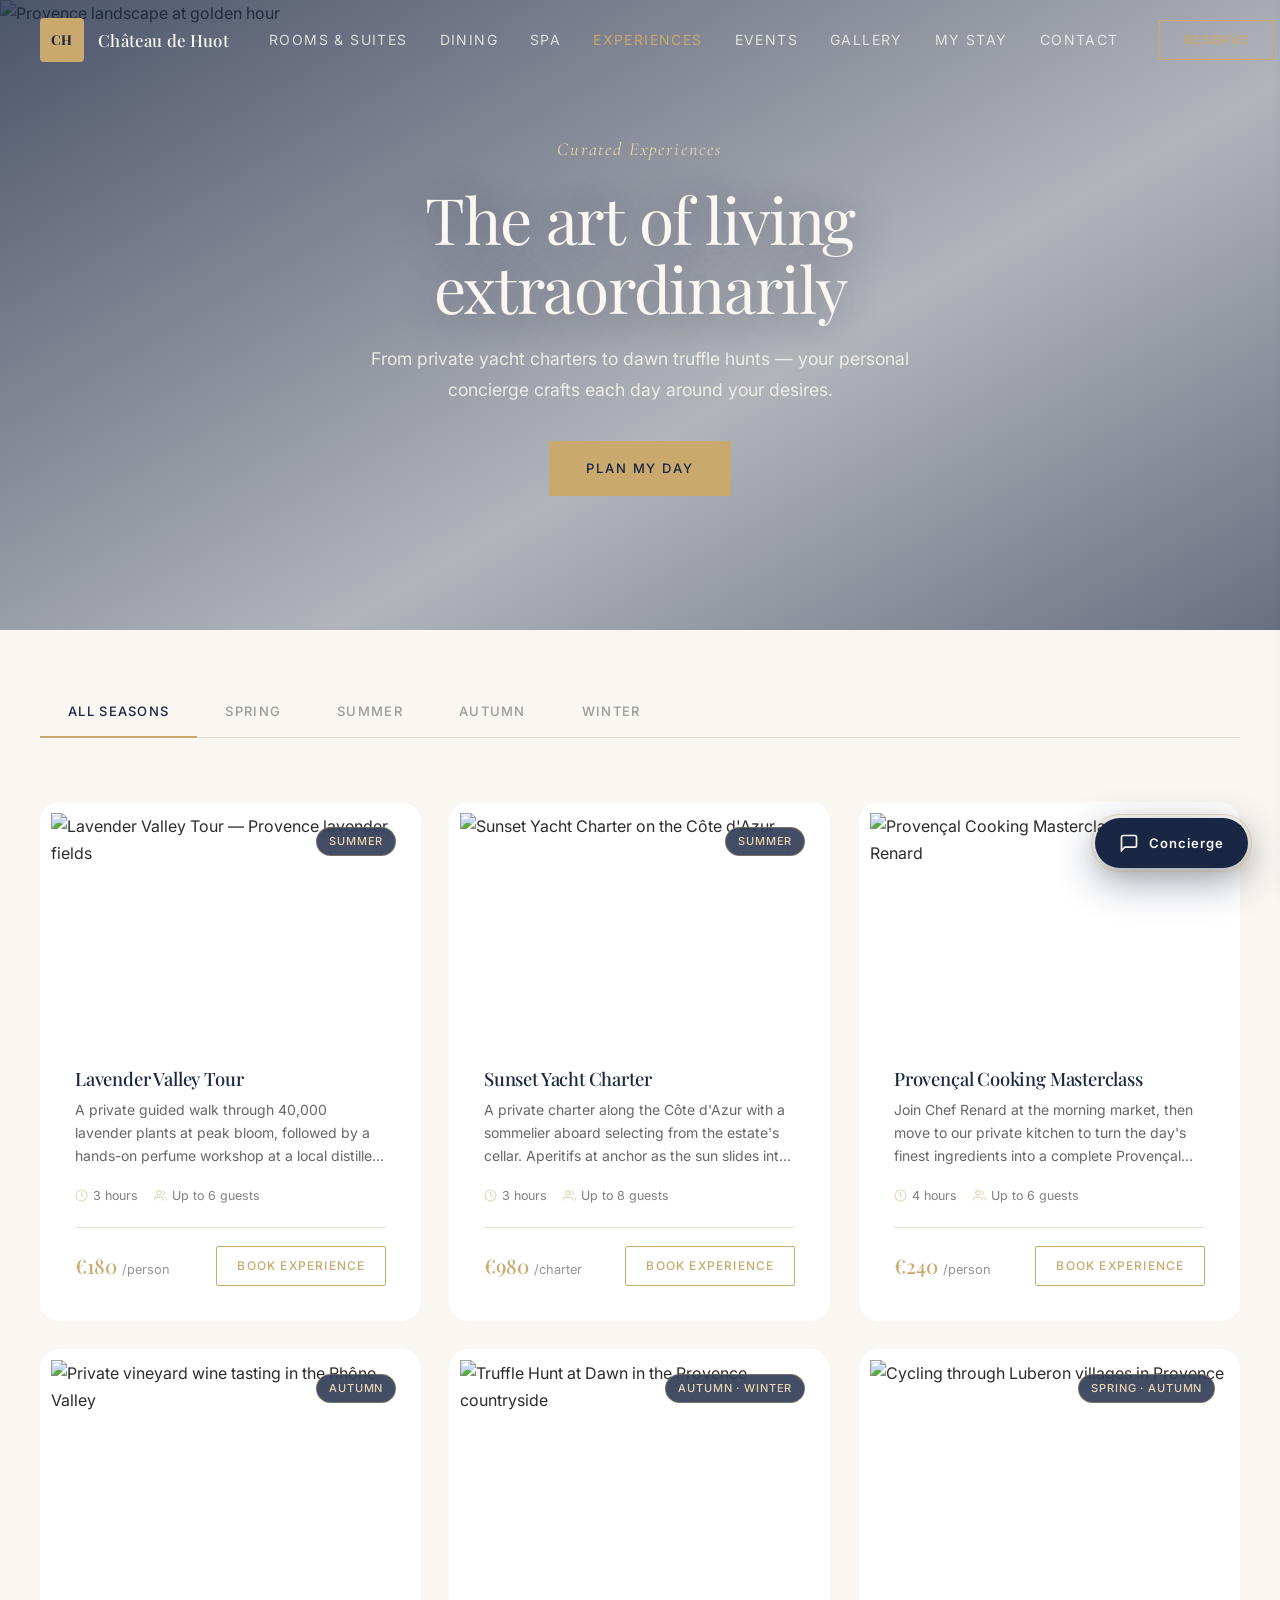
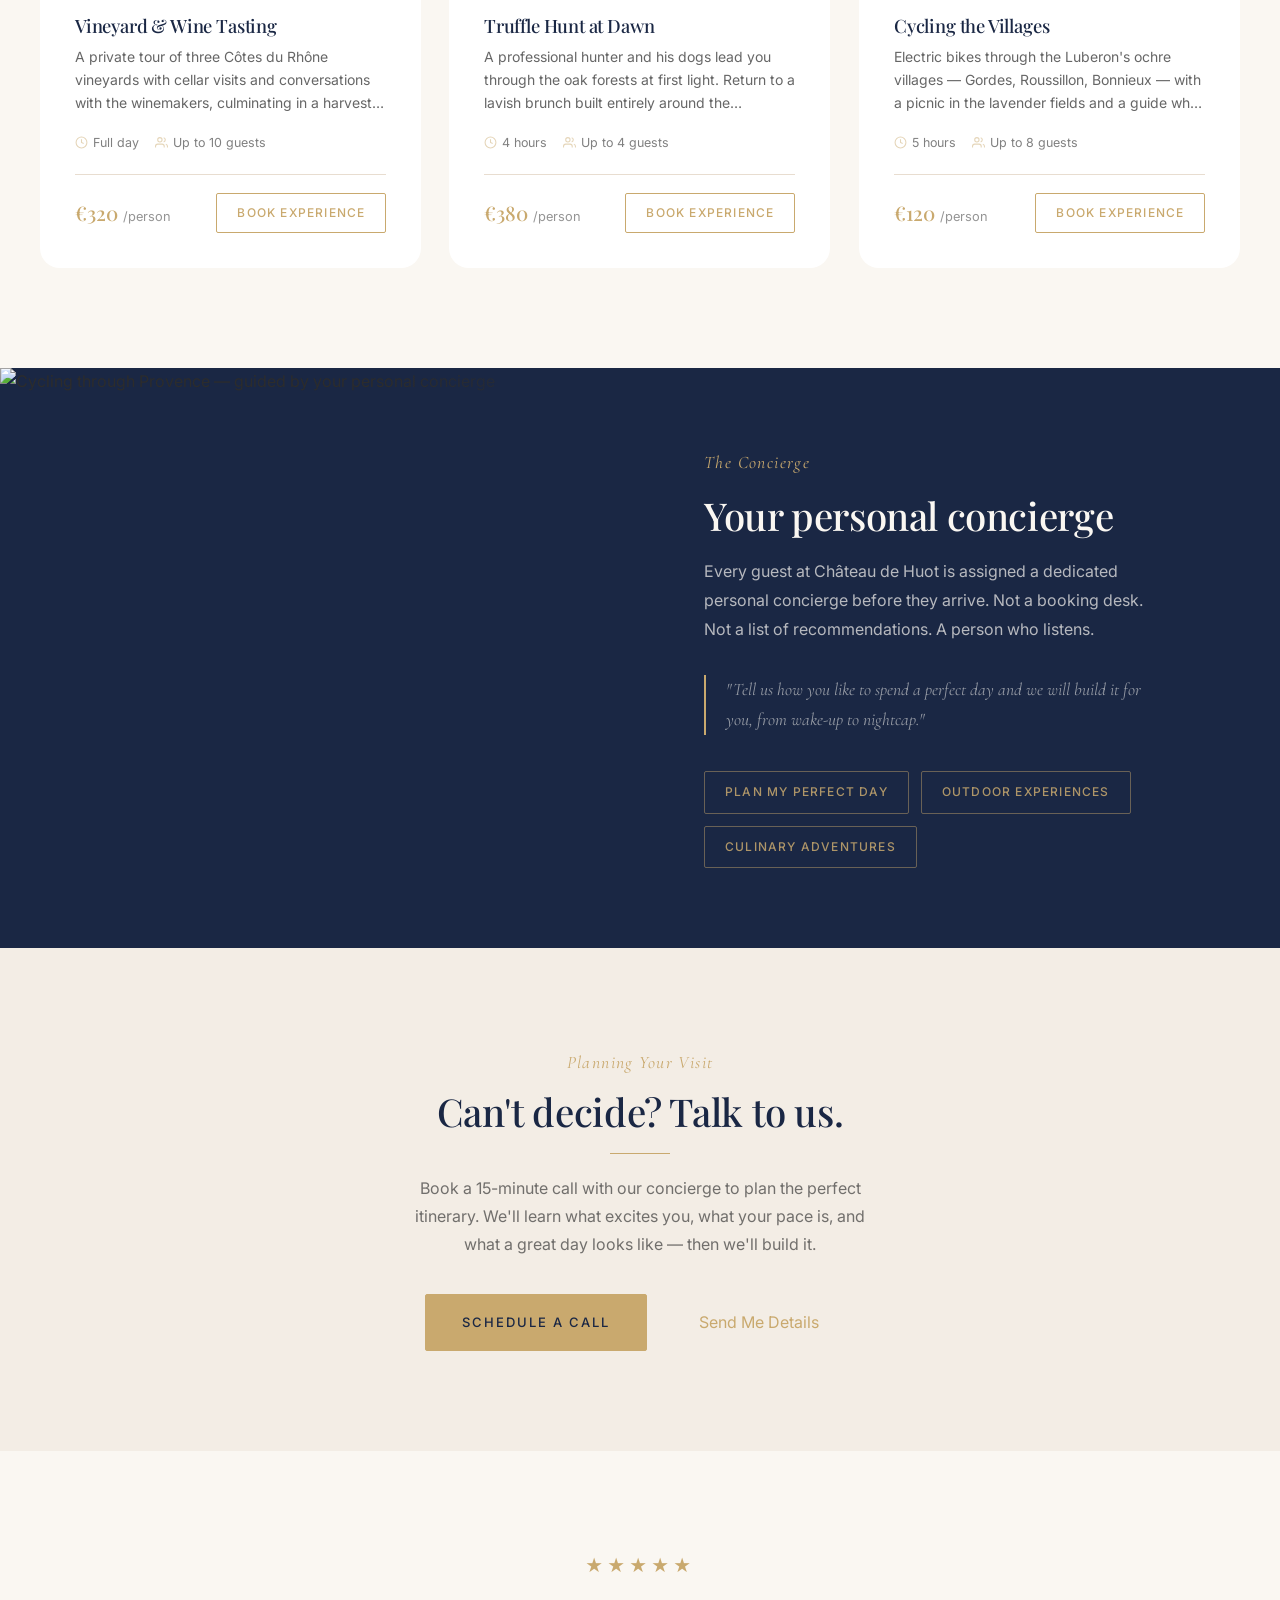
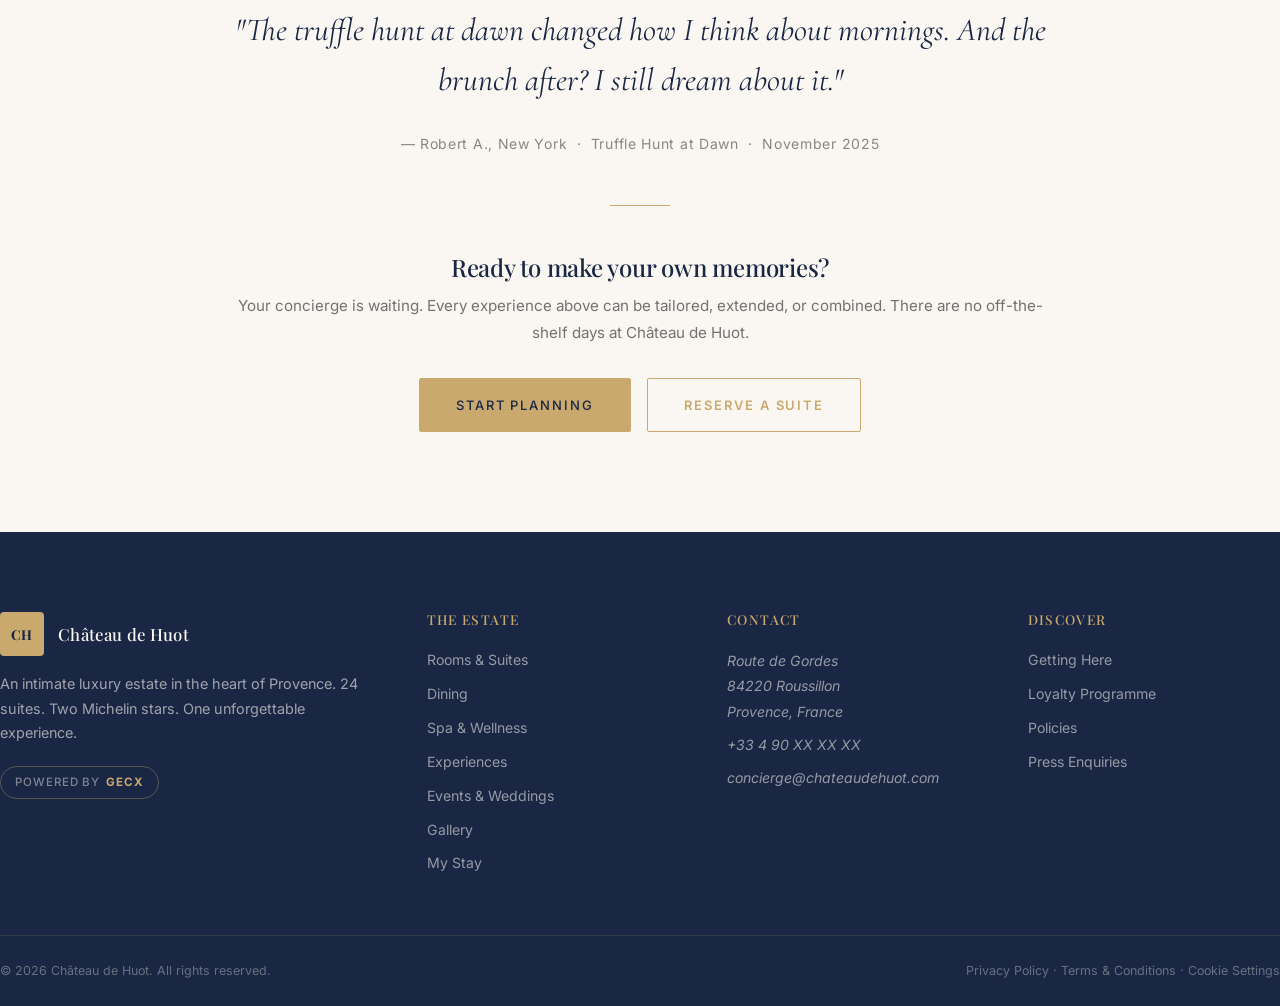
==== experiences.html @ 01749eaf "feat: Château de Huot demo v2 — 26 widgets, 10 flows, mystay dashboard, admin panel" ====
<!DOCTYPE html>
<html lang="en">
<head>
  <meta charset="UTF-8">
  <meta name="viewport" content="width=device-width, initial-scale=1.0">
  <title>Experiences — Château de Huot</title>
  <meta name="description" content="From private yacht charters to dawn truffle hunts — your personal concierge crafts each day around your desires.">
  <link rel="preconnect" href="https://fonts.googleapis.com">
  <link rel="preconnect" href="https://fonts.gstatic.com" crossorigin>
  <link href="https://fonts.googleapis.com/css2?family=Playfair+Display:ital,wght@0,400;0,500;0,700;1,400&family=Inter:wght@300;400;500;600&family=Cormorant+Garamond:ital,wght@0,400;0,600;1,400;1,600&display=swap" rel="stylesheet">
  <link rel="stylesheet" href="css/main.css">
  <link rel="stylesheet" href="css/components.css">
  <link rel="stylesheet" href="css/chat-widget.css">
  <link rel="stylesheet" href="css/animations.css">
  <style>
    /* ─── Experiences page scoped styles ─── */

    /* Hero */
    .exp-hero {
      position: relative;
      height: 70vh;
      min-height: 520px;
      overflow: hidden;
      display: flex;
      align-items: center;
      justify-content: center;
    }
    .exp-hero__bg {
      position: absolute;
      inset: 0;
      width: 100%;
      height: 100%;
      object-fit: cover;
      object-position: center 55%;
    }
    .exp-hero__overlay {
      position: absolute;
      inset: 0;
      background: linear-gradient(
        150deg,
        rgba(26, 39, 68, 0.78) 0%,
        rgba(26, 39, 68, 0.32) 60%,
        rgba(26, 39, 68, 0.65) 100%
      );
    }
    .exp-hero__content {
      position: relative;
      z-index: 2;
      text-align: center;
      max-width: 760px;
      padding: 0 40px;
    }
    .exp-hero__eyebrow {
      display: block;
      font-family: 'Cormorant Garamond', serif;
      font-style: italic;
      font-size: 1.15rem;
      color: var(--gold-light, #E8D5B0);
      letter-spacing: 0.1em;
      margin-bottom: 18px;
    }
    .exp-hero__h1 {
      color: var(--cream);
      font-weight: 400;
      margin-bottom: 22px;
      text-shadow: 0 2px 40px rgba(26, 39, 68, 0.45);
    }
    .exp-hero__subtitle {
      color: rgba(250, 247, 242, 0.85);
      font-size: 1.1rem;
      line-height: 1.75;
      max-width: 580px;
      margin: 0 auto 36px;
    }
    .btn-primary-cream {
      display: inline-flex;
      align-items: center;
      padding: 15px 36px;
      background: var(--gold);
      color: var(--navy);
      border: 1px solid var(--gold);
      border-radius: 2px;
      font-size: 0.8125rem;
      font-weight: 500;
      letter-spacing: 0.15em;
      text-transform: uppercase;
      cursor: pointer;
      transition: background-color var(--transition), border-color var(--transition), box-shadow var(--transition), transform var(--transition);
    }
    .btn-primary-cream:hover {
      background-color: var(--gold-dark);
      border-color: var(--gold-dark);
      color: var(--cream);
      box-shadow: var(--shadow-gold);
      transform: translateY(-1px);
    }

    /* Season filter */
    .exp-filter {
      padding: 56px 0 0;
      background: var(--cream);
    }
    .exp-filter__inner {
      display: flex;
      align-items: center;
      gap: 0;
      border-bottom: 1px solid var(--stone);
    }
    .filter-tab {
      padding: 14px 28px;
      font-size: 0.8125rem;
      font-weight: 500;
      letter-spacing: 0.1em;
      text-transform: uppercase;
      color: var(--charcoal);
      opacity: 0.45;
      cursor: pointer;
      border: none;
      background: none;
      border-bottom: 2px solid transparent;
      margin-bottom: -1px;
      transition: color var(--transition), opacity var(--transition), border-color var(--transition);
    }
    .filter-tab:hover { opacity: 0.75; }
    .filter-tab.active {
      color: var(--navy);
      opacity: 1;
      border-bottom-color: var(--gold);
    }

    /* Experience grid section */
    .exp-grid-section {
      padding: 64px 0 100px;
      background: var(--cream);
    }
    .exp-grid {
      display: grid;
      grid-template-columns: repeat(3, 1fr);
      gap: 28px;
    }
    .exp-card {
      background: #fff;
      border-radius: var(--radius-lg);
      overflow: hidden;
      border: 1px solid transparent;
      transition: border-color var(--transition), box-shadow var(--transition), transform var(--transition);
      display: flex;
      flex-direction: column;
    }
    .exp-card:hover {
      transform: translateY(-8px);
      box-shadow: var(--shadow);
      border-color: var(--gold);
    }
    .exp-card[data-season].hidden {
      display: none;
    }
    .exp-card__img-wrap {
      position: relative;
      height: 220px;
      overflow: hidden;
      flex-shrink: 0;
    }
    .exp-card__img-wrap img {
      width: 100%;
      height: 100%;
      object-fit: cover;
      display: block;
      transition: transform 600ms ease;
    }
    .exp-card:hover .exp-card__img-wrap img {
      transform: scale(1.05);
    }
    .exp-card__season-pill {
      position: absolute;
      top: 14px;
      right: 14px;
      background: rgba(26, 39, 68, 0.82);
      backdrop-filter: blur(8px);
      -webkit-backdrop-filter: blur(8px);
      border: 1px solid rgba(201, 169, 110, 0.4);
      border-radius: var(--radius-pill);
      padding: 4px 12px;
      font-size: 0.6875rem;
      font-weight: 500;
      color: var(--gold-light);
      letter-spacing: 0.08em;
      text-transform: uppercase;
    }
    .exp-card__body {
      padding: 24px;
      display: flex;
      flex-direction: column;
      flex: 1;
    }
    .exp-card__name {
      font-family: 'Playfair Display', serif;
      font-size: 1.15rem;
      font-weight: 500;
      color: var(--navy);
      margin-bottom: 8px;
      line-height: 1.25;
    }
    .exp-card__desc {
      font-size: 0.875rem;
      color: var(--charcoal);
      opacity: 0.72;
      line-height: 1.65;
      margin-bottom: 18px;
      /* clamp to 2 lines */
      display: -webkit-box;
      -webkit-line-clamp: 3;
      -webkit-box-orient: vertical;
      overflow: hidden;
    }
    .exp-card__details {
      display: flex;
      flex-wrap: wrap;
      gap: 10px 16px;
      margin-bottom: 20px;
      margin-top: auto;
    }
    .exp-detail {
      display: flex;
      align-items: center;
      gap: 5px;
      font-size: 0.78rem;
      color: var(--charcoal);
      opacity: 0.6;
    }
    .exp-detail svg { color: var(--gold); opacity: 0.8; flex-shrink: 0; }
    .exp-card__footer {
      display: flex;
      align-items: center;
      justify-content: space-between;
      gap: 12px;
      padding-top: 18px;
      border-top: 1px solid var(--stone);
      margin-top: auto;
    }
    .exp-card__price {
      font-family: 'Playfair Display', serif;
      font-size: 1.25rem;
      font-weight: 500;
      color: var(--gold);
      white-space: nowrap;
    }
    .btn-book-exp {
      display: inline-flex;
      align-items: center;
      padding: 9px 20px;
      border: 1px solid var(--gold);
      color: var(--gold);
      font-size: 0.75rem;
      font-weight: 500;
      letter-spacing: 0.1em;
      text-transform: uppercase;
      border-radius: 2px;
      transition: background-color var(--transition), color var(--transition), box-shadow var(--transition);
      cursor: pointer;
      background: none;
      white-space: nowrap;
    }
    .btn-book-exp:hover {
      background-color: var(--gold);
      color: var(--navy);
      box-shadow: var(--shadow-gold);
    }

    /* Concierge section */
    .exp-concierge {
      background: var(--navy);
      overflow: hidden;
    }
    .exp-concierge__inner {
      display: grid;
      grid-template-columns: 1fr 1fr;
      min-height: 560px;
    }
    .exp-concierge__image {
      position: relative;
      overflow: hidden;
    }
    .exp-concierge__image img {
      width: 100%;
      height: 100%;
      object-fit: cover;
      display: block;
      transition: transform 700ms ease;
    }
    .exp-concierge:hover .exp-concierge__image img {
      transform: scale(1.04);
    }
    .exp-concierge__image-overlay {
      position: absolute;
      inset: 0;
      background: linear-gradient(to right, transparent 60%, var(--navy) 100%);
    }
    .exp-concierge__text {
      display: flex;
      align-items: center;
      padding: 80px 72px 80px 64px;
    }
    .exp-concierge__text-inner {
      max-width: 440px;
    }
    .exp-concierge__text-inner .section-label {
      display: block;
      margin-bottom: 16px;
    }
    .exp-concierge__h2 {
      color: var(--cream);
      margin-bottom: 20px;
    }
    .exp-concierge__p {
      color: rgba(250, 247, 242, 0.7);
      line-height: 1.8;
      margin-bottom: 32px;
    }
    .exp-concierge__quote {
      font-family: 'Cormorant Garamond', serif;
      font-style: italic;
      font-size: 1.1rem;
      color: rgba(250, 247, 242, 0.55);
      border-left: 2px solid var(--gold);
      padding-left: 20px;
      margin-bottom: 36px;
      line-height: 1.7;
    }
    .exp-concierge__actions {
      display: flex;
      flex-wrap: wrap;
      gap: 12px;
    }
    .btn-concierge {
      display: inline-flex;
      align-items: center;
      padding: 10px 20px;
      border: 1px solid rgba(201, 169, 110, 0.45);
      color: rgba(201, 169, 110, 0.85);
      font-size: 0.75rem;
      font-weight: 500;
      letter-spacing: 0.1em;
      text-transform: uppercase;
      border-radius: 2px;
      cursor: pointer;
      background: none;
      transition: background-color var(--transition), border-color var(--transition), color var(--transition);
    }
    .btn-concierge:hover {
      background-color: rgba(201, 169, 110, 0.12);
      border-color: var(--gold);
      color: var(--gold);
    }

    /* Virtual tour teaser */
    .exp-virtual {
      padding: 100px 0;
      background: var(--stone-light);
      text-align: center;
    }
    .exp-virtual__h2 {
      margin-bottom: 16px;
    }
    .exp-virtual__p {
      opacity: 0.65;
      max-width: 480px;
      margin: 0 auto 36px;
    }

    /* Testimonial CTA */
    .exp-testimonial-cta {
      padding: 100px 0;
      background: var(--cream);
    }
    .exp-testimonial-cta__inner {
      max-width: 820px;
      margin: 0 auto;
      text-align: center;
    }
    .exp-testimonial-cta__stars {
      color: var(--gold);
      font-size: 1.1rem;
      letter-spacing: 4px;
      margin-bottom: 24px;
    }
    .exp-testimonial-cta__quote {
      font-family: 'Cormorant Garamond', serif;
      font-style: italic;
      font-size: clamp(1.4rem, 2.5vw, 2rem);
      color: var(--navy);
      line-height: 1.55;
      margin-bottom: 28px;
      font-weight: 400;
    }
    .exp-testimonial-cta__attr {
      font-size: 0.875rem;
      color: var(--charcoal);
      opacity: 0.55;
      letter-spacing: 0.05em;
      margin-bottom: 48px;
    }
    .exp-testimonial-cta__divider {
      width: 60px;
      height: 1px;
      background: var(--gold);
      margin: 0 auto 48px;
    }
    .exp-testimonial-cta__cta-h3 {
      font-family: 'Playfair Display', serif;
      font-size: 1.5rem;
      font-weight: 500;
      color: var(--navy);
      margin-bottom: 12px;
    }
    .exp-testimonial-cta__cta-p {
      font-size: 0.95rem;
      opacity: 0.65;
      margin-bottom: 32px;
    }

    /* Active nav link */
    .nav-link[href="experiences.html"] { color: var(--gold) !important; }

    /* Responsive */
    @media (max-width: 1100px) {
      .exp-grid { grid-template-columns: repeat(2, 1fr); }
    }
    @media (max-width: 900px) {
      .exp-concierge__inner { grid-template-columns: 1fr; }
      .exp-concierge__image { height: 320px; }
      .exp-concierge__image-overlay { background: linear-gradient(to bottom, transparent 50%, var(--navy) 100%); }
      .exp-concierge__text { padding: 48px 40px 56px; }
      .exp-concierge__text-inner { max-width: 100%; }
    }
    @media (max-width: 768px) {
      .exp-grid { grid-template-columns: 1fr; }
      .exp-filter__inner { overflow-x: auto; }
      .filter-tab { padding: 12px 20px; white-space: nowrap; }
      .exp-concierge__text { padding: 40px 24px 48px; }
    }
  </style>
</head>
<body>

  <!-- NAV -->
  <nav class="site-nav-wrapper" id="site-nav">
    <div class="nav-inner container">
      <a href="index.html" class="nav-logo">
        <span class="logo-mark">CH</span>
        <span class="logo-text">Château de Huot</span>
      </a>
      <div class="nav-links">
        <a href="rooms.html" class="nav-link">Rooms &amp; Suites</a>
        <a href="dining.html" class="nav-link">Dining</a>
        <a href="spa.html" class="nav-link">Spa</a>
        <a href="experiences.html" class="nav-link">Experiences</a>
        <a href="events.html" class="nav-link">Events</a>
        <a href="gallery.html" class="nav-link">Gallery</a>
        <a href="mystay.html" class="nav-link">My Stay</a>
        <a href="contact.html" class="nav-link">Contact</a>
      </div>
      <div class="nav-actions">
        <button class="nav-cta" data-flow="booking" data-quick="I'd like to reserve a room">Reserve</button>
        <button class="hamburger" aria-label="Menu"><span></span><span></span><span></span></button>
      </div>
    </div>
    <div class="mobile-menu">
      <a href="rooms.html">Rooms &amp; Suites</a>
      <a href="dining.html">Dining</a>
      <a href="spa.html">Spa</a>
      <a href="experiences.html">Experiences</a>
      <a href="events.html">Events</a>
      <a href="gallery.html">Gallery</a>
      <a href="mystay.html">My Stay</a>
      <a href="contact.html">Contact</a>
      <button class="btn-gold" data-flow="booking" data-quick="I'd like to reserve a room" style="margin-top:16px;width:100%">Reserve Now</button>
    </div>
  </nav>

  <!-- 1. PAGE HERO -->
  <section class="exp-hero">
    <img
      class="exp-hero__bg"
      src="https://images.unsplash.com/photo-1506905925346-21bda4d32df4?w=1400&q=85&fit=crop"
      alt="Provence landscape at golden hour"
    >
    <div class="exp-hero__overlay"></div>
    <div class="exp-hero__content">
      <span class="exp-hero__eyebrow">Curated Experiences</span>
      <h1 class="exp-hero__h1">The art of living<br>extraordinarily</h1>
      <p class="exp-hero__subtitle">From private yacht charters to dawn truffle hunts — your personal concierge crafts each day around your desires.</p>
      <button
        class="btn-primary-cream"
        data-flow="concierge"
        data-quick="What should I do today? Help me plan the perfect day"
      >Plan My Day</button>
    </div>
  </section>

  <!-- 2. SEASON FILTER -->
  <div class="exp-filter">
    <div class="container">
      <div class="exp-filter__inner">
        <button class="filter-tab active" data-filter="all">All Seasons</button>
        <button class="filter-tab" data-filter="spring">Spring</button>
        <button class="filter-tab" data-filter="summer">Summer</button>
        <button class="filter-tab" data-filter="autumn">Autumn</button>
        <button class="filter-tab" data-filter="winter">Winter</button>
      </div>
    </div>
  </div>

  <!-- 3. EXPERIENCE CARDS GRID -->
  <section class="exp-grid-section">
    <div class="container">
      <div class="exp-grid gsap-stagger" id="exp-grid">

        <!-- Lavender Valley Tour [Summer] -->
        <div class="exp-card reveal" data-season="summer">
          <div class="exp-card__img-wrap">
            <img
              src="https://images.unsplash.com/photo-1499002238440-d264edd596ec?w=800&q=80&fit=crop"
              alt="Lavender Valley Tour — Provence lavender fields"
            >
            <span class="exp-card__season-pill">Summer</span>
          </div>
          <div class="exp-card__body">
            <h3 class="exp-card__name">Lavender Valley Tour</h3>
            <p class="exp-card__desc">A private guided walk through 40,000 lavender plants at peak bloom, followed by a hands-on perfume workshop at a local distillery and a picnic among the rows.</p>
            <div class="exp-card__details">
              <span class="exp-detail">
                <svg width="13" height="13" viewBox="0 0 24 24" fill="none" stroke="currentColor" stroke-width="2"><circle cx="12" cy="12" r="10"/><polyline points="12 6 12 12 16 14"/></svg>
                3 hours
              </span>
              <span class="exp-detail">
                <svg width="13" height="13" viewBox="0 0 24 24" fill="none" stroke="currentColor" stroke-width="2"><path d="M17 21v-2a4 4 0 00-4-4H5a4 4 0 00-4 4v2"/><circle cx="9" cy="7" r="4"/><path d="M23 21v-2a4 4 0 00-3-3.87"/><path d="M16 3.13a4 4 0 010 7.75"/></svg>
                Up to 6 guests
              </span>
            </div>
            <div class="exp-card__footer">
              <span class="exp-card__price">€180 <span style="font-size:0.8rem;font-family:'Inter',sans-serif;font-weight:400;color:var(--charcoal);opacity:0.5">/person</span></span>
              <button class="btn-book-exp" data-flow="concierge" data-quick="I'd like to book the Lavender Valley Tour">Book Experience</button>
            </div>
          </div>
        </div>

        <!-- Sunset Yacht Charter [Summer] -->
        <div class="exp-card reveal reveal--delay-1" data-season="summer">
          <div class="exp-card__img-wrap">
            <img
              src="https://images.unsplash.com/photo-1540946485063-a40da27545f8?w=800&q=80&fit=crop"
              alt="Sunset Yacht Charter on the Côte d'Azur"
            >
            <span class="exp-card__season-pill">Summer</span>
          </div>
          <div class="exp-card__body">
            <h3 class="exp-card__name">Sunset Yacht Charter</h3>
            <p class="exp-card__desc">A private charter along the Côte d'Azur with a sommelier aboard selecting from the estate's cellar. Aperitifs at anchor as the sun slides into the sea.</p>
            <div class="exp-card__details">
              <span class="exp-detail">
                <svg width="13" height="13" viewBox="0 0 24 24" fill="none" stroke="currentColor" stroke-width="2"><circle cx="12" cy="12" r="10"/><polyline points="12 6 12 12 16 14"/></svg>
                3 hours
              </span>
              <span class="exp-detail">
                <svg width="13" height="13" viewBox="0 0 24 24" fill="none" stroke="currentColor" stroke-width="2"><path d="M17 21v-2a4 4 0 00-4-4H5a4 4 0 00-4 4v2"/><circle cx="9" cy="7" r="4"/><path d="M23 21v-2a4 4 0 00-3-3.87"/><path d="M16 3.13a4 4 0 010 7.75"/></svg>
                Up to 8 guests
              </span>
            </div>
            <div class="exp-card__footer">
              <span class="exp-card__price">€980 <span style="font-size:0.8rem;font-family:'Inter',sans-serif;font-weight:400;color:var(--charcoal);opacity:0.5">/charter</span></span>
              <button class="btn-book-exp" data-flow="concierge" data-quick="I'd like to book the Sunset Yacht Charter">Book Experience</button>
            </div>
          </div>
        </div>

        <!-- Provençal Cooking Masterclass [All year] -->
        <div class="exp-card reveal reveal--delay-2" data-season="all">
          <div class="exp-card__img-wrap">
            <img
              src="https://images.unsplash.com/photo-1556909114-f6e7ad7d3136?w=800&q=80&fit=crop"
              alt="Provençal Cooking Masterclass with Chef Renard"
            >
            <span class="exp-card__season-pill">All Year</span>
          </div>
          <div class="exp-card__body">
            <h3 class="exp-card__name">Provençal Cooking Masterclass</h3>
            <p class="exp-card__desc">Join Chef Renard at the morning market, then move to our private kitchen to turn the day's finest ingredients into a complete Provençal meal you will eat together.</p>
            <div class="exp-card__details">
              <span class="exp-detail">
                <svg width="13" height="13" viewBox="0 0 24 24" fill="none" stroke="currentColor" stroke-width="2"><circle cx="12" cy="12" r="10"/><polyline points="12 6 12 12 16 14"/></svg>
                4 hours
              </span>
              <span class="exp-detail">
                <svg width="13" height="13" viewBox="0 0 24 24" fill="none" stroke="currentColor" stroke-width="2"><path d="M17 21v-2a4 4 0 00-4-4H5a4 4 0 00-4 4v2"/><circle cx="9" cy="7" r="4"/><path d="M23 21v-2a4 4 0 00-3-3.87"/><path d="M16 3.13a4 4 0 010 7.75"/></svg>
                Up to 6 guests
              </span>
            </div>
            <div class="exp-card__footer">
              <span class="exp-card__price">€240 <span style="font-size:0.8rem;font-family:'Inter',sans-serif;font-weight:400;color:var(--charcoal);opacity:0.5">/person</span></span>
              <button class="btn-book-exp" data-flow="concierge" data-quick="I'd like to book the Provençal Cooking Masterclass">Book Experience</button>
            </div>
          </div>
        </div>

        <!-- Vineyard & Wine Tasting [Autumn] -->
        <div class="exp-card reveal" data-season="autumn">
          <div class="exp-card__img-wrap">
            <img
              src="https://images.unsplash.com/photo-1510812431401-41d2bd2722f3?w=800&q=80&fit=crop"
              alt="Private vineyard wine tasting in the Rhône Valley"
            >
            <span class="exp-card__season-pill">Autumn</span>
          </div>
          <div class="exp-card__body">
            <h3 class="exp-card__name">Vineyard &amp; Wine Tasting</h3>
            <p class="exp-card__desc">A private tour of three Côtes du Rhône vineyards with cellar visits and conversations with the winemakers, culminating in a harvest lunch with our sommelier.</p>
            <div class="exp-card__details">
              <span class="exp-detail">
                <svg width="13" height="13" viewBox="0 0 24 24" fill="none" stroke="currentColor" stroke-width="2"><circle cx="12" cy="12" r="10"/><polyline points="12 6 12 12 16 14"/></svg>
                Full day
              </span>
              <span class="exp-detail">
                <svg width="13" height="13" viewBox="0 0 24 24" fill="none" stroke="currentColor" stroke-width="2"><path d="M17 21v-2a4 4 0 00-4-4H5a4 4 0 00-4 4v2"/><circle cx="9" cy="7" r="4"/><path d="M23 21v-2a4 4 0 00-3-3.87"/><path d="M16 3.13a4 4 0 010 7.75"/></svg>
                Up to 10 guests
              </span>
            </div>
            <div class="exp-card__footer">
              <span class="exp-card__price">€320 <span style="font-size:0.8rem;font-family:'Inter',sans-serif;font-weight:400;color:var(--charcoal);opacity:0.5">/person</span></span>
              <button class="btn-book-exp" data-flow="concierge" data-quick="I'd like to book the Vineyard and Wine Tasting experience">Book Experience</button>
            </div>
          </div>
        </div>

        <!-- Truffle Hunt at Dawn [Winter/Autumn] -->
        <div class="exp-card reveal reveal--delay-1" data-season="winter autumn">
          <div class="exp-card__img-wrap">
            <img
              src="https://images.unsplash.com/photo-1526399232581-e8e8ba6a0a43?w=800&q=80&fit=crop"
              alt="Truffle Hunt at Dawn in the Provence countryside"
            >
            <span class="exp-card__season-pill">Autumn · Winter</span>
          </div>
          <div class="exp-card__body">
            <h3 class="exp-card__name">Truffle Hunt at Dawn</h3>
            <p class="exp-card__desc">A professional hunter and his dogs lead you through the oak forests at first light. Return to a lavish brunch built entirely around the morning's fresh truffles.</p>
            <div class="exp-card__details">
              <span class="exp-detail">
                <svg width="13" height="13" viewBox="0 0 24 24" fill="none" stroke="currentColor" stroke-width="2"><circle cx="12" cy="12" r="10"/><polyline points="12 6 12 12 16 14"/></svg>
                4 hours
              </span>
              <span class="exp-detail">
                <svg width="13" height="13" viewBox="0 0 24 24" fill="none" stroke="currentColor" stroke-width="2"><path d="M17 21v-2a4 4 0 00-4-4H5a4 4 0 00-4 4v2"/><circle cx="9" cy="7" r="4"/><path d="M23 21v-2a4 4 0 00-3-3.87"/><path d="M16 3.13a4 4 0 010 7.75"/></svg>
                Up to 4 guests
              </span>
            </div>
            <div class="exp-card__footer">
              <span class="exp-card__price">€380 <span style="font-size:0.8rem;font-family:'Inter',sans-serif;font-weight:400;color:var(--charcoal);opacity:0.5">/person</span></span>
              <button class="btn-book-exp" data-flow="concierge" data-quick="I'd like to book the Truffle Hunt at Dawn">Book Experience</button>
            </div>
          </div>
        </div>

        <!-- Cycling the Villages [Spring/Autumn] -->
        <div class="exp-card reveal reveal--delay-2" data-season="spring autumn">
          <div class="exp-card__img-wrap">
            <img
              src="https://images.unsplash.com/photo-1517649763962-0c623066013b?w=800&q=80&fit=crop"
              alt="Cycling through Luberon villages in Provence"
            >
            <span class="exp-card__season-pill">Spring · Autumn</span>
          </div>
          <div class="exp-card__body">
            <h3 class="exp-card__name">Cycling the Villages</h3>
            <p class="exp-card__desc">Electric bikes through the Luberon's ochre villages — Gordes, Roussillon, Bonnieux — with a picnic in the lavender fields and a guide who knows every secret viewpoint.</p>
            <div class="exp-card__details">
              <span class="exp-detail">
                <svg width="13" height="13" viewBox="0 0 24 24" fill="none" stroke="currentColor" stroke-width="2"><circle cx="12" cy="12" r="10"/><polyline points="12 6 12 12 16 14"/></svg>
                5 hours
              </span>
              <span class="exp-detail">
                <svg width="13" height="13" viewBox="0 0 24 24" fill="none" stroke="currentColor" stroke-width="2"><path d="M17 21v-2a4 4 0 00-4-4H5a4 4 0 00-4 4v2"/><circle cx="9" cy="7" r="4"/><path d="M23 21v-2a4 4 0 00-3-3.87"/><path d="M16 3.13a4 4 0 010 7.75"/></svg>
                Up to 8 guests
              </span>
            </div>
            <div class="exp-card__footer">
              <span class="exp-card__price">€120 <span style="font-size:0.8rem;font-family:'Inter',sans-serif;font-weight:400;color:var(--charcoal);opacity:0.5">/person</span></span>
              <button class="btn-book-exp" data-flow="concierge" data-quick="I'd like to book the Cycling the Villages experience">Book Experience</button>
            </div>
          </div>
        </div>

      </div>
    </div>
  </section>

  <!-- 4. CONCIERGE SECTION -->
  <section class="exp-concierge">
    <div class="exp-concierge__inner">
      <div class="exp-concierge__image">
        <img
          src="https://images.unsplash.com/photo-1517649763962-0c623066013b?w=800&q=80&fit=crop"
          alt="Cycling through Provence — guided by your personal concierge"
        >
        <div class="exp-concierge__image-overlay"></div>
      </div>
      <div class="exp-concierge__text">
        <div class="exp-concierge__text-inner reveal">
          <span class="section-label">The Concierge</span>
          <h2 class="exp-concierge__h2">Your personal concierge</h2>
          <p class="exp-concierge__p">Every guest at Château de Huot is assigned a dedicated personal concierge before they arrive. Not a booking desk. Not a list of recommendations. A person who listens.</p>
          <p class="exp-concierge__quote">"Tell us how you like to spend a perfect day and we will build it for you, from wake-up to nightcap."</p>
          <div class="exp-concierge__actions">
            <button class="btn-concierge" data-flow="concierge" data-quick="Help me plan the perfect day in Provence">Plan my perfect day</button>
            <button class="btn-concierge" data-flow="concierge" data-quick="What outdoor experiences do you recommend?">Outdoor experiences</button>
            <button class="btn-concierge" data-flow="concierge" data-quick="What culinary experiences can you arrange?">Culinary adventures</button>
          </div>
        </div>
      </div>
    </div>
  </section>

  <!-- 5. VIRTUAL TOUR TEASER -->
  <section class="exp-virtual">
    <div class="container">
      <div class="reveal" style="max-width:600px;margin:0 auto">
        <span class="section-label" style="display:block;text-align:center">Planning Your Visit</span>
        <h2 class="exp-virtual__h2">Can't decide? Talk to us.</h2>
        <div class="gold-line"></div>
        <p class="exp-virtual__p">Book a 15-minute call with our concierge to plan the perfect itinerary. We'll learn what excites you, what your pace is, and what a great day looks like — then we'll build it.</p>
        <div style="display:flex;gap:16px;justify-content:center;flex-wrap:wrap">
          <button
            class="btn-primary-cream"
            data-flow="concierge"
            data-quick="I'd like to schedule a call to plan my Provence itinerary"
          >Schedule a Call</button>
          <button
            class="btn-outline"
            data-flow="concierge"
            data-quick="Can you send me more information about available experiences?"
            style="padding:15px 36px"
          >Send Me Details</button>
        </div>
      </div>
    </div>
  </section>

  <!-- 6. TESTIMONIAL CTA -->
  <section class="exp-testimonial-cta">
    <div class="container">
      <div class="exp-testimonial-cta__inner reveal">
        <div class="exp-testimonial-cta__stars">★★★★★</div>
        <blockquote class="exp-testimonial-cta__quote">
          "The truffle hunt at dawn changed how I think about mornings. And the brunch after? I still dream about it."
        </blockquote>
        <p class="exp-testimonial-cta__attr">— Robert A., New York &nbsp;·&nbsp; Truffle Hunt at Dawn &nbsp;·&nbsp; November 2025</p>
        <div class="exp-testimonial-cta__divider"></div>
        <h3 class="exp-testimonial-cta__cta-h3">Ready to make your own memories?</h3>
        <p class="exp-testimonial-cta__cta-p">Your concierge is waiting. Every experience above can be tailored, extended, or combined. There are no off-the-shelf days at Château de Huot.</p>
        <div style="display:flex;gap:16px;justify-content:center;flex-wrap:wrap">
          <button
            class="btn-primary-cream"
            data-flow="concierge"
            data-quick="I'm ready to plan my experiences at Château de Huot"
          >Start Planning</button>
          <button
            class="nav-cta"
            data-flow="booking"
            data-quick="I'd like to reserve a suite"
            style="padding:15px 36px;font-size:0.8125rem;letter-spacing:0.15em"
          >Reserve a Suite</button>
        </div>
      </div>
    </div>
  </section>

  <!-- FOOTER -->
  <footer class="site-footer">
    <div class="footer-top container">
      <div class="footer-col footer-brand">
        <div class="nav-logo" style="margin-bottom:16px">
          <span class="logo-mark">CH</span>
          <span class="logo-text" style="color:var(--cream)">Château de Huot</span>
        </div>
        <p style="color:rgba(250,247,242,0.6);font-size:0.9rem;line-height:1.7">An intimate luxury estate in the heart of Provence. 24 suites. Two Michelin stars. One unforgettable experience.</p>
        <div class="gecx-badge" style="margin-top:20px">Powered by <strong>GECX</strong></div>
      </div>
      <div class="footer-col">
        <h4 class="footer-heading">The Estate</h4>
        <nav class="footer-nav">
          <a href="rooms.html">Rooms &amp; Suites</a>
          <a href="dining.html">Dining</a>
          <a href="spa.html">Spa &amp; Wellness</a>
          <a href="experiences.html">Experiences</a>
          <a href="events.html">Events &amp; Weddings</a>
          <a href="gallery.html">Gallery</a>
          <a href="mystay.html">My Stay</a>
        </nav>
      </div>
      <div class="footer-col">
        <h4 class="footer-heading">Contact</h4>
        <address class="footer-address">
          <p>Route de Gordes<br>84220 Roussillon<br>Provence, France</p>
          <p>+33 4 90 XX XX XX</p>
          <p>concierge@chateaudehuot.com</p>
        </address>
      </div>
      <div class="footer-col">
        <h4 class="footer-heading">Discover</h4>
        <nav class="footer-nav">
          <a href="contact.html">Getting Here</a>
          <a href="#" data-flow="support" data-quick="Tell me about your loyalty programme">Loyalty Programme</a>
          <a href="#" data-flow="support" data-quick="What is your cancellation policy?">Policies</a>
          <a href="contact.html">Press Enquiries</a>
        </nav>
      </div>
    </div>
    <div class="footer-bottom container">
      <p>© 2026 Château de Huot. All rights reserved.</p>
      <p>Privacy Policy · Terms &amp; Conditions · Cookie Settings</p>
    </div>
  </footer>

  <!-- CHAT WIDGET -->
  <button class="chat-launcher" id="chat-launcher" aria-label="Open concierge chat">
    <svg width="20" height="20" viewBox="0 0 24 24" fill="none" stroke="currentColor" stroke-width="2"><path d="M21 15a2 2 0 01-2 2H7l-4 4V5a2 2 0 012-2h14a2 2 0 012 2z"/></svg>
    <span>Concierge</span>
  </button>
  <div class="chat-panel" id="chat-panel" aria-hidden="true" role="dialog">
    <div class="chat-header">
      <div class="chat-header-brand">
        <div class="chat-avatar"><svg width="20" height="20" viewBox="0 0 24 24" fill="none" stroke="currentColor" stroke-width="1.5"><path d="M3 9l9-7 9 7v11a2 2 0 01-2 2H5a2 2 0 01-2-2z"/><polyline points="9 22 9 12 15 12 15 22"/></svg></div>
        <div class="chat-header-info">
          <span class="chat-hotel-name">Château de Huot</span>
          <span class="chat-status"><span class="status-dot"></span>Personal Concierge</span>
        </div>
      </div>
      <button class="chat-close" id="chat-close"><svg width="18" height="18" viewBox="0 0 24 24" fill="none" stroke="currentColor" stroke-width="2"><line x1="18" y1="6" x2="6" y2="18"/><line x1="6" y1="6" x2="18" y2="18"/></svg></button>
    </div>
    <div class="chat-quick-chips">
      <button data-flow="booking" data-quick="I'd like to reserve a suite" class="quick-chip">Reserve a suite</button>
      <button data-flow="dining" data-quick="Book dinner for two" class="quick-chip">Book dinner</button>
      <button data-flow="spa" data-quick="I'd like a spa treatment" class="quick-chip">Spa treatments</button>
      <button data-flow="concierge" data-quick="What should I do today?" class="quick-chip">Plan my day</button>
    </div>
    <div class="chat-messages" id="chat-messages">
      <div class="msg-bot"><p>Good evening. I am Élise, your personal concierge at Château de Huot. How may I make your stay exceptional today?</p></div>
    </div>
    <div class="chat-input-area">
      <input type="text" id="chat-input" placeholder="Ask anything…" autocomplete="off">
      <button id="chat-send" class="chat-send-btn"><svg width="16" height="16" viewBox="0 0 24 24" fill="none" stroke="currentColor" stroke-width="2.5"><line x1="22" y1="2" x2="11" y2="13"/><polygon points="22 2 15 22 11 13 2 9 22 2"/></svg></button>
    </div>
  </div>

  <script src="https://cdnjs.cloudflare.com/ajax/libs/gsap/3.12.5/gsap.min.js"></script>
  <script src="https://cdnjs.cloudflare.com/ajax/libs/gsap/3.12.5/ScrollTrigger.min.js"></script>
  <script src="js/widgets.js"></script>
  <script src="js/demo-flows.js"></script>
  <script src="js/chat-engine.js"></script>
  <script src="js/main.js"></script>
  <script src="js/demo-controls.js"></script>
  <script>
    // Season filter
    (function () {
      var tabs = document.querySelectorAll('.filter-tab');
      var cards = document.querySelectorAll('.exp-card[data-season]');

      tabs.forEach(function(tab) {
        tab.addEventListener('click', function() {
          tabs.forEach(function(t) { t.classList.remove('active'); });
          tab.classList.add('active');

          var filter = tab.dataset.filter;

          cards.forEach(function(card) {
            if (filter === 'all') {
              card.style.display = '';
            } else {
              var seasons = card.dataset.season || '';
              if (seasons.indexOf(filter) !== -1) {
                card.style.display = '';
              } else {
                card.style.display = 'none';
              }
            }
          });
        });
      });
    })();
  </script>
</body>
</html>
---- css/main.css ----
/* ==========================================================================
   Château de Huot — main.css
   Brand tokens, reset, typography, layout system
   ========================================================================== */

/* --------------------------------------------------------------------------
   Google Fonts Import
   -------------------------------------------------------------------------- */
@import url('https://fonts.googleapis.com/css2?family=Playfair+Display:ital,wght@0,400;0,500;0,700;1,400;1,500&family=Inter:wght@300;400;500;600&family=Cormorant+Garamond:ital,wght@0,400;0,600;1,400;1,600&display=swap');

/* --------------------------------------------------------------------------
   CSS Custom Properties — Brand Tokens
   -------------------------------------------------------------------------- */
:root {
  /* Color palette */
  --gold:           #C9A96E;
  --gold-light:     #E8D5B0;
  --gold-dark:      #9E7A4A;
  --stone:          #E8DDD0;
  --stone-light:    #F3EDE5;
  --navy:           #1A2744;
  --navy-mid:       #243360;
  --sage:           #7B9E87;
  --sage-light:     #A8C5B2;
  --cream:          #FAF7F2;
  --charcoal:       #2C2C2C;

  /* Typography */
  --font-heading:   'Playfair Display', Georgia, serif;
  --font-body:      'Inter', -apple-system, BlinkMacSystemFont, sans-serif;
  --font-caption:   'Cormorant Garamond', Georgia, serif;

  /* Spacing scale */
  --space-xs:       4px;
  --space-sm:       8px;
  --space-md:       16px;
  --space-lg:       24px;
  --space-xl:       40px;
  --space-2xl:      64px;
  --space-3xl:      100px;

  /* Layout */
  --max-width:      1280px;
  --container-pad: 40px;

  /* Radii */
  --radius:         12px;
  --radius-lg:      20px;
  --radius-sm:      6px;
  --radius-pill:    999px;

  /* Shadows */
  --shadow:         0 20px 60px rgba(26, 39, 68, 0.15);
  --shadow-sm:      0 4px 20px rgba(26, 39, 68, 0.08);
  --shadow-lg:      0 40px 100px rgba(26, 39, 68, 0.22);
  --shadow-gold:    0 8px 32px rgba(201, 169, 110, 0.3);

  /* Transitions */
  --transition:     240ms ease;
  --transition-slow: 500ms ease;
  --transition-spring: 400ms cubic-bezier(0.34, 1.56, 0.64, 1);

  /* Z-index scale */
  --z-base:         1;
  --z-card:         10;
  --z-nav:          100;
  --z-modal:        200;
  --z-widget:       300;
  --z-toast:        400;
}

/* --------------------------------------------------------------------------
   CSS Reset
   -------------------------------------------------------------------------- */
*,
*::before,
*::after {
  box-sizing: border-box;
  margin: 0;
  padding: 0;
}

html {
  scroll-behavior: smooth;
  -webkit-text-size-adjust: 100%;
  font-size: 16px;
}

body {
  font-family: var(--font-body);
  font-weight: 400;
  color: var(--charcoal);
  background-color: var(--cream);
  line-height: 1.7;
  -webkit-font-smoothing: antialiased;
  -moz-osx-font-smoothing: grayscale;
  overflow-x: hidden;
}

img,
picture,
video,
canvas,
svg {
  display: block;
  max-width: 100%;
}

input,
button,
textarea,
select {
  font: inherit;
}

p,
h1,
h2,
h3,
h4,
h5,
h6 {
  overflow-wrap: break-word;
}

ul,
ol {
  list-style: none;
}

a {
  color: inherit;
  text-decoration: none;
}

button {
  cursor: pointer;
  border: none;
  background: none;
}

/* --------------------------------------------------------------------------
   Typography
   -------------------------------------------------------------------------- */

h1,
h2,
h3,
h4,
h5,
h6 {
  font-family: var(--font-heading);
  font-weight: 500;
  line-height: 1.15;
  color: var(--navy);
  letter-spacing: -0.01em;
}

h1 {
  font-size: clamp(3rem, 5vw, 5rem);
  font-weight: 400;
  letter-spacing: -0.02em;
  line-height: 1.08;
}

h2 {
  font-size: clamp(2rem, 3vw, 3rem);
  font-weight: 500;
  line-height: 1.12;
}

h3 {
  font-size: 1.5rem;
  font-weight: 500;
}

h4 {
  font-size: 1.25rem;
  font-weight: 500;
}

h5 {
  font-size: 1.1rem;
  font-weight: 600;
  letter-spacing: 0.02em;
}

h6 {
  font-size: 0.95rem;
  font-weight: 600;
  letter-spacing: 0.04em;
  text-transform: uppercase;
}

p {
  font-size: 1rem;
  line-height: 1.75;
  color: var(--charcoal);
  font-weight: 400;
}

.lead {
  font-size: 1.2rem;
  font-weight: 300;
  line-height: 1.8;
  color: var(--charcoal);
  opacity: 0.85;
}

/* Cormorant Garamond caption/italic class */
.italic-caption {
  font-family: var(--font-caption);
  font-style: italic;
  font-size: 1.05rem;
  color: var(--charcoal);
  line-height: 1.6;
  letter-spacing: 0.02em;
}

/* Section label — appears above section headings */
.section-label {
  display: block;
  font-family: var(--font-caption);
  font-style: italic;
  font-size: 1.1rem;
  color: var(--gold);
  letter-spacing: 0.08em;
  margin-bottom: 12px;
  font-weight: 400;
}

/* Gold text utility */
.text-gold {
  color: var(--gold);
}

/* Navy text utility */
.text-navy {
  color: var(--navy);
}

/* Cream text utility */
.text-cream {
  color: var(--cream);
}

/* Muted text */
.text-muted {
  color: var(--charcoal);
  opacity: 0.6;
}

/* Centered text */
.text-center {
  text-align: center;
}

/* --------------------------------------------------------------------------
   Layout System
   -------------------------------------------------------------------------- */

.container {
  max-width: var(--max-width);
  margin-left: auto;
  margin-right: auto;
  padding-left: var(--container-pad);
  padding-right: var(--container-pad);
}

.container--narrow {
  max-width: 860px;
  margin-left: auto;
  margin-right: auto;
  padding-left: var(--container-pad);
  padding-right: var(--container-pad);
}

.container--wide {
  max-width: 1440px;
  margin-left: auto;
  margin-right: auto;
  padding-left: var(--container-pad);
  padding-right: var(--container-pad);
}

.section {
  padding-top: var(--space-3xl);
  padding-bottom: var(--space-3xl);
}

.section--sm {
  padding-top: 60px;
  padding-bottom: 60px;
}

.section--lg {
  padding-top: 140px;
  padding-bottom: 140px;
}

/* --------------------------------------------------------------------------
   Grid Utilities
   -------------------------------------------------------------------------- */

.grid-2 {
  display: grid;
  grid-template-columns: repeat(auto-fit, minmax(min(100%, 500px), 1fr));
  gap: 32px;
}

.grid-3 {
  display: grid;
  grid-template-columns: repeat(auto-fit, minmax(min(100%, 300px), 1fr));
  gap: 28px;
}

.grid-4 {
  display: grid;
  grid-template-columns: repeat(auto-fit, minmax(min(100%, 240px), 1fr));
  gap: 24px;
}

/* Fixed-column grids for intentional layouts */
.grid-2--fixed {
  display: grid;
  grid-template-columns: 1fr 1fr;
  gap: 32px;
}

.grid-3--fixed {
  display: grid;
  grid-template-columns: 1fr 1fr 1fr;
  gap: 28px;
}

/* Flex helpers */
.flex {
  display: flex;
}

.flex-center {
  display: flex;
  align-items: center;
  justify-content: center;
}

.flex-between {
  display: flex;
  align-items: center;
  justify-content: space-between;
}

.flex-col {
  display: flex;
  flex-direction: column;
}

.gap-sm { gap: 8px; }
.gap-md { gap: 16px; }
.gap-lg { gap: 24px; }
.gap-xl { gap: 40px; }

/* --------------------------------------------------------------------------
   Reveal Animations
   -------------------------------------------------------------------------- */

.reveal {
  opacity: 0;
  transform: translateY(30px);
  transition: opacity 600ms ease, transform 600ms ease;
  will-change: opacity, transform;
}

.reveal.is-visible {
  opacity: 1;
  transform: translateY(0);
}

.reveal--delay-1 { transition-delay: 100ms; }
.reveal--delay-2 { transition-delay: 200ms; }
.reveal--delay-3 { transition-delay: 300ms; }
.reveal--delay-4 { transition-delay: 400ms; }
.reveal--delay-5 { transition-delay: 500ms; }

/* --------------------------------------------------------------------------
   Button System
   -------------------------------------------------------------------------- */

/* Shared button base */
.btn {
  display: inline-flex;
  align-items: center;
  justify-content: center;
  gap: 8px;
  padding: 14px 32px;
  border-radius: 2px;
  font-family: var(--font-body);
  font-size: 0.8125rem;
  font-weight: 500;
  letter-spacing: 0.15em;
  text-transform: uppercase;
  cursor: pointer;
  transition: background-color var(--transition),
              color var(--transition),
              border-color var(--transition),
              transform var(--transition),
              box-shadow var(--transition);
  white-space: nowrap;
  border: 1px solid transparent;
  text-decoration: none;
}

.btn:hover {
  transform: translateY(-1px);
}

.btn:active {
  transform: translateY(0);
}

/* Primary button — navy background */
.btn-primary {
  background-color: var(--navy);
  color: var(--cream);
  border-color: var(--navy);
}

.btn-primary:hover {
  background-color: var(--gold);
  border-color: var(--gold);
  color: var(--navy);
  box-shadow: var(--shadow-gold);
}

/* Gold button */
.btn-gold {
  background-color: var(--gold);
  color: var(--navy);
  border-color: var(--gold);
}

.btn-gold:hover {
  background-color: var(--gold-dark);
  border-color: var(--gold-dark);
  color: var(--cream);
  box-shadow: var(--shadow-gold);
}

/* Outline button */
.btn-outline {
  background-color: transparent;
  color: var(--gold);
  border-color: var(--gold);
}

.btn-outline:hover {
  background-color: var(--gold);
  color: var(--navy);
  box-shadow: var(--shadow-gold);
}

/* Outline cream (for dark backgrounds) */
.btn-outline-cream {
  background-color: transparent;
  color: var(--cream);
  border-color: rgba(250, 247, 242, 0.5);
}

.btn-outline-cream:hover {
  background-color: var(--cream);
  color: var(--navy);
  border-color: var(--cream);
}

/* Small button modifier */
.btn--sm {
  padding: 10px 24px;
  font-size: 0.75rem;
}

/* Large button modifier */
.btn--lg {
  padding: 18px 44px;
  font-size: 0.875rem;
}

/* --------------------------------------------------------------------------
   Dividers & Decorative Elements
   -------------------------------------------------------------------------- */

.gold-line {
  display: block;
  width: 60px;
  height: 1px;
  background-color: var(--gold);
  margin: 20px auto;
}

.gold-line--left {
  margin-left: 0;
}

.section-header {
  margin-bottom: 64px;
}

.section-header--center {
  text-align: center;
}

.section-header--center .gold-line {
  margin: 20px auto;
}

/* --------------------------------------------------------------------------
   Utility Classes
   -------------------------------------------------------------------------- */

.sr-only {
  position: absolute;
  width: 1px;
  height: 1px;
  padding: 0;
  margin: -1px;
  overflow: hidden;
  clip: rect(0, 0, 0, 0);
  white-space: nowrap;
  border: 0;
}

.overflow-hidden { overflow: hidden; }
.relative        { position: relative; }
.absolute        { position: absolute; }

.mb-0  { margin-bottom: 0; }
.mb-sm { margin-bottom: 8px; }
.mb-md { margin-bottom: 16px; }
.mb-lg { margin-bottom: 24px; }
.mb-xl { margin-bottom: 40px; }

.mt-0  { margin-top: 0; }
.mt-sm { margin-top: 8px; }
.mt-md { margin-top: 16px; }
.mt-lg { margin-top: 24px; }
.mt-xl { margin-top: 40px; }

/* Aspect ratios */
.ratio-16-9 {
  aspect-ratio: 16 / 9;
  overflow: hidden;
}

.ratio-4-3 {
  aspect-ratio: 4 / 3;
  overflow: hidden;
}

.ratio-square {
  aspect-ratio: 1 / 1;
  overflow: hidden;
}

/* Object fit */
.img-cover {
  width: 100%;
  height: 100%;
  object-fit: cover;
}

/* --------------------------------------------------------------------------
   Background Utilities
   -------------------------------------------------------------------------- */

.bg-cream        { background-color: var(--cream); }
.bg-stone-light  { background-color: var(--stone-light); }
.bg-stone        { background-color: var(--stone); }
.bg-navy         { background-color: var(--navy); color: var(--cream); }
.bg-navy-mid     { background-color: var(--navy-mid); color: var(--cream); }

/* --------------------------------------------------------------------------
   Responsive Breakpoints
   -------------------------------------------------------------------------- */

@media (max-width: 1024px) {
  :root {
    --container-pad: 32px;
    --space-3xl: 80px;
  }

  .grid-4 {
    grid-template-columns: repeat(auto-fit, minmax(min(100%, 200px), 1fr));
  }

  .grid-2--fixed {
    grid-template-columns: 1fr;
  }

  .grid-3--fixed {
    grid-template-columns: 1fr 1fr;
  }
}

@media (max-width: 768px) {
  :root {
    --container-pad: 24px;
    --space-3xl: 64px;
  }

  .section {
    padding-top: 64px;
    padding-bottom: 64px;
  }

  .grid-2 {
    grid-template-columns: 1fr;
  }

  .grid-3 {
    grid-template-columns: 1fr;
  }

  .grid-4 {
    grid-template-columns: repeat(auto-fit, minmax(min(100%, 180px), 1fr));
  }

  .grid-3--fixed {
    grid-template-columns: 1fr;
  }

  h1 {
    font-size: clamp(2.25rem, 8vw, 3.5rem);
  }

  h2 {
    font-size: clamp(1.75rem, 6vw, 2.5rem);
  }

  .btn {
    padding: 13px 28px;
  }

  .section-header {
    margin-bottom: 40px;
  }
}

@media (max-width: 480px) {
  :root {
    --container-pad: 20px;
  }

  .grid-4 {
    grid-template-columns: 1fr 1fr;
  }
}
---- css/components.css ----
/* ==========================================================================
   Château de Huot — components.css
   Nav, footer, cards, page sections
   ========================================================================== */

/* --------------------------------------------------------------------------
   HERO GRAIN TEXTURE OVERLAY
   Adds depth and film-like texture to hero — prevents the flat digital look
   -------------------------------------------------------------------------- */

.hero-grain {
  position: absolute;
  inset: 0;
  z-index: 1;
  pointer-events: none;
  background-image: url("data:image/svg+xml,%3Csvg viewBox='0 0 256 256' xmlns='http://www.w3.org/2000/svg'%3E%3Cfilter id='noise'%3E%3CfeTurbulence type='fractalNoise' baseFrequency='0.9' numOctaves='4' stitchTiles='stitch'/%3E%3CfeColorMatrix type='saturate' values='0'/%3E%3C/filter%3E%3Crect width='100%25' height='100%25' filter='url(%23noise)' opacity='0.045'/%3E%3C/svg%3E");
  background-repeat: repeat;
  background-size: 256px 256px;
  mix-blend-mode: overlay;
  opacity: 0.6;
}

/* Ensure hero overlay sits above grain */
.hero-section .hero-overlay {
  z-index: 1;
}

/* Hero grain sits between image and overlay */
.hero-section .parallax-img {
  z-index: 0;
}

.hero-section .hero-content {
  z-index: 3;
}

.hero-section .hero-availability-card {
  z-index: 3;
}

/* --------------------------------------------------------------------------
   HERO: Improved availability card button
   -------------------------------------------------------------------------- */

.hero-availability-card .btn-gold {
  padding: 13px 32px;
  font-size: 0.8rem;
  letter-spacing: 0.14em;
  box-shadow: 0 4px 20px rgba(201, 169, 110, 0.35);
  transition: background-color 240ms ease, transform 240ms ease, box-shadow 240ms ease;
}

.hero-availability-card .btn-gold:hover {
  transform: translateY(-2px);
  box-shadow: 0 8px 32px rgba(201, 169, 110, 0.5);
}

/* --------------------------------------------------------------------------
   HERO: Eyebrow letter-spacing improvement
   -------------------------------------------------------------------------- */

.hero-eyebrow {
  letter-spacing: 0.16em;
}

/* --------------------------------------------------------------------------
   BUTTON: outline-light (for dark/image backgrounds)
   -------------------------------------------------------------------------- */

.btn-outline-light {
  display: inline-flex;
  align-items: center;
  justify-content: center;
  gap: 8px;
  padding: 14px 32px;
  border-radius: 2px;
  font-family: var(--font-body, 'Inter', sans-serif);
  font-size: 0.8125rem;
  font-weight: 500;
  letter-spacing: 0.15em;
  text-transform: uppercase;
  cursor: pointer;
  border: 1px solid rgba(250, 247, 242, 0.55);
  color: var(--cream, #FAF7F2);
  background: transparent;
  text-decoration: none;
  transition: background-color 240ms ease, border-color 240ms ease, color 240ms ease, transform 240ms ease;
  white-space: nowrap;
}

.btn-outline-light:hover {
  background-color: var(--cream, #FAF7F2);
  border-color: var(--cream, #FAF7F2);
  color: var(--navy, #1A2744);
  transform: translateY(-1px);
}

/* --------------------------------------------------------------------------
   WELCOME STRIP: section-label override for dark bg
   -------------------------------------------------------------------------- */

.welcome-strip {
  position: relative;
  overflow: hidden;
}

.welcome-strip::before {
  content: '';
  position: absolute;
  inset: 0;
  background: linear-gradient(to right, transparent, rgba(201, 169, 110, 0.04), transparent);
  pointer-events: none;
}

/* --------------------------------------------------------------------------
   NAVIGATION
   -------------------------------------------------------------------------- */

.site-nav {
  position: fixed;
  top: 0;
  left: 0;
  right: 0;
  z-index: var(--z-nav, 100);
  height: 80px;
  display: flex;
  align-items: center;
  background-color: transparent;
  transition: height var(--transition),
              background-color var(--transition),
              backdrop-filter var(--transition),
              box-shadow var(--transition);
}

.site-nav.scrolled {
  height: 60px;
  background-color: rgba(26, 39, 68, 0.95);
  backdrop-filter: blur(20px);
  -webkit-backdrop-filter: blur(20px);
  box-shadow: 0 4px 40px rgba(26, 39, 68, 0.3);
}

.nav-inner {
  width: 100%;
  max-width: var(--max-width, 1280px);
  margin: 0 auto;
  padding: 0 40px;
  display: flex;
  align-items: center;
  justify-content: space-between;
  gap: 40px;
}

/* Logo */
.nav-logo {
  display: flex;
  align-items: center;
  gap: 14px;
  text-decoration: none;
  flex-shrink: 0;
}

.nav-logo__mark {
  width: 38px;
  height: 38px;
  border-radius: 50%;
  border: 1.5px solid var(--gold);
  display: flex;
  align-items: center;
  justify-content: center;
  font-family: var(--font-heading, 'Playfair Display', serif);
  font-size: 1rem;
  font-weight: 700;
  color: var(--gold);
  letter-spacing: 0.05em;
  flex-shrink: 0;
}

.nav-logo__name {
  font-family: var(--font-heading, 'Playfair Display', serif);
  font-size: 1.1rem;
  font-weight: 400;
  color: var(--cream);
  letter-spacing: 0.04em;
  line-height: 1.2;
  white-space: nowrap;
}

/* Nav links */
.nav-links {
  display: flex;
  align-items: center;
  gap: 36px;
  list-style: none;
  margin: 0;
  padding: 0;
}

.nav-links a {
  font-family: var(--font-body, 'Inter', sans-serif);
  font-size: 0.875rem;
  font-weight: 400;
  color: rgba(250, 247, 242, 0.8);
  text-decoration: none;
  text-transform: uppercase;
  letter-spacing: 0.1em;
  transition: color var(--transition);
  white-space: nowrap;
}

.nav-links a:hover,
.nav-links a.active {
  color: var(--gold);
}

/* Reserve CTA button */
.nav-cta {
  display: inline-flex;
  align-items: center;
  padding: 10px 24px;
  border: 1px solid var(--gold);
  color: var(--gold);
  font-family: var(--font-body, 'Inter', sans-serif);
  font-size: 0.8125rem;
  font-weight: 500;
  letter-spacing: 0.12em;
  text-transform: uppercase;
  text-decoration: none;
  border-radius: 2px;
  transition: background-color var(--transition),
              color var(--transition),
              box-shadow var(--transition);
  flex-shrink: 0;
  white-space: nowrap;
}

.nav-cta:hover {
  background-color: var(--gold);
  color: var(--navy);
  box-shadow: 0 4px 20px rgba(201, 169, 110, 0.35);
}

/* Hamburger button */
.nav-hamburger {
  display: none;
  flex-direction: column;
  justify-content: center;
  align-items: center;
  width: 40px;
  height: 40px;
  cursor: pointer;
  background: none;
  border: none;
  gap: 5px;
  padding: 4px;
  flex-shrink: 0;
}

.nav-hamburger__line {
  display: block;
  width: 22px;
  height: 1.5px;
  background-color: var(--cream);
  transition: transform 300ms ease, opacity 300ms ease;
  transform-origin: center;
}

.nav-hamburger.open .nav-hamburger__line:nth-child(1) {
  transform: translateY(6.5px) rotate(45deg);
}

.nav-hamburger.open .nav-hamburger__line:nth-child(2) {
  opacity: 0;
  transform: scaleX(0);
}

.nav-hamburger.open .nav-hamburger__line:nth-child(3) {
  transform: translateY(-6.5px) rotate(-45deg);
}

/* Mobile menu panel */
.nav-mobile {
  position: fixed;
  top: 60px;
  left: 0;
  right: 0;
  background-color: var(--navy);
  z-index: calc(var(--z-nav, 100) - 1);
  padding: 0;
  max-height: 0;
  overflow: hidden;
  transition: max-height 400ms ease, padding 400ms ease;
}

.nav-mobile.open {
  max-height: 500px;
  padding: 24px 0 32px;
}

.nav-mobile__links {
  display: flex;
  flex-direction: column;
  align-items: flex-start;
  padding: 0 32px;
  gap: 0;
  list-style: none;
}

.nav-mobile__links li {
  width: 100%;
  border-bottom: 1px solid rgba(232, 213, 176, 0.12);
}

.nav-mobile__links li:last-child {
  border-bottom: none;
}

.nav-mobile__links a {
  display: block;
  padding: 16px 0;
  font-family: var(--font-body, 'Inter', sans-serif);
  font-size: 0.9375rem;
  font-weight: 400;
  color: rgba(250, 247, 242, 0.75);
  text-transform: uppercase;
  letter-spacing: 0.1em;
  text-decoration: none;
  transition: color var(--transition);
}

.nav-mobile__links a:hover {
  color: var(--gold);
}

.nav-mobile__cta {
  margin: 20px 32px 0;
  display: block;
  text-align: center;
  padding: 13px 24px;
  border: 1px solid var(--gold);
  color: var(--gold);
  font-family: var(--font-body, 'Inter', sans-serif);
  font-size: 0.8125rem;
  font-weight: 500;
  letter-spacing: 0.12em;
  text-transform: uppercase;
  border-radius: 2px;
  transition: background-color var(--transition), color var(--transition);
}

.nav-mobile__cta:hover {
  background-color: var(--gold);
  color: var(--navy);
}

/* --------------------------------------------------------------------------
   HERO SECTION
   -------------------------------------------------------------------------- */

.hero-section {
  position: relative;
  width: 100%;
  height: 100vh;
  min-height: 700px;
  overflow: hidden;
  display: flex;
  align-items: center;
  justify-content: center;
}

.hero-bg {
  position: absolute;
  inset: 0;
  width: 100%;
  height: 100%;
  object-fit: cover;
  object-position: center;
}

.hero-overlay {
  position: absolute;
  inset: 0;
  background: linear-gradient(
    to bottom,
    rgba(26, 39, 68, 0.6) 0%,
    rgba(26, 39, 68, 0.35) 50%,
    rgba(26, 39, 68, 0.6) 100%
  );
}

.hero-content {
  position: relative;
  z-index: 2;
  max-width: 800px;
  width: 100%;
  text-align: center;
  padding: 0 40px;
}

.hero-content h1 {
  color: var(--cream);
  font-weight: 400;
  margin-bottom: 24px;
  text-shadow: 0 2px 30px rgba(26, 39, 68, 0.4);
}

.hero-content .lead {
  color: rgba(250, 247, 242, 0.88);
  margin-bottom: 40px;
  font-size: 1.15rem;
}

.hero-content .section-label {
  color: var(--gold-light);
  margin-bottom: 16px;
}

.hero-actions {
  display: flex;
  align-items: center;
  justify-content: center;
  gap: 16px;
  flex-wrap: wrap;
}

/* Floating availability card */
.hero-availability-card {
  position: absolute;
  bottom: 48px;
  left: 50%;
  transform: translateX(-50%);
  z-index: 3;
  background: rgba(250, 247, 242, 0.1);
  backdrop-filter: blur(20px);
  -webkit-backdrop-filter: blur(20px);
  border: 1px solid rgba(201, 169, 110, 0.5);
  border-radius: var(--radius-lg, 20px);
  padding: 24px 40px;
  display: flex;
  align-items: center;
  gap: 32px;
  white-space: nowrap;
}

.hero-availability-card__field {
  display: flex;
  flex-direction: column;
  gap: 4px;
}

.hero-availability-card__label {
  font-family: var(--font-body, 'Inter', sans-serif);
  font-size: 0.6875rem;
  font-weight: 500;
  color: var(--gold-light);
  text-transform: uppercase;
  letter-spacing: 0.12em;
}

.hero-availability-card__value {
  font-family: var(--font-heading, 'Playfair Display', serif);
  font-size: 1rem;
  color: var(--cream);
}

.hero-availability-card__divider {
  width: 1px;
  height: 40px;
  background-color: rgba(201, 169, 110, 0.3);
}

.hero-availability-card .btn-gold {
  padding: 12px 28px;
}

/* --------------------------------------------------------------------------
   PAGE HERO (inner pages)
   -------------------------------------------------------------------------- */

.page-hero {
  position: relative;
  height: 60vh;
  min-height: 420px;
  overflow: hidden;
  display: flex;
  align-items: center;
  justify-content: center;
}

.page-hero .hero-bg {
  object-position: center 30%;
}

.page-hero .hero-overlay {
  background: linear-gradient(
    to bottom,
    rgba(26, 39, 68, 0.7) 0%,
    rgba(26, 39, 68, 0.45) 100%
  );
}

.page-hero .hero-content {
  max-width: 680px;
}

.page-hero .hero-content h1 {
  font-size: clamp(2.25rem, 4vw, 3.5rem);
}

/* --------------------------------------------------------------------------
   STATS BAR
   -------------------------------------------------------------------------- */

.stats-bar {
  background-color: var(--navy);
  padding: 48px 40px;
}

.stats-bar__inner {
  max-width: var(--max-width, 1280px);
  margin: 0 auto;
  display: flex;
  align-items: center;
  justify-content: space-around;
  gap: 32px;
  flex-wrap: wrap;
}

.stats-bar__item {
  display: flex;
  flex-direction: column;
  align-items: center;
  text-align: center;
  gap: 6px;
}

.stats-bar__number {
  font-family: var(--font-heading, 'Playfair Display', serif);
  font-size: clamp(2.5rem, 4vw, 3.25rem);
  font-weight: 400;
  color: var(--gold);
  line-height: 1;
  letter-spacing: -0.02em;
}

.stats-bar__label {
  font-family: var(--font-body, 'Inter', sans-serif);
  font-size: 0.8125rem;
  font-weight: 400;
  color: rgba(250, 247, 242, 0.6);
  text-transform: uppercase;
  letter-spacing: 0.1em;
}

/* --------------------------------------------------------------------------
   ROOM CARDS
   -------------------------------------------------------------------------- */

.room-card {
  background-color: #ffffff;
  border-radius: var(--radius, 12px);
  box-shadow: var(--shadow-sm, 0 4px 20px rgba(26, 39, 68, 0.08));
  overflow: hidden;
  border: 1px solid transparent;
  transition: transform var(--transition),
              box-shadow var(--transition),
              border-color var(--transition);
  display: flex;
  flex-direction: column;
}

.room-card:hover {
  transform: translateY(-8px);
  box-shadow: var(--shadow, 0 20px 60px rgba(26, 39, 68, 0.15));
  border-color: var(--gold);
}

.room-card__image {
  width: 100%;
  height: 260px;
  object-fit: cover;
  display: block;
  transition: transform 500ms ease;
}

.room-card:hover .room-card__image {
  transform: scale(1.04);
}

.room-card__image-wrap {
  overflow: hidden;
  height: 260px;
  flex-shrink: 0;
}

.room-card__content {
  padding: 24px;
  display: flex;
  flex-direction: column;
  flex-grow: 1;
}

.room-card__tag {
  font-family: var(--font-body, 'Inter', sans-serif);
  font-size: 0.6875rem;
  font-weight: 500;
  color: var(--sage);
  text-transform: uppercase;
  letter-spacing: 0.12em;
  margin-bottom: 10px;
}

.room-card__title {
  font-family: var(--font-heading, 'Playfair Display', serif);
  font-size: 1.3rem;
  font-weight: 500;
  color: var(--navy);
  margin-bottom: 10px;
  line-height: 1.2;
}

.room-card__description {
  font-size: 0.9rem;
  color: var(--charcoal);
  opacity: 0.75;
  margin-bottom: 20px;
  flex-grow: 1;
  line-height: 1.65;
}

.room-card__footer {
  display: flex;
  align-items: center;
  justify-content: space-between;
  gap: 12px;
  margin-top: auto;
  padding-top: 16px;
  border-top: 1px solid var(--stone);
}

.room-card__price {
  display: flex;
  flex-direction: column;
}

.room-card__price-amount {
  font-family: var(--font-heading, 'Playfair Display', serif);
  font-size: 1.5rem;
  font-weight: 500;
  color: var(--gold);
  line-height: 1;
}

.room-card__price-note {
  font-size: 0.75rem;
  color: var(--charcoal);
  opacity: 0.55;
  margin-top: 3px;
}

/* --------------------------------------------------------------------------
   EXPERIENCE CARDS
   -------------------------------------------------------------------------- */

.experience-card {
  background-color: #ffffff;
  border-radius: var(--radius, 12px);
  box-shadow: var(--shadow-sm, 0 4px 20px rgba(26, 39, 68, 0.08));
  overflow: hidden;
  border: 1px solid transparent;
  transition: transform var(--transition),
              box-shadow var(--transition),
              border-color var(--transition);
  display: flex;
  flex-direction: column;
}

.experience-card:hover {
  transform: translateY(-8px);
  box-shadow: var(--shadow, 0 20px 60px rgba(26, 39, 68, 0.15));
  border-color: var(--gold);
}

.experience-card__image-wrap {
  overflow: hidden;
  height: 220px;
  flex-shrink: 0;
}

.experience-card__image {
  width: 100%;
  height: 100%;
  object-fit: cover;
  display: block;
  transition: transform 500ms ease;
}

.experience-card:hover .experience-card__image {
  transform: scale(1.04);
}

.experience-card__content {
  padding: 24px;
  display: flex;
  flex-direction: column;
  flex-grow: 1;
}

.experience-card__category {
  font-family: var(--font-body, 'Inter', sans-serif);
  font-size: 0.6875rem;
  font-weight: 500;
  color: var(--sage);
  text-transform: uppercase;
  letter-spacing: 0.12em;
  margin-bottom: 10px;
}

.experience-card__title {
  font-family: var(--font-heading, 'Playfair Display', serif);
  font-size: 1.2rem;
  font-weight: 500;
  color: var(--navy);
  margin-bottom: 10px;
  line-height: 1.25;
}

.experience-card__description {
  font-size: 0.875rem;
  color: var(--charcoal);
  opacity: 0.75;
  flex-grow: 1;
  line-height: 1.65;
  margin-bottom: 20px;
}

.experience-card__meta {
  display: flex;
  align-items: center;
  gap: 16px;
  font-size: 0.8rem;
  color: var(--charcoal);
  opacity: 0.6;
  margin-top: auto;
}

/* --------------------------------------------------------------------------
   TESTIMONIAL CARDS
   -------------------------------------------------------------------------- */

.testimonial-card {
  background-color: var(--stone-light, #F3EDE5);
  border-radius: var(--radius, 12px);
  padding: 32px;
  display: flex;
  flex-direction: column;
  gap: 20px;
  position: relative;
}

.testimonial-card::before {
  content: '\201C';
  position: absolute;
  top: 16px;
  left: 28px;
  font-family: var(--font-caption, 'Cormorant Garamond', serif);
  font-size: 5rem;
  color: var(--gold);
  opacity: 0.3;
  line-height: 1;
  pointer-events: none;
}

.testimonial-card__stars {
  display: flex;
  gap: 3px;
  color: var(--gold);
  font-size: 0.9rem;
}

.testimonial-card__quote {
  font-family: var(--font-caption, 'Cormorant Garamond', serif);
  font-style: italic;
  font-size: 1.4rem;
  color: var(--navy);
  line-height: 1.55;
  font-weight: 400;
  padding-top: 8px;
}

.testimonial-card__guest {
  display: flex;
  align-items: center;
  gap: 14px;
  margin-top: auto;
}

.testimonial-card__avatar {
  width: 44px;
  height: 44px;
  border-radius: 50%;
  background-color: var(--navy);
  color: var(--gold);
  display: flex;
  align-items: center;
  justify-content: center;
  font-family: var(--font-heading, 'Playfair Display', serif);
  font-size: 1rem;
  font-weight: 500;
  flex-shrink: 0;
}

.testimonial-card__name {
  font-family: var(--font-heading, 'Playfair Display', serif);
  font-size: 1rem;
  font-weight: 500;
  color: var(--navy);
  line-height: 1.2;
}

.testimonial-card__date {
  font-size: 0.8rem;
  color: var(--charcoal);
  opacity: 0.55;
  margin-top: 2px;
}

/* Stars utility */
.stars {
  color: var(--gold);
  font-size: 0.9rem;
  letter-spacing: 2px;
}

/* --------------------------------------------------------------------------
   ALTERNATING ROWS (Seasonal Highlights)
   -------------------------------------------------------------------------- */

.alt-section {
  overflow: hidden;
}

.alt-row {
  display: grid;
  grid-template-columns: 1fr 1fr;
  min-height: 500px;
  padding: 80px 0;
}

.alt-row:nth-child(even) .alt-row__image-col {
  order: 1;
}

.alt-row:nth-child(even) .alt-row__text-col {
  order: 0;
}

.alt-row__image-col {
  position: relative;
  overflow: hidden;
}

.alt-row__image {
  width: 100%;
  height: 100%;
  object-fit: cover;
  display: block;
  transition: transform 700ms ease;
}

.alt-row:hover .alt-row__image {
  transform: scale(1.04);
}

.alt-row__text-col {
  display: flex;
  align-items: center;
  padding: 60px 80px;
  background-color: var(--cream);
}

.alt-row__text-inner {
  max-width: 460px;
}

.alt-row__text-inner .section-label {
  margin-bottom: 12px;
}

.alt-row__text-inner h2 {
  margin-bottom: 20px;
}

.alt-row__text-inner p {
  margin-bottom: 32px;
  opacity: 0.8;
}

/* Background-tinted variants */
.alt-row--stone .alt-row__text-col {
  background-color: var(--stone-light);
}

/* --------------------------------------------------------------------------
   FOOTER
   -------------------------------------------------------------------------- */

.site-footer {
  background-color: var(--navy);
  color: var(--cream);
  padding-top: 0;
}

.footer-gold-line {
  width: 100%;
  height: 1px;
  background: linear-gradient(
    to right,
    transparent,
    var(--gold),
    transparent
  );
}

.footer-body {
  padding: 72px 0 48px;
}

.footer-inner {
  max-width: var(--max-width, 1280px);
  margin: 0 auto;
  padding: 0 40px;
  display: grid;
  grid-template-columns: 1.8fr 1fr 1fr 1.2fr;
  gap: 48px;
}

/* Footer column headers */
.footer-col__title {
  font-family: var(--font-body, 'Inter', sans-serif);
  font-size: 0.6875rem;
  font-weight: 600;
  color: var(--gold);
  text-transform: uppercase;
  letter-spacing: 0.14em;
  margin-bottom: 20px;
}

/* About column */
.footer-about__logo {
  font-family: var(--font-heading, 'Playfair Display', serif);
  font-size: 1.4rem;
  font-weight: 400;
  color: var(--cream);
  letter-spacing: 0.02em;
  margin-bottom: 14px;
}

.footer-about__text {
  font-size: 0.875rem;
  color: rgba(250, 247, 242, 0.55);
  line-height: 1.75;
  max-width: 280px;
}

/* Page links */
.footer-links {
  display: flex;
  flex-direction: column;
  gap: 10px;
}

.footer-links a {
  font-size: 0.875rem;
  color: rgba(250, 247, 242, 0.6);
  text-decoration: none;
  transition: color var(--transition);
  line-height: 1.5;
}

.footer-links a:hover {
  color: var(--gold);
}

/* Contact column */
.footer-contact__item {
  display: flex;
  flex-direction: column;
  gap: 2px;
  margin-bottom: 14px;
}

.footer-contact__label {
  font-size: 0.6875rem;
  font-weight: 500;
  color: rgba(250, 247, 242, 0.4);
  text-transform: uppercase;
  letter-spacing: 0.1em;
}

.footer-contact__value {
  font-size: 0.875rem;
  color: rgba(250, 247, 242, 0.75);
}

/* Social column */
.footer-social {
  display: flex;
  flex-direction: column;
  gap: 12px;
}

.footer-social__link {
  display: flex;
  align-items: center;
  gap: 12px;
  font-size: 0.875rem;
  color: rgba(250, 247, 242, 0.6);
  text-decoration: none;
  transition: color var(--transition);
}

.footer-social__link:hover {
  color: var(--gold);
}

.footer-social__icon {
  width: 32px;
  height: 32px;
  border-radius: 50%;
  border: 1px solid rgba(201, 169, 110, 0.3);
  display: flex;
  align-items: center;
  justify-content: center;
  font-size: 0.8rem;
  transition: border-color var(--transition), background-color var(--transition);
}

.footer-social__link:hover .footer-social__icon {
  border-color: var(--gold);
  background-color: rgba(201, 169, 110, 0.1);
}

/* Footer bottom bar */
.footer-bottom {
  border-top: 1px solid rgba(201, 169, 110, 0.15);
  padding: 24px 40px;
  max-width: var(--max-width, 1280px);
  margin: 0 auto;
  display: flex;
  align-items: center;
  justify-content: space-between;
  gap: 20px;
  flex-wrap: wrap;
}

.footer-bottom__name {
  font-family: var(--font-heading, 'Playfair Display', serif);
  font-size: 1.1rem;
  font-weight: 400;
  color: var(--gold);
  letter-spacing: 0.04em;
}

.footer-bottom__copy {
  font-size: 0.8125rem;
  color: rgba(250, 247, 242, 0.35);
}

/* GECX Powered badge */
.gecx-badge {
  display: inline-flex;
  align-items: center;
  gap: 7px;
  padding: 6px 14px;
  border: 1px solid rgba(201, 169, 110, 0.4);
  border-radius: var(--radius-pill, 999px);
  font-size: 0.6875rem;
  font-weight: 500;
  color: rgba(201, 169, 110, 0.7);
  letter-spacing: 0.08em;
  text-transform: uppercase;
  text-decoration: none;
  transition: border-color var(--transition), color var(--transition);
}

.gecx-badge:hover {
  border-color: var(--gold);
  color: var(--gold);
}

.gecx-badge__dot {
  width: 5px;
  height: 5px;
  border-radius: 50%;
  background-color: var(--gold);
  opacity: 0.7;
}

/* --------------------------------------------------------------------------
   SECTION: SEASONAL GALLERY (full-width image grid)
   -------------------------------------------------------------------------- */

.gallery-grid {
  display: grid;
  grid-template-columns: repeat(4, 1fr);
  grid-template-rows: auto;
  gap: 4px;
}

.gallery-grid__item {
  overflow: hidden;
  position: relative;
}

.gallery-grid__item:first-child {
  grid-column: span 2;
  grid-row: span 2;
}

.gallery-grid__img {
  width: 100%;
  height: 100%;
  min-height: 240px;
  object-fit: cover;
  display: block;
  transition: transform 600ms ease;
}

.gallery-grid__item:hover .gallery-grid__img {
  transform: scale(1.05);
}

.gallery-grid__overlay {
  position: absolute;
  inset: 0;
  background: linear-gradient(to top, rgba(26, 39, 68, 0.5), transparent);
  opacity: 0;
  transition: opacity var(--transition);
  display: flex;
  align-items: flex-end;
  padding: 20px;
}

.gallery-grid__item:hover .gallery-grid__overlay {
  opacity: 1;
}

.gallery-grid__caption {
  font-family: var(--font-caption, 'Cormorant Garamond', serif);
  font-style: italic;
  font-size: 1rem;
  color: var(--cream);
}

/* --------------------------------------------------------------------------
   AMENITY / FEATURE LIST SECTION
   -------------------------------------------------------------------------- */

.amenity-list {
  display: grid;
  grid-template-columns: repeat(auto-fit, minmax(200px, 1fr));
  gap: 32px 24px;
}

.amenity-item {
  display: flex;
  flex-direction: column;
  align-items: flex-start;
  gap: 12px;
}

.amenity-item__icon {
  width: 48px;
  height: 48px;
  border-radius: var(--radius-sm, 6px);
  background-color: rgba(201, 169, 110, 0.1);
  border: 1px solid rgba(201, 169, 110, 0.2);
  display: flex;
  align-items: center;
  justify-content: center;
  font-size: 1.3rem;
  flex-shrink: 0;
}

.amenity-item__title {
  font-family: var(--font-heading, 'Playfair Display', serif);
  font-size: 1.05rem;
  font-weight: 500;
  color: var(--navy);
  line-height: 1.2;
}

.amenity-item__desc {
  font-size: 0.85rem;
  color: var(--charcoal);
  opacity: 0.7;
  line-height: 1.6;
}

/* --------------------------------------------------------------------------
   RESPONSIVE: NAV, FOOTER, CARDS
   -------------------------------------------------------------------------- */

@media (max-width: 1100px) {
  .footer-inner {
    grid-template-columns: 1fr 1fr;
    gap: 40px;
  }

  .nav-links {
    gap: 24px;
  }
}

@media (max-width: 900px) {
  .alt-row {
    grid-template-columns: 1fr;
    padding: 0;
  }

  .alt-row:nth-child(even) .alt-row__image-col,
  .alt-row:nth-child(even) .alt-row__text-col {
    order: unset;
  }

  .alt-row__image-col {
    min-height: 320px;
  }

  .alt-row__text-col {
    padding: 48px 40px;
  }

  .gallery-grid {
    grid-template-columns: 1fr 1fr;
  }

  .gallery-grid__item:first-child {
    grid-column: span 2;
    grid-row: span 1;
  }
}

@media (max-width: 768px) {
  /* Show hamburger, hide desktop nav */
  .nav-hamburger {
    display: flex;
  }

  .nav-links {
    display: none;
  }

  .nav-cta {
    display: none;
  }

  .nav-inner {
    padding: 0 24px;
  }

  .stats-bar__inner {
    gap: 20px;
  }

  .footer-inner {
    grid-template-columns: 1fr;
    gap: 32px;
    padding: 0 24px;
  }

  .footer-bottom {
    padding: 20px 24px;
    flex-direction: column;
    align-items: flex-start;
    gap: 12px;
  }

  .hero-availability-card {
    flex-direction: column;
    gap: 16px;
    bottom: 24px;
    padding: 20px 28px;
    width: calc(100% - 48px);
    left: 24px;
    right: 24px;
    transform: none;
  }

  .hero-availability-card__divider {
    width: 100%;
    height: 1px;
  }

  .alt-row__text-col {
    padding: 40px 24px;
  }
}

@media (max-width: 480px) {
  .gallery-grid {
    grid-template-columns: 1fr;
  }

  .gallery-grid__item:first-child {
    grid-column: span 1;
  }

  .stats-bar {
    padding: 36px 24px;
  }

  .stats-bar__inner {
    grid-template-columns: 1fr 1fr;
    display: grid;
  }
}

/* ============================================================
   COMPATIBILITY BRIDGE
   Maps simplified class names (used in HTML) → component styles
   ============================================================ */

/* Nav aliases */
.site-nav-wrapper { position: fixed; top: 0; left: 0; right: 0; z-index: 100; height: 80px; display: flex; align-items: center; background-color: transparent; transition: height 240ms ease, background-color 240ms ease, backdrop-filter 240ms ease, box-shadow 240ms ease; }
.site-nav-wrapper.scrolled { height: 60px; background-color: rgba(26,39,68,0.96); backdrop-filter: blur(20px); -webkit-backdrop-filter: blur(20px); box-shadow: 0 4px 40px rgba(26,39,68,0.3); }
.site-nav-wrapper .nav-inner { width: 100%; max-width: 1280px; margin: 0 auto; padding: 0 40px; display: flex; align-items: center; justify-content: space-between; gap: 40px; }
.logo-mark { display: grid; place-items: center; width: 44px; height: 44px; background: var(--gold); color: var(--navy); font-family: var(--font-serif, 'Playfair Display', serif); font-size: 0.85rem; font-weight: 700; letter-spacing: 0.05em; border-radius: 4px; flex-shrink: 0; }
.logo-text { font-family: var(--font-serif, 'Playfair Display', serif); font-size: 1.05rem; color: var(--cream); font-weight: 500; letter-spacing: 0.02em; }
.nav-links { display: flex; align-items: center; gap: 32px; }
.nav-link { font-size: 0.78rem; font-weight: 500; letter-spacing: 0.12em; text-transform: uppercase; color: rgba(250,247,242,0.8); transition: color 240ms ease; }
.nav-link:hover, .nav-link.active { color: var(--gold); }
.nav-actions { display: flex; align-items: center; gap: 16px; }
.nav-cta { padding: 9px 24px; border: 1.5px solid var(--gold); color: var(--gold); background: transparent; font-size: 0.75rem; font-weight: 600; letter-spacing: 0.14em; text-transform: uppercase; border-radius: 2px; cursor: pointer; transition: background 240ms ease, color 240ms ease; }
.nav-cta:hover { background: var(--gold); color: var(--navy); }
.hamburger { display: none; flex-direction: column; gap: 5px; background: none; border: none; cursor: pointer; padding: 8px; }
.hamburger span { display: block; width: 24px; height: 2px; background: var(--cream); transition: transform 240ms ease, opacity 240ms ease; border-radius: 2px; }
.hamburger.open span:nth-child(1) { transform: translateY(7px) rotate(45deg); }
.hamburger.open span:nth-child(2) { opacity: 0; }
.hamburger.open span:nth-child(3) { transform: translateY(-7px) rotate(-45deg); }
.mobile-menu { display: none; position: fixed; top: 80px; left: 0; right: 0; background: var(--navy); padding: 24px; flex-direction: column; gap: 4px; z-index: 99; box-shadow: 0 20px 60px rgba(26,39,68,0.5); }
.mobile-menu.open { display: flex; }
.mobile-menu a { color: var(--cream); font-size: 1rem; padding: 12px 0; border-bottom: 1px solid rgba(201,169,110,0.15); letter-spacing: 0.06em; }
.mobile-menu a:hover { color: var(--gold); }

/* Hero — page inner hero */
.page-hero { position: relative; height: 60vh; min-height: 400px; display: flex; align-items: center; overflow: hidden; }
.page-hero-bg { position: absolute; inset: 0; }
.page-hero-bg img { width: 100%; height: 100%; object-fit: cover; }
.page-hero-overlay { position: absolute; inset: 0; background: linear-gradient(to bottom, rgba(26,39,68,0.6) 0%, rgba(26,39,68,0.4) 100%); }
.page-hero-content { position: relative; z-index: 2; max-width: 1280px; margin: 0 auto; padding: 80px 40px 40px; width: 100%; }
.page-hero-content h1 { color: var(--cream); }
.page-hero-content .section-label { margin-top: 0; }
.page-hero-content .hero-subtitle { color: rgba(250,247,242,0.85); font-size: 1.1rem; max-width: 560px; margin-top: 16px; }

/* Hero availability card */
.avail-label { font-family: 'Cormorant Garamond', serif; font-style: italic; color: var(--gold); font-size: 0.85rem; letter-spacing: 0.08em; margin-bottom: 12px; }
.avail-dates { display: flex; align-items: center; gap: 16px; margin-bottom: 16px; }
.avail-date-field { flex: 1; }
.avail-date-label { display: block; font-size: 0.7rem; text-transform: uppercase; letter-spacing: 0.1em; color: rgba(26,39,68,0.5); margin-bottom: 4px; }
.avail-date-val { font-family: 'Playfair Display', serif; font-size: 0.95rem; color: var(--navy); }
.avail-sep { color: var(--gold); font-size: 1.2rem; }

/* Welcome strip */
.welcome-strip { background: var(--navy); padding: 60px 0; text-align: center; }
.welcome-quote { font-family: 'Cormorant Garamond', serif; font-style: italic; font-size: clamp(1.3rem, 2.5vw, 1.9rem); color: var(--gold-light); line-height: 1.5; max-width: 800px; margin: 0 auto 20px; }
.welcome-sig { font-family: 'Cormorant Garamond', serif; color: rgba(250,247,242,0.5); font-size: 1rem; letter-spacing: 0.08em; }

/* Property overview */
.property-overview { background: var(--cream); }
.feature-card { background: #fff; border-radius: var(--radius, 12px); padding: 36px 32px; border: 1px solid rgba(201,169,110,0.15); transition: transform 240ms ease, box-shadow 240ms ease; }
.feature-card:hover { transform: translateY(-4px); box-shadow: 0 20px 60px rgba(26,39,68,0.12); }
.feature-icon { width: 56px; height: 56px; display: flex; align-items: center; justify-content: center; color: var(--gold); background: rgba(201,169,110,0.1); border-radius: 12px; margin-bottom: 20px; }
.feature-card h3 { color: var(--navy); margin-bottom: 12px; }
.feature-card p { font-size: 0.92rem; line-height: 1.75; margin: 0; }

/* Rooms preview */
.rooms-preview { }
.room-card { background: #fff; border-radius: var(--radius, 12px); overflow: hidden; border: 1px solid rgba(201,169,110,0.1); transition: transform 240ms ease, box-shadow 240ms ease; }
.room-card:hover { transform: translateY(-6px); box-shadow: var(--shadow-lg, 0 40px 100px rgba(26,39,68,0.2)); }
.room-card-img { position: relative; height: 260px; overflow: hidden; }
.room-card-img img { width: 100%; height: 100%; object-fit: cover; transition: transform 500ms ease; }
.room-card:hover .room-card-img img { transform: scale(1.06); }
.room-tag { position: absolute; top: 16px; left: 16px; background: var(--gold); color: var(--navy); font-size: 0.7rem; font-weight: 700; letter-spacing: 0.1em; text-transform: uppercase; padding: 5px 12px; border-radius: 2px; }
.room-card-body { padding: 24px; }
.room-card-body h3 { color: var(--navy); margin-bottom: 6px; font-size: 1.2rem; }
.room-card-body > p { color: #777; font-size: 0.88rem; margin-bottom: 16px; }
.room-card-footer { display: flex; align-items: center; justify-content: space-between; margin-top: 16px; padding-top: 16px; border-top: 1px solid var(--stone); }
.room-price { font-size: 0.85rem; color: #888; }
.room-price strong { color: var(--navy); font-size: 1.1rem; font-family: 'Playfair Display', serif; }

/* Alternating rows */
.alt-rows { display: flex; flex-direction: column; gap: 0; }
.alt-row { display: grid; grid-template-columns: 1fr 1fr; min-height: 480px; }
.alt-row--reverse { direction: rtl; }
.alt-row--reverse > * { direction: ltr; }
.alt-row-img { overflow: hidden; }
.alt-row-img img { width: 100%; height: 100%; object-fit: cover; transition: transform 600ms ease; }
.alt-row:hover .alt-row-img img { transform: scale(1.04); }
.alt-row-content { padding: 80px 64px; display: flex; flex-direction: column; justify-content: center; gap: 16px; background: var(--cream); }
.alt-row-content h3 { color: var(--navy); margin-bottom: 8px; }
.alt-row-content p { font-size: 0.95rem; line-height: 1.8; }

/* Testimonials */
.testimonials { }
.testimonial-card { background: rgba(255,255,255,0.06); border: 1px solid rgba(201,169,110,0.2); border-radius: var(--radius, 12px); padding: 36px; }
.stars { color: var(--gold); font-size: 1rem; letter-spacing: 2px; margin-bottom: 16px; }
.testimonial-quote { font-family: 'Cormorant Garamond', serif; font-style: italic; font-size: 1.1rem; color: rgba(250,247,242,0.85); line-height: 1.65; margin-bottom: 24px; }
.testimonial-guest { display: flex; align-items: center; gap: 14px; }
.guest-avatar { width: 44px; height: 44px; border-radius: 50%; background: var(--gold); color: var(--navy); display: flex; align-items: center; justify-content: center; font-size: 0.8rem; font-weight: 700; flex-shrink: 0; }
.guest-name { font-weight: 600; color: var(--cream); font-size: 0.9rem; margin: 0 0 2px; }
.guest-meta { font-size: 0.78rem; color: rgba(250,247,242,0.45); margin: 0; }

/* Stats bar */
.stats-bar { background: var(--navy); border-top: 1px solid rgba(201,169,110,0.2); border-bottom: 1px solid rgba(201,169,110,0.2); padding: 48px 0; }
.stats-bar .container { display: flex; align-items: center; justify-content: center; gap: 0; flex-wrap: wrap; }
.stat-item { text-align: center; padding: 0 48px; }
.stat-number { display: block; font-family: 'Playfair Display', serif; font-size: 2.8rem; color: var(--gold); line-height: 1; margin-bottom: 8px; }
.stat-label { display: block; font-size: 0.75rem; text-transform: uppercase; letter-spacing: 0.14em; color: rgba(250,247,242,0.5); }
.stat-sep { width: 1px; height: 60px; background: rgba(201,169,110,0.25); }

/* CTA Banner */
.cta-banner { position: relative; padding: 120px 0; overflow: hidden; }
.cta-banner-bg { position: absolute; inset: 0; }
.cta-banner-bg img { width: 100%; height: 100%; object-fit: cover; }
.cta-banner-overlay { position: absolute; inset: 0; background: rgba(26,39,68,0.72); }
.cta-banner-content { position: relative; z-index: 2; text-align: center; }
.cta-banner-content h2 { color: var(--cream); margin-bottom: 0; }

/* Footer */
.site-footer { background: var(--navy); color: var(--cream); }
.footer-top { padding: 80px 0 60px; display: grid; grid-template-columns: 1.5fr 1fr 1fr 1fr; gap: 48px; }
.footer-col { }
.footer-heading { font-family: 'Playfair Display', serif; font-size: 0.85rem; color: var(--gold); font-weight: 500; letter-spacing: 0.1em; text-transform: uppercase; margin-bottom: 20px; }
.footer-nav { display: flex; flex-direction: column; gap: 10px; }
.footer-nav a { color: rgba(250,247,242,0.55); font-size: 0.88rem; transition: color 240ms ease; }
.footer-nav a:hover { color: var(--gold); }
.footer-address p { color: rgba(250,247,242,0.55); font-size: 0.88rem; line-height: 1.8; margin-bottom: 8px; }
.footer-social { display: flex; gap: 12px; margin-top: 20px; }
.social-link { display: flex; align-items: center; justify-content: center; width: 38px; height: 38px; border: 1px solid rgba(201,169,110,0.3); border-radius: 50%; color: rgba(250,247,242,0.5); transition: border-color 240ms ease, color 240ms ease; }
.social-link:hover { border-color: var(--gold); color: var(--gold); }
.footer-bottom { border-top: 1px solid rgba(201,169,110,0.15); padding: 24px 0; display: flex; justify-content: space-between; align-items: center; }
.footer-bottom p { font-size: 0.78rem; color: rgba(250,247,242,0.35); margin: 0; }
.gecx-badge { display: inline-flex; align-items: center; gap: 6px; margin-top: 20px; padding: 6px 14px; border: 1px solid rgba(201,169,110,0.35); border-radius: 999px; font-size: 0.72rem; color: rgba(250,247,242,0.45); letter-spacing: 0.08em; }
.gecx-badge strong { color: var(--gold); }

/* Status dot */
.status-dot { display: inline-block; width: 7px; height: 7px; border-radius: 50%; background: var(--sage); box-shadow: 0 0 0 3px rgba(123,158,135,0.25); animation: statusPulse 2s ease infinite; margin-right: 5px; }
@keyframes statusPulse { 0%,100% { box-shadow: 0 0 0 3px rgba(123,158,135,0.25); } 50% { box-shadow: 0 0 0 6px rgba(123,158,135,0.1); } }

/* Parallax container */
.parallax-img { overflow: hidden; }
.parallax-img img { width: 100%; height: 120%; object-fit: cover; object-position: center; }

/* Page section utility resets */
.section-cta { display: flex; align-items: center; gap: 24px; margin-top: 48px; flex-wrap: wrap; }
.section-header { max-width: 680px; margin-bottom: 56px; }
.section-sub { color: #6a6a6a; max-width: 560px; }
.hero-eyebrow { font-family: 'Cormorant Garamond', serif; font-style: italic; color: var(--gold); font-size: 1rem; letter-spacing: 0.08em; margin-bottom: 12px; display: block; }
.hero-title { font-family: 'Playfair Display', serif; color: var(--cream); font-size: clamp(2.8rem, 5vw, 5rem); line-height: 1.1; margin-bottom: 20px; }
.hero-subtitle { color: rgba(250,247,242,0.82); font-size: 1.1rem; max-width: 560px; margin-bottom: 32px; line-height: 1.75; }

@media (max-width: 900px) {
  .footer-top { grid-template-columns: 1fr 1fr; }
  .hamburger { display: flex; }
  .nav-links { display: none; }
  .nav-cta { display: none; }
  .alt-row { grid-template-columns: 1fr; }
  .alt-row--reverse { direction: ltr; }
  .alt-row-content { padding: 48px 32px; }
  .stat-item { padding: 0 24px; }
}
@media (max-width: 600px) {
  .footer-top { grid-template-columns: 1fr; }
  .stats-bar .container { gap: 32px; }
  .stat-sep { display: none; }
  .stat-item { padding: 0; }
  .cta-banner { padding: 80px 0; }
}
---- css/chat-widget.css ----
/* ==========================================================================
   Château de Huot — chat-widget.css
   GECX Chat Widget — all 20 widget types + core panel styles
   ========================================================================== */

/* --------------------------------------------------------------------------
   VISUAL POLISH OVERRIDES — applied on top of existing styles
   -------------------------------------------------------------------------- */

/* Widen the chat panel for better widget breathing room */
.chat-panel {
  width: 480px !important;
}

/* More polished widget label — Cormorant italic instead of all-caps Inter */
.widget-label {
  font-family: 'Cormorant Garamond', Georgia, serif !important;
  font-style: italic !important;
  font-size: 0.72rem !important;
  letter-spacing: 0.06em !important;
  text-transform: none !important;
  font-weight: 400 !important;
  color: var(--gold-dark, #9E7A4A) !important;
  opacity: 0.85;
  margin-bottom: 12px !important;
}

/* Wider room carousel cards */
.room-card {
  min-width: 200px !important;
  width: 200px !important;
}

.room-card-img {
  height: 130px !important;
}

/* Virtual tour: use a real image background instead of flat navy */
.w-virtual-tour,
.tour-viewport {
  background-image: url('https://images.unsplash.com/photo-1631049307264-da0ec9d70304?w=600&q=70&fit=crop') !important;
  background-size: cover !important;
  background-position: center !important;
}

.map-visual {
  background: linear-gradient(135deg, var(--navy-mid, #243360) 0%, var(--navy, #1A2744) 100%);
}

/* Spa picker: ensure category pill text fits */
.spa-category-pill {
  font-size: 0.58rem;
  white-space: nowrap;
}

/* Bot message subtle gold-tinted left border for assistant identity */
.msg-bot {
  border-left: 2px solid rgba(201, 169, 110, 0.25) !important;
}

/* User message: slightly warmer navy for contrast */
.msg-user {
  background: linear-gradient(135deg, var(--navy-mid, #243360) 0%, var(--navy, #1A2744) 100%) !important;
}

/* Quick chips: add hover micro-animation */
.quick-chip {
  transition: border-color 200ms ease, background 200ms ease, transform 180ms ease !important;
}
.quick-chip:hover {
  transform: translateY(-1px) !important;
}

/* Launcher button: improve shadow depth */
.chat-launcher {
  box-shadow: 0 12px 40px rgba(26, 39, 68, 0.45), 0 4px 16px rgba(201, 169, 110, 0.2) !important;
}

/* Input focus: smoother gold ring effect */
.chat-input-area input:focus {
  box-shadow: 0 0 0 3px rgba(201, 169, 110, 0.15) !important;
}

/* Booking confirmed state */
.booking-confirmed-inner {
  background: rgba(123, 158, 135, 0.12) !important;
  border-color: rgba(123, 158, 135, 0.35) !important;
}

/* Review card: add subtle gold left accent */
.review-card {
  border-left: 2px solid rgba(201, 169, 110, 0.3);
}

/* Gallery items: rounded corners inside widget */
.gallery-item img {
  border-radius: 4px;
}

/* Availability calendar selected state: pulse */
.cal-date.selected {
  animation: pulseGlow 1.5s ease-in-out 2;
}

/* Loyalty progress fill: shimmer effect */
.loyalty-progress-fill {
  background: linear-gradient(90deg, var(--gold, #C9A96E) 0%, var(--gold-light, #E8D5B0) 50%, var(--gold, #C9A96E) 100%) !important;
  background-size: 200% 100% !important;
  animation: loyaltyShimmer 2.5s ease-in-out infinite !important;
}

@keyframes loyaltyShimmer {
  0% { background-position: -200% 0; }
  100% { background-position: 200% 0; }
}

/* Widget block: add gentle fade-in on append */
.widget-block {
  animation: widgetReveal 350ms cubic-bezier(0.22, 1, 0.36, 1) both;
}

@keyframes widgetReveal {
  from { opacity: 0; transform: translateY(12px); }
  to { opacity: 1; transform: translateY(0); }
}

/* Mobile: don't widen on small screens */
@media (max-width: 520px) {
  .chat-panel {
    width: calc(100vw - 16px) !important;
  }
}

/* ============================================================
   WIDGET JS → CSS BRIDGE
   Maps class names used in widgets.js HTML output to styles
   ============================================================ */

/* Room Carousel — track scroll container */
.room-scroll-track {
  display: flex;
  gap: 10px;
  overflow-x: auto;
  padding-bottom: 6px;
  scroll-snap-type: x mandatory;
  -webkit-overflow-scrolling: touch;
}
.room-scroll-track::-webkit-scrollbar { height: 3px; }
.room-scroll-track::-webkit-scrollbar-thumb { background: var(--gold, #C9A96E); border-radius: 2px; }

/* Spa Picker grid */
.spa-grid {
  display: grid;
  grid-template-columns: 1fr 1fr;
  gap: 8px;
}
.spa-card {
  border: 1px solid var(--stone, #E8DDD0);
  border-radius: 10px;
  padding: 10px;
  background: #fff;
  transition: border-color 240ms ease, box-shadow 240ms ease;
}
.spa-card:hover { border-color: var(--gold, #C9A96E); box-shadow: 0 2px 10px rgba(201,169,110,0.15); }
.spa-card-top { display: flex; align-items: center; justify-content: space-between; margin-bottom: 6px; }
.spa-category-pill { display: inline-block; padding: 2px 7px; background: rgba(123,158,135,0.12); color: var(--sage, #7B9E87); border-radius: 999px; font-size: 0.6rem; font-weight: 600; text-transform: uppercase; letter-spacing: 0.08em; }
.spa-duration-badge { display: inline-block; padding: 2px 7px; background: var(--sage-light, #A8C5B2); color: #1a2744; border-radius: 999px; font-size: 0.6rem; font-weight: 500; }
.spa-name { font-size: 0.8125rem; font-weight: 600; color: var(--navy, #1A2744); margin-bottom: 3px; }
.spa-price { font-family: 'Playfair Display', serif; font-size: 0.9375rem; color: var(--gold, #C9A96E); margin-bottom: 6px; }
.spa-time-select { width: 100%; padding: 6px 10px; border: 1px solid var(--stone, #E8DDD0); border-radius: 6px; font-size: 0.8rem; color: var(--navy, #1A2744); background: #fff; outline: none; margin-bottom: 6px; }
.btn-gold-sm { padding: 6px 14px; background: var(--gold, #C9A96E); color: var(--navy, #1A2744); border: none; border-radius: 6px; font-size: 0.75rem; font-weight: 600; cursor: pointer; transition: background 200ms ease; width: 100%; margin-top: 4px; }
.btn-gold-sm:hover { background: var(--gold-dark, #9E7A4A); }
.btn-navy { padding: 9px 16px; background: var(--navy, #1A2744); color: var(--cream, #FAF7F2); border: none; border-radius: 6px; font-size: 0.75rem; font-weight: 500; letter-spacing: 0.08em; text-transform: uppercase; cursor: pointer; transition: background 200ms ease; }
.btn-navy:hover { background: var(--navy-mid, #243360); }
.btn-sm { padding: 7px 14px; font-size: 0.72rem; }

/* Experience Booking */
.exp-date-row { display: flex; gap: 5px; overflow-x: auto; margin-bottom: 8px; }
.day-btn { display: flex; flex-direction: column; align-items: center; gap: 2px; padding: 6px 10px; border: 1px solid var(--stone, #E8DDD0); border-radius: 8px; background: #fff; cursor: pointer; transition: border-color 200ms ease, background 200ms ease; font-size: 0.7rem; color: var(--navy, #1A2744); }
.day-btn.active { border-color: var(--gold, #C9A96E); background: rgba(201,169,110,0.08); }
.day-btn .day-name { font-size: 0.6rem; text-transform: uppercase; letter-spacing: 0.06em; opacity: 0.6; }
.day-btn .day-num { font-family: 'Playfair Display', serif; font-size: 1rem; line-height: 1; }
.exp-cards { display: flex; flex-direction: column; gap: 8px; }
.exp-card { display: flex; gap: 10px; padding: 10px; border: 1px solid var(--stone, #E8DDD0); border-radius: 10px; background: #fff; transition: border-color 200ms ease; }
.exp-card:hover { border-color: var(--gold, #C9A96E); }
.exp-img { width: 60px; height: 60px; border-radius: 8px; object-fit: cover; flex-shrink: 0; }
.exp-body { flex: 1; min-width: 0; }
.exp-name { font-size: 0.8125rem; font-weight: 600; color: var(--navy, #1A2744); margin-bottom: 2px; }
.exp-desc { font-size: 0.7rem; color: var(--charcoal, #2C2C2C); opacity: 0.6; line-height: 1.4; margin-bottom: 5px; }
.exp-meta { display: flex; align-items: center; gap: 8px; margin-bottom: 6px; }
.exp-duration { font-size: 0.7rem; color: var(--charcoal, #2C2C2C); opacity: 0.55; }
.exp-price { font-family: 'Playfair Display', serif; font-size: 0.875rem; color: var(--gold, #C9A96E); }
.exp-book-btn { padding: 5px 12px; background: var(--gold, #C9A96E); color: var(--navy, #1A2744); border: none; border-radius: 6px; font-size: 0.7rem; font-weight: 600; cursor: pointer; }

/* Restaurant / Wine tabs */
.widget-tabs { display: flex; border-bottom: 1px solid var(--stone, #E8DDD0); margin-bottom: 10px; }
.tab-btn { flex: 1; padding: 7px 4px; font-size: 0.72rem; font-weight: 500; color: var(--charcoal, #2C2C2C); opacity: 0.55; background: none; border: none; border-bottom: 2px solid transparent; cursor: pointer; text-transform: uppercase; letter-spacing: 0.07em; transition: opacity 200ms ease, border-color 200ms ease, color 200ms ease; margin-bottom: -1px; }
.tab-btn.active, .tab-btn:hover { opacity: 1; color: var(--navy, #1A2744); border-bottom-color: var(--gold, #C9A96E); }
.tab-panel { display: none; }
.tab-panel.active { display: block; }

/* Menu items */
.menu-item { display: flex; flex-direction: column; gap: 3px; padding: 8px 0; border-bottom: 1px solid rgba(232,221,208,0.5); }
.menu-item:last-child { border-bottom: none; }
.menu-item-header { display: flex; align-items: center; gap: 6px; }
.menu-icon { font-size: 0.85rem; flex-shrink: 0; }
.menu-name { font-size: 0.8125rem; font-weight: 600; color: var(--navy, #1A2744); flex: 1; }
.menu-price { font-family: 'Playfair Display', serif; font-size: 0.875rem; color: var(--gold, #C9A96E); flex-shrink: 0; }
.menu-desc { font-size: 0.7rem; color: var(--charcoal, #2C2C2C); opacity: 0.6; line-height: 1.4; padding-left: 22px; }

/* Wine list items */
.wine-item { padding-bottom: 10px; border-bottom: 1px solid rgba(232,221,208,0.4); margin-bottom: 8px; }
.wine-item:last-child { border-bottom: none; margin-bottom: 0; }
.wine-header { display: flex; justify-content: space-between; align-items: flex-start; gap: 8px; margin-bottom: 2px; }
.wine-name { font-size: 0.8125rem; font-weight: 600; color: var(--navy, #1A2744); flex: 1; }
.wine-price { font-family: 'Playfair Display', serif; font-size: 0.875rem; color: var(--gold, #C9A96E); flex-shrink: 0; }
.wine-meta { font-size: 0.67rem; color: var(--charcoal, #2C2C2C); opacity: 0.5; margin-bottom: 3px; }
.wine-notes { font-family: 'Cormorant Garamond', serif; font-style: italic; font-size: 0.8125rem; color: var(--charcoal, #2C2C2C); opacity: 0.7; line-height: 1.4; display: -webkit-box; -webkit-line-clamp: 2; -webkit-box-orient: vertical; overflow: hidden; }
.wine-add-btn { margin-top: 6px; padding: 4px 10px; background: none; border: 1px solid var(--gold, #C9A96E); border-radius: 4px; font-size: 0.67rem; font-weight: 600; color: var(--gold, #C9A96E); cursor: pointer; letter-spacing: 0.07em; text-transform: uppercase; transition: background 200ms ease, color 200ms ease; }
.wine-add-btn:hover { background: var(--gold, #C9A96E); color: var(--navy, #1A2744); }
.wine-added { background: var(--gold, #C9A96E) !important; color: var(--navy, #1A2744) !important; }

/* Reviews widget */
.w-reviews { display: flex; flex-direction: column; gap: 10px; }
.review-card { padding: 10px 12px; background: #fff; border-radius: 10px; border: 1px solid var(--stone, #E8DDD0); }
.review-header { display: flex; align-items: center; gap: 9px; margin-bottom: 7px; }
.review-avatar { width: 30px; height: 30px; border-radius: 50%; background: var(--navy, #1A2744); color: var(--gold, #C9A96E); display: flex; align-items: center; justify-content: center; font-family: 'Playfair Display', serif; font-size: 0.75rem; font-weight: 500; flex-shrink: 0; }
.review-meta { flex: 1; min-width: 0; }
.review-name { font-size: 0.8125rem; font-weight: 600; color: var(--navy, #1A2744); }
.review-city { font-weight: 400; opacity: 0.6; }
.review-stars { color: var(--gold, #C9A96E); font-size: 0.75rem; }
.review-verified { font-size: 0.6rem; color: var(--sage, #7B9E87); letter-spacing: 0.04em; margin-top: 2px; }
.review-text { font-family: 'Cormorant Garamond', serif; font-style: italic; font-size: 0.9375rem; color: var(--charcoal, #2C2C2C); line-height: 1.5; margin: 0; }
.reviews-aggregate { display: flex; align-items: center; gap: 8px; padding: 10px 0 2px; border-top: 1px solid rgba(232,221,208,0.5); margin-top: 4px; }
.agg-score { font-family: 'Playfair Display', serif; font-size: 1.5rem; color: var(--navy, #1A2744); }
.agg-stars { color: var(--gold, #C9A96E); font-size: 0.85rem; }
.agg-count { font-size: 0.75rem; color: var(--charcoal, #2C2C2C); opacity: 0.55; }

/* FAQ */
.w-faq { display: flex; flex-direction: column; }
.faq-item { border-bottom: 1px solid var(--stone, #E8DDD0); }
.faq-item:last-child { border-bottom: none; }
.faq-item-header { display: flex; align-items: center; justify-content: space-between; gap: 8px; padding: 11px 0; cursor: pointer; }
.faq-question { font-size: 0.8125rem; font-weight: 500; color: var(--navy, #1A2744); flex: 1; line-height: 1.3; }
.faq-chevron { color: var(--gold, #C9A96E); font-size: 1rem; transition: transform 280ms ease; display: inline-block; }
.faq-item.open .faq-chevron { transform: rotate(90deg); }
.faq-item-body { max-height: 0; overflow: hidden; transition: max-height 300ms ease; }
.faq-item.open .faq-item-body { max-height: 200px; }
.faq-item-body p { font-size: 0.8125rem; color: var(--charcoal, #2C2C2C); opacity: 0.75; line-height: 1.6; padding-bottom: 12px; margin: 0; }

/* Price comparison table */
.w-price-comparison { overflow-x: auto; }
.comparison-table { width: 100%; border-collapse: collapse; font-size: 0.75rem; }
.comparison-table th { font-size: 0.67rem; font-weight: 600; color: var(--charcoal, #2C2C2C); opacity: 0.55; text-transform: uppercase; letter-spacing: 0.08em; padding: 6px 6px; text-align: left; border-bottom: 1px solid var(--stone, #E8DDD0); }
.comparison-table td { padding: 7px 6px; border-bottom: 1px solid rgba(232,221,208,0.4); color: var(--charcoal, #2C2C2C); vertical-align: middle; font-size: 0.75rem; }
.col-highlight { background: rgba(201,169,110,0.08); font-weight: 600; color: var(--navy, #1A2744) !important; }
.row-label { font-weight: 500; color: var(--navy, #1A2744); opacity: 0.7; white-space: nowrap; }

/* Checkout */
.w-checkout { display: flex; flex-direction: column; gap: 0; }
.checkout-order-summary { margin-bottom: 12px; }
.checkout-line { display: flex; justify-content: space-between; align-items: flex-start; gap: 8px; font-size: 0.8125rem; color: var(--charcoal, #2C2C2C); padding: 5px 0; }
.checkout-item-name { flex: 1; }
.checkout-item-price { font-weight: 500; color: var(--navy, #1A2744); flex-shrink: 0; }
.checkout-separator { height: 1px; background: var(--stone, #E8DDD0); margin: 6px 0; }
.checkout-total { font-weight: 700; color: var(--navy, #1A2744) !important; font-size: 0.9rem !important; padding-top: 8px; border-top: 1px solid var(--stone, #E8DDD0); }
.checkout-trust { font-size: 0.67rem; color: var(--charcoal, #2C2C2C); opacity: 0.45; text-align: center; margin-top: 8px; letter-spacing: 0.04em; }
.gpay-btn { display: flex; align-items: center; justify-content: center; gap: 8px; width: 100%; padding: 12px; background: #000; color: #fff; border: none; border-radius: 8px; font-size: 0.875rem; font-weight: 500; cursor: pointer; transition: opacity 200ms ease; margin-top: 10px; }
.gpay-btn:hover { opacity: 0.85; }

/* Loyalty */
.w-loyalty { display: flex; flex-direction: column; gap: 10px; }
.loyalty-header { display: flex; align-items: center; gap: 10px; }
.loyalty-avatar { width: 44px; height: 44px; border-radius: 50%; background: linear-gradient(135deg, var(--navy-mid, #243360), var(--navy, #1A2744)); border: 2px solid rgba(201,169,110,0.4); display: flex; align-items: center; justify-content: center; font-family: 'Playfair Display', serif; font-size: 1rem; color: var(--gold, #C9A96E); flex-shrink: 0; }
.loyalty-info { flex: 1; }
.loyalty-name { font-family: 'Playfair Display', serif; font-size: 1rem; color: var(--navy, #1A2744); font-weight: 500; }
.loyalty-tier { font-size: 0.7rem; color: var(--gold-dark, #9E7A4A); letter-spacing: 0.06em; }
.loyalty-points-display { text-align: right; }
.loyalty-pts { font-family: 'Playfair Display', serif; font-size: 1.6rem; color: var(--navy, #1A2744); font-weight: 500; display: block; line-height: 1; }
.loyalty-pts-label { font-size: 0.625rem; color: var(--charcoal, #2C2C2C); opacity: 0.5; text-transform: uppercase; letter-spacing: 0.08em; }
.loyalty-progress-section { }
.loyalty-progress-label { display: flex; justify-content: space-between; font-size: 0.67rem; color: var(--charcoal, #2C2C2C); opacity: 0.55; margin-bottom: 5px; }
.loyalty-progress-bar { height: 5px; background: var(--stone, #E8DDD0); border-radius: 999px; overflow: hidden; }
.loyalty-progress-fill { height: 100%; background: linear-gradient(to right, var(--gold, #C9A96E), var(--gold-dark, #9E7A4A)); border-radius: 999px; transition: width 800ms ease; }
.loyalty-rewards { display: flex; flex-direction: column; gap: 7px; margin-top: 4px; }
.loyalty-rewards-title { font-size: 0.67rem; font-weight: 600; color: var(--navy, #1A2744); opacity: 0.55; text-transform: uppercase; letter-spacing: 0.09em; margin-bottom: 3px; }
.reward-row { display: flex; align-items: center; gap: 8px; font-size: 0.8125rem; }
.reward-name { flex: 1; color: var(--charcoal, #2C2C2C); }
.reward-cost { color: var(--gold-dark, #9E7A4A); font-size: 0.75rem; white-space: nowrap; }

/* Calendar */
.w-calendar { }
.cal-header { display: flex; align-items: center; justify-content: space-between; margin-bottom: 8px; }
.cal-month { font-family: 'Playfair Display', serif; font-size: 0.9375rem; color: var(--navy, #1A2744); font-weight: 500; }
.cal-legend { display: flex; align-items: center; gap: 10px; font-size: 0.67rem; color: var(--charcoal, #2C2C2C); opacity: 0.6; margin-bottom: 8px; flex-wrap: wrap; }
.legend-dot { width: 8px; height: 8px; border-radius: 50%; display: inline-block; }
.available-dot { background: rgba(123,158,135,0.8); }
.limited-dot { background: rgba(201,169,110,0.8); }
.sold-dot { background: rgba(44,44,44,0.2); }
.cal-grid { display: grid; grid-template-columns: repeat(7, 1fr); gap: 3px; }
.cal-weekday { text-align: center; font-size: 0.5625rem; font-weight: 600; color: var(--charcoal, #2C2C2C); opacity: 0.45; text-transform: uppercase; padding: 3px 0; }
.cal-cell, .cal-date { aspect-ratio: 1/1; border-radius: 6px; display: flex; flex-direction: column; align-items: center; justify-content: center; cursor: pointer; transition: transform 200ms ease; }
.cal-date:hover:not(.sold-out):not(.unavailable) { transform: scale(1.08); }
.cal-empty { cursor: default; }
.cal-day-num { font-size: 0.75rem; font-weight: 500; color: var(--navy, #1A2744); }
.cal-price { font-size: 0.5rem; font-weight: 600; letter-spacing: 0.02em; }
.available { background: rgba(123,158,135,0.15); }
.available .cal-day-num { color: #1a3a28; }
.available .cal-price { color: var(--sage, #7B9E87); }
.limited { background: rgba(201,169,110,0.15); }
.limited .cal-price { color: var(--gold-dark, #9E7A4A); }
.sold-out { background: rgba(44,44,44,0.04); cursor: not-allowed; }
.sold-out .cal-day-num { color: var(--charcoal, #2C2C2C); opacity: 0.3; }
.unavailable { cursor: default; }
.selected { background: var(--navy, #1A2744) !important; }
.selected .cal-day-num { color: var(--gold, #C9A96E) !important; }
.cal-booking-trigger { margin-top: 10px; }

/* Itinerary */
.w-itinerary { display: flex; flex-direction: column; gap: 9px; }
.itinerary-section { border-radius: 10px; overflow: hidden; }
.itinerary-slot-header { display: flex; align-items: center; justify-content: space-between; gap: 8px; padding: 7px 10px; background: var(--navy, #1A2744); }
.slot-label { font-size: 0.67rem; font-weight: 700; color: var(--gold, #C9A96E); text-transform: uppercase; letter-spacing: 0.1em; }
.slot-time { font-size: 0.6rem; color: rgba(250,247,242,0.5); }
.slot-drop-zone { min-height: 40px; border: 1.5px dashed rgba(232,221,208,0.6); border-top: none; border-radius: 0 0 10px 10px; padding: 8px; background: rgba(250,247,242,0.5); display: flex; flex-wrap: wrap; gap: 5px; align-items: flex-start; align-content: flex-start; }
.slot-placeholder { font-family: 'Cormorant Garamond', serif; font-style: italic; font-size: 0.8125rem; color: var(--charcoal, #2C2C2C); opacity: 0.4; }
.activity-chips { display: flex; flex-wrap: wrap; gap: 5px; padding: 6px 8px 8px; }
.activity-chip { display: inline-flex; align-items: center; padding: 4px 10px; background: var(--sage-light, #A8C5B2); color: var(--navy, #1A2744); border-radius: 999px; font-size: 0.6875rem; font-weight: 500; cursor: pointer; transition: opacity 200ms ease; }
.activity-chip.chip-added { opacity: 0.4; }
.slot-activity-tag { display: inline-flex; align-items: center; padding: 3px 8px; background: var(--navy, #1A2744); color: var(--gold, #C9A96E); border-radius: 999px; font-size: 0.67rem; font-weight: 500; }

/* Map widget */
.w-map { display: flex; flex-direction: column; gap: 10px; }
.map-visual { background: linear-gradient(135deg, var(--navy-mid, #243360) 0%, var(--navy, #1A2744) 100%); border-radius: 10px; padding: 24px; display: flex; flex-direction: column; align-items: center; justify-content: center; gap: 8px; min-height: 120px; position: relative; overflow: hidden; }
.map-visual::before { content: ''; position: absolute; inset: 0; background-image: linear-gradient(rgba(201,169,110,0.07) 1px, transparent 1px), linear-gradient(90deg, rgba(201,169,110,0.07) 1px, transparent 1px); background-size: 24px 24px; }
.map-pin-icon { width: 28px; height: 28px; position: relative; z-index: 1; }
.map-label { font-family: 'Playfair Display', serif; font-size: 0.9rem; color: var(--cream, #FAF7F2); position: relative; z-index: 1; }
.map-coords { font-size: 0.67rem; color: rgba(250,247,242,0.5); letter-spacing: 0.04em; position: relative; z-index: 1; }
.map-distances { display: flex; flex-direction: column; gap: 7px; }
.map-attraction { display: flex; align-items: center; justify-content: space-between; gap: 8px; }
.map-attraction-name { font-size: 0.8125rem; color: var(--navy, #1A2744); }
.map-distance-badge { padding: 2px 9px; background: rgba(123,158,135,0.15); color: var(--sage, #7B9E87); border-radius: 999px; font-size: 0.6875rem; font-weight: 500; }

/* Virtual Tour */
.w-virtual-tour { display: flex; flex-direction: column; gap: 8px; }
.tour-viewport { height: 180px; border-radius: 10px; background: var(--navy, #1A2744); position: relative; overflow: hidden; display: flex; align-items: center; justify-content: center; }
.tour-bg-label { font-family: 'Playfair Display', serif; font-size: 0.8rem; color: rgba(250,247,242,0.5); letter-spacing: 0.08em; position: relative; z-index: 1; text-align: center; pointer-events: none; text-shadow: 0 1px 8px rgba(0,0,0,0.6); }
.tour-hotspot { position: absolute; z-index: 2; display: flex; flex-direction: column; align-items: center; gap: 4px; cursor: pointer; }
.hotspot-dot { width: 14px; height: 14px; border-radius: 50%; background: var(--gold, #C9A96E); border: 2px solid #fff; box-shadow: 0 2px 8px rgba(201,169,110,0.5); transition: transform 200ms ease; }
.tour-hotspot:hover .hotspot-dot { transform: scale(1.3); }
.hotspot-tooltip { display: none; position: absolute; bottom: 100%; left: 50%; transform: translateX(-50%); background: var(--navy, #1A2744); color: var(--cream, #FAF7F2); font-size: 0.67rem; white-space: nowrap; padding: 3px 8px; border-radius: 4px; margin-bottom: 4px; }
.hotspot-tooltip.visible { display: block; }
.tour-open-btn { width: 100%; }

/* Weather */
.w-weather { display: flex; flex-direction: column; gap: 10px; }
.weather-current { display: flex; align-items: center; gap: 12px; padding-bottom: 10px; border-bottom: 1px solid rgba(232,221,208,0.6); }
.weather-location { font-size: 0.67rem; text-transform: uppercase; letter-spacing: 0.08em; color: var(--charcoal, #2C2C2C); opacity: 0.5; }
.weather-main { display: flex; align-items: center; gap: 10px; }
.weather-icon-lg { font-size: 2rem; line-height: 1; }
.weather-temp { font-family: 'Playfair Display', serif; font-size: 2.8rem; font-weight: 400; color: var(--navy, #1A2744); line-height: 1; }
.weather-condition { font-family: 'Cormorant Garamond', serif; font-style: italic; font-size: 0.85rem; color: var(--charcoal, #2C2C2C); opacity: 0.7; }
.weather-forecast { display: flex; justify-content: space-between; gap: 4px; }
.forecast-day { display: flex; flex-direction: column; align-items: center; gap: 3px; flex: 1; }
.forecast-name { font-size: 0.6rem; font-weight: 600; color: var(--charcoal, #2C2C2C); opacity: 0.5; text-transform: uppercase; letter-spacing: 0.06em; }
.forecast-icon { font-size: 1.1rem; }
.forecast-high { font-family: 'Playfair Display', serif; font-size: 0.875rem; color: var(--navy, #1A2744); }
.forecast-low { font-size: 0.67rem; color: var(--charcoal, #2C2C2C); opacity: 0.45; }

/* Language toggle */
.w-language-toggle { display: flex; flex-direction: column; gap: 10px; }
.lang-btn-group { display: flex; flex-wrap: wrap; gap: 7px; }
.lang-btn { display: inline-flex; align-items: center; gap: 6px; padding: 7px 14px; border: 1.5px solid var(--stone, #E8DDD0); border-radius: 8px; background: #fff; cursor: pointer; font-size: 0.8125rem; font-weight: 600; color: var(--navy, #1A2744); text-transform: uppercase; letter-spacing: 0.06em; transition: border-color 200ms ease, background 200ms ease; }
.lang-btn.active { border-color: var(--gold, #C9A96E); background: rgba(201,169,110,0.07); }
.lang-btn:hover { border-color: rgba(201,169,110,0.5); background: rgba(201,169,110,0.04); }
.lang-greeting { font-family: 'Cormorant Garamond', serif; font-style: italic; font-size: 1rem; color: var(--charcoal, #2C2C2C); opacity: 0.75; }

/* Guest Preferences */
.w-preferences { display: flex; flex-direction: column; gap: 10px; }
.pref-header { display: flex; align-items: center; gap: 12px; }
.pref-avatar { width: 44px; height: 44px; border-radius: 50%; background: linear-gradient(135deg, var(--navy-mid, #243360), var(--navy, #1A2744)); border: 2px solid rgba(201,169,110,0.4); display: flex; align-items: center; justify-content: center; font-family: 'Playfair Display', serif; font-size: 1rem; color: var(--gold, #C9A96E); flex-shrink: 0; }
.pref-identity { }
.pref-name { font-family: 'Playfair Display', serif; font-size: 1rem; color: var(--navy, #1A2744); font-weight: 500; }
.pref-tier { font-size: 0.7rem; color: var(--gold-dark, #9E7A4A); letter-spacing: 0.04em; }
.pref-list { display: flex; flex-wrap: wrap; gap: 6px; }
.pref-tag { display: inline-flex; align-items: center; gap: 5px; padding: 4px 10px; background: var(--stone-light, #F3EDE5); border: 1px solid var(--stone, #E8DDD0); border-radius: 999px; font-size: 0.6875rem; color: var(--navy, #1A2744); }
.pref-label { font-weight: 600; opacity: 0.7; }
.pref-value { }
.pref-edit-btn { background: none; border: none; cursor: pointer; padding: 0; display: flex; align-items: center; margin-left: 2px; }
.pref-update-btn { width: 100%; margin-top: 4px; }

/* Booking form */
.w-booking-form { display: flex; flex-direction: column; gap: 10px; }
.form-row { display: grid; grid-template-columns: 1fr 1fr; gap: 8px; }
.form-group { display: flex; flex-direction: column; gap: 4px; }
.form-label { font-size: 0.6rem; font-weight: 600; color: var(--navy, #1A2744); opacity: 0.6; text-transform: uppercase; letter-spacing: 0.09em; }
.form-input { width: 100%; padding: 9px 12px; border: 1px solid var(--stone, #E8DDD0); border-radius: 8px; font-size: 0.8125rem; color: var(--navy, #1A2744); background: #fff; outline: none; transition: border-color 200ms ease; }
.form-input:focus { border-color: var(--gold, #C9A96E); }
.form-select { appearance: none; -webkit-appearance: none; background-image: url("data:image/svg+xml,%3Csvg width='10' height='6' viewBox='0 0 10 6' fill='none' xmlns='http://www.w3.org/2000/svg'%3E%3Cpath d='M1 1L5 5L9 1' stroke='%239E7A4A' stroke-width='1.5' stroke-linecap='round' stroke-linejoin='round'/%3E%3C/svg%3E"); background-repeat: no-repeat; background-position: right 12px center; padding-right: 32px; cursor: pointer; }
.form-textarea { min-height: 72px; resize: vertical; }
.stepper { display: flex; align-items: center; gap: 10px; }
.stepper-minus, .stepper-plus { width: 28px; height: 28px; border-radius: 50%; border: 1px solid var(--stone, #E8DDD0); background: #fff; color: var(--navy, #1A2744); font-size: 1rem; display: flex; align-items: center; justify-content: center; cursor: pointer; flex-shrink: 0; transition: border-color 200ms ease; }
.stepper-minus:hover, .stepper-plus:hover { border-color: var(--gold, #C9A96E); }
.stepper-value { font-family: 'Playfair Display', serif; font-size: 1.1rem; color: var(--navy, #1A2744); min-width: 20px; text-align: center; }
.booking-confirm-btn, .event-inquiry-submit { width: 100%; padding: 12px; background: var(--gold, #C9A96E); color: var(--navy, #1A2744); border: none; border-radius: 8px; font-size: 0.8125rem; font-weight: 600; letter-spacing: 0.08em; text-transform: uppercase; cursor: pointer; transition: background 200ms ease; margin-top: 4px; }
.booking-confirm-btn:hover, .event-inquiry-submit:hover { background: var(--gold-dark, #9E7A4A); }
.event-inquiry-submit { background: var(--navy, #1A2744); color: var(--cream, #FAF7F2); }
.event-inquiry-submit:hover { background: var(--navy-mid, #243360); }
.event-inquiry-confirmed { margin-top: 8px; }

/* Quick actions chips */
.quick-chips { display: flex; flex-wrap: wrap; gap: 7px; }

/* Photo gallery */
.w-gallery { display: flex; flex-direction: column; gap: 6px; }
.gallery-grid { display: grid; grid-template-columns: 1fr 1fr; gap: 5px; border-radius: 10px; overflow: hidden; }
.gallery-item { position: relative; overflow: hidden; }
.gallery-item img { width: 100%; height: 80px; object-fit: cover; display: block; transition: opacity 200ms ease; cursor: pointer; }
.gallery-item:hover img { opacity: 0.85; }
.gallery-item-overlay { position: absolute; inset: 0; background: rgba(26,39,68,0.3); opacity: 0; transition: opacity 200ms ease; display: flex; align-items: center; justify-content: center; }
.gallery-item:hover .gallery-item-overlay { opacity: 1; }
.gallery-grid-hidden { display: none; grid-template-columns: 1fr 1fr; gap: 5px; margin-top: 5px; }
.gallery-grid-hidden.visible { display: grid; }
.gallery-view-more { font-family: 'Cormorant Garamond', serif; font-style: italic; font-size: 0.875rem; color: var(--gold, #C9A96E); background: none; border: none; cursor: pointer; text-align: right; padding: 4px 0; }
.gallery-view-more:hover { text-decoration: underline; }

/* --------------------------------------------------------------------------
   LAUNCHER BUTTON
   -------------------------------------------------------------------------- */

.gecx-launcher {
  position: fixed;
  bottom: 32px;
  right: 32px;
  z-index: var(--z-widget, 300);
  display: flex;
  align-items: center;
  gap: 10px;
  height: 56px;
  padding: 0 22px 0 18px;
  background-color: var(--navy, #1A2744);
  border: none;
  border-radius: var(--radius-pill, 999px);
  cursor: pointer;
  font-family: var(--font-body, 'Inter', sans-serif);
  font-size: 0.875rem;
  font-weight: 500;
  color: var(--gold, #C9A96E);
  letter-spacing: 0.04em;
  transition: transform 200ms ease,
              background-color 200ms ease,
              box-shadow 200ms ease;
  box-shadow: 0 8px 32px rgba(26, 39, 68, 0.35);
}

.gecx-launcher::before {
  content: '';
  position: absolute;
  inset: -6px;
  border-radius: var(--radius-pill, 999px);
  border: 1.5px solid rgba(201, 169, 110, 0.5);
  animation: goldPulse 2.4s ease-in-out infinite;
  pointer-events: none;
}

.gecx-launcher::after {
  content: '';
  position: absolute;
  inset: -14px;
  border-radius: var(--radius-pill, 999px);
  border: 1px solid rgba(201, 169, 110, 0.2);
  animation: goldPulse 2.4s ease-in-out 0.4s infinite;
  pointer-events: none;
}

.gecx-launcher:hover {
  transform: scale(1.05);
  background-color: var(--gold, #C9A96E);
  color: var(--navy, #1A2744);
  box-shadow: 0 12px 40px rgba(201, 169, 110, 0.45);
}

.gecx-launcher__icon {
  font-size: 1rem;
  line-height: 1;
}

.gecx-launcher__label {
  white-space: nowrap;
}

/* --------------------------------------------------------------------------
   CHAT PANEL
   -------------------------------------------------------------------------- */

.gecx-panel {
  position: fixed;
  right: 32px;
  bottom: 104px;
  width: 400px;
  height: 600px;
  background-color: #ffffff;
  border-radius: var(--radius-lg, 20px);
  box-shadow: 0 30px 80px rgba(26, 39, 68, 0.25);
  display: flex;
  flex-direction: column;
  overflow: hidden;
  z-index: calc(var(--z-widget, 300) - 1);

  /* Hidden state */
  opacity: 0;
  transform: translateY(20px);
  pointer-events: none;
  transition: opacity 300ms cubic-bezier(0.34, 1.56, 0.64, 1),
              transform 300ms cubic-bezier(0.34, 1.56, 0.64, 1);
}

.gecx-panel.is-open {
  opacity: 1;
  transform: translateY(0);
  pointer-events: all;
}

/* --------------------------------------------------------------------------
   PANEL HEADER
   -------------------------------------------------------------------------- */

.gecx-header {
  background-color: var(--navy, #1A2744);
  height: 68px;
  display: flex;
  align-items: center;
  padding: 0 16px 0 18px;
  gap: 12px;
  border-bottom: 1px solid rgba(201, 169, 110, 0.3);
  flex-shrink: 0;
}

.gecx-header__crest {
  width: 36px;
  height: 36px;
  border-radius: 50%;
  border: 1.5px solid rgba(201, 169, 110, 0.5);
  background-color: rgba(201, 169, 110, 0.08);
  display: flex;
  align-items: center;
  justify-content: center;
  font-family: var(--font-heading, 'Playfair Display', serif);
  font-size: 0.875rem;
  font-weight: 700;
  color: var(--gold, #C9A96E);
  flex-shrink: 0;
}

.gecx-header__text {
  display: flex;
  flex-direction: column;
  flex-grow: 1;
  min-width: 0;
}

.gecx-header__name {
  font-family: var(--font-heading, 'Playfair Display', serif);
  font-size: 0.9375rem;
  font-weight: 500;
  color: var(--cream, #FAF7F2);
  line-height: 1.2;
  white-space: nowrap;
  overflow: hidden;
  text-overflow: ellipsis;
}

.gecx-header__subtitle {
  font-family: var(--font-body, 'Inter', sans-serif);
  font-size: 0.6875rem;
  font-weight: 400;
  color: var(--gold, #C9A96E);
  letter-spacing: 0.04em;
  margin-top: 2px;
}

.gecx-header__close {
  width: 32px;
  height: 32px;
  border-radius: 50%;
  border: none;
  background: none;
  color: var(--cream, #FAF7F2);
  font-size: 1.25rem;
  line-height: 1;
  cursor: pointer;
  display: flex;
  align-items: center;
  justify-content: center;
  opacity: 0.65;
  transition: opacity var(--transition, 240ms ease),
              transform var(--transition, 240ms ease),
              background-color var(--transition, 240ms ease);
  flex-shrink: 0;
}

.gecx-header__close:hover {
  opacity: 1;
  transform: scale(1.15);
  background-color: rgba(250, 247, 242, 0.1);
}

/* --------------------------------------------------------------------------
   QUICK CHIPS (shown at panel open)
   -------------------------------------------------------------------------- */

.gecx-chips {
  display: flex;
  flex-wrap: wrap;
  gap: 7px;
  padding: 12px 14px;
  border-bottom: 1px solid var(--stone, #E8DDD0);
  flex-shrink: 0;
  background-color: #ffffff;
}

.gecx-chip {
  display: inline-flex;
  align-items: center;
  padding: 6px 13px;
  background-color: var(--stone-light, #F3EDE5);
  color: var(--navy, #1A2744);
  border: 1px solid transparent;
  border-radius: var(--radius-pill, 999px);
  font-family: var(--font-body, 'Inter', sans-serif);
  font-size: 0.75rem;
  font-weight: 400;
  cursor: pointer;
  transition: border-color var(--transition, 240ms ease),
              background-color var(--transition, 240ms ease),
              color var(--transition, 240ms ease);
  white-space: nowrap;
}

.gecx-chip:hover {
  border-color: var(--gold, #C9A96E);
  background-color: rgba(201, 169, 110, 0.08);
  color: var(--navy, #1A2744);
}

/* --------------------------------------------------------------------------
   MESSAGES AREA
   -------------------------------------------------------------------------- */

.gecx-messages {
  flex-grow: 1;
  overflow-y: auto;
  padding: 16px;
  display: flex;
  flex-direction: column;
  gap: 12px;
  background: linear-gradient(
    to bottom,
    var(--stone-light, #F3EDE5) 0%,
    var(--cream, #FAF7F2) 100%
  );
  scroll-behavior: smooth;
}

/* Custom scrollbar */
.gecx-messages::-webkit-scrollbar {
  width: 4px;
}

.gecx-messages::-webkit-scrollbar-track {
  background: transparent;
}

.gecx-messages::-webkit-scrollbar-thumb {
  background-color: var(--gold, #C9A96E);
  border-radius: 4px;
  opacity: 0.5;
}

.gecx-messages::-webkit-scrollbar-thumb:hover {
  background-color: var(--gold-dark, #9E7A4A);
}

/* --------------------------------------------------------------------------
   MESSAGE BUBBLES
   -------------------------------------------------------------------------- */

/* Bot message — left aligned */
.msg-bot {
  align-self: flex-start;
  max-width: 85%;
  background-color: #ffffff;
  border-radius: 16px 16px 16px 4px;
  box-shadow: 0 2px 12px rgba(26, 39, 68, 0.08);
  padding: 12px 16px;
  font-family: var(--font-body, 'Inter', sans-serif);
  font-size: 0.875rem;
  line-height: 1.6;
  color: var(--charcoal, #2C2C2C);
}

.msg-bot p {
  font-size: 0.875rem;
  margin: 0;
  line-height: 1.6;
  color: var(--charcoal, #2C2C2C);
}

.msg-bot strong {
  color: var(--navy, #1A2744);
  font-weight: 600;
}

/* User message — right aligned */
.msg-user {
  align-self: flex-end;
  max-width: 80%;
  background-color: var(--navy, #1A2744);
  color: var(--cream, #FAF7F2);
  border-radius: 16px 16px 4px 16px;
  padding: 12px 16px;
  font-family: var(--font-body, 'Inter', sans-serif);
  font-size: 0.875rem;
  line-height: 1.6;
}

/* Divider message */
.msg-divider {
  display: flex;
  align-items: center;
  gap: 10px;
  margin: 4px 0;
}

.msg-divider::before,
.msg-divider::after {
  content: '';
  flex: 1;
  height: 1px;
  background-color: rgba(201, 169, 110, 0.3);
}

.msg-divider__text {
  font-family: var(--font-caption, 'Cormorant Garamond', serif);
  font-style: italic;
  font-size: 0.8rem;
  color: var(--gold, #C9A96E);
  white-space: nowrap;
}

/* Timestamp */
.msg-time {
  font-size: 0.6875rem;
  color: var(--charcoal, #2C2C2C);
  opacity: 0.4;
  margin-top: 4px;
  padding: 0 2px;
}

.msg-bot .msg-time { text-align: left; }
.msg-user .msg-time { text-align: right; color: var(--cream); opacity: 0.5; }

/* --------------------------------------------------------------------------
   TYPING INDICATOR
   -------------------------------------------------------------------------- */

.typing-indicator {
  align-self: flex-start;
  background-color: #ffffff;
  border-radius: 16px 16px 16px 4px;
  box-shadow: 0 2px 12px rgba(26, 39, 68, 0.08);
  padding: 14px 18px;
  display: flex;
  align-items: center;
}

.typing-dots {
  display: flex;
  align-items: center;
  gap: 5px;
}

.typing-dots__dot {
  width: 7px;
  height: 7px;
  border-radius: 50%;
  background-color: var(--gold, #C9A96E);
  animation: typingBounce 1.4s ease-in-out infinite;
}

.typing-dots__dot:nth-child(1) { animation-delay: 0ms; }
.typing-dots__dot:nth-child(2) { animation-delay: 180ms; }
.typing-dots__dot:nth-child(3) { animation-delay: 360ms; }

/* --------------------------------------------------------------------------
   WIDGET BLOCK (container for all rich widgets)
   -------------------------------------------------------------------------- */

.widget-block {
  margin-top: 10px;
  border-top: 1px dashed rgba(201, 169, 110, 0.4);
  padding-top: 12px;
}

.widget-label {
  display: block;
  font-family: var(--font-body, 'Inter', sans-serif);
  font-size: 0.625rem;
  font-weight: 600;
  color: var(--gold, #C9A96E);
  text-transform: uppercase;
  letter-spacing: 0.12em;
  margin-bottom: 10px;
}

/* Shared widget inner frame */
.widget-inner {
  border-radius: var(--radius, 12px);
  overflow: hidden;
  background-color: var(--stone-light, #F3EDE5);
}

/* --------------------------------------------------------------------------
   WIDGET 1: Room Carousel  (.w-room-carousel)
   -------------------------------------------------------------------------- */

.w-room-carousel {
  display: flex;
  gap: 10px;
  overflow-x: auto;
  padding-bottom: 6px;
  scroll-snap-type: x mandatory;
  -webkit-overflow-scrolling: touch;
}

.w-room-carousel::-webkit-scrollbar { height: 3px; }
.w-room-carousel::-webkit-scrollbar-thumb { background: var(--gold, #C9A96E); border-radius: 2px; }

.w-room-carousel__card {
  flex-shrink: 0;
  width: 150px;
  border-radius: 10px;
  background-color: #ffffff;
  overflow: hidden;
  border: 1px solid var(--stone, #E8DDD0);
  scroll-snap-align: start;
  transition: border-color var(--transition, 240ms ease),
              box-shadow var(--transition, 240ms ease);
  cursor: pointer;
}

.w-room-carousel__card:hover {
  border-color: var(--gold, #C9A96E);
  box-shadow: 0 4px 16px rgba(201, 169, 110, 0.2);
}

.w-room-carousel__img {
  width: 100%;
  height: 90px;
  object-fit: cover;
  display: block;
  background-color: var(--stone, #E8DDD0);
}

.w-room-carousel__body {
  padding: 8px 10px 10px;
}

.w-room-carousel__title {
  font-family: var(--font-body, 'Inter', sans-serif);
  font-size: 0.8125rem;
  font-weight: 600;
  color: var(--navy, #1A2744);
  line-height: 1.25;
  margin-bottom: 4px;
}

.w-room-carousel__price {
  font-family: var(--font-heading, 'Playfair Display', serif);
  font-size: 0.9375rem;
  color: var(--gold, #C9A96E);
  font-weight: 500;
}

.w-room-carousel__per {
  font-size: 0.625rem;
  color: var(--charcoal, #2C2C2C);
  opacity: 0.5;
  margin-left: 2px;
}

/* --------------------------------------------------------------------------
   WIDGET 2: Booking Form  (.w-booking-form)
   -------------------------------------------------------------------------- */

.w-booking-form {
  display: flex;
  flex-direction: column;
  gap: 10px;
}

.w-booking-form__dates {
  display: grid;
  grid-template-columns: 1fr 1fr;
  gap: 8px;
}

.w-booking-form__field {
  display: flex;
  flex-direction: column;
  gap: 4px;
}

.w-booking-form__label {
  font-size: 0.625rem;
  font-weight: 600;
  color: var(--navy, #1A2744);
  opacity: 0.6;
  text-transform: uppercase;
  letter-spacing: 0.09em;
}

.w-booking-form__input {
  width: 100%;
  padding: 9px 12px;
  border: 1px solid var(--stone, #E8DDD0);
  border-radius: 8px;
  font-family: var(--font-body, 'Inter', sans-serif);
  font-size: 0.8125rem;
  color: var(--navy, #1A2744);
  background-color: #ffffff;
  transition: border-color var(--transition, 240ms ease);
  outline: none;
}

.w-booking-form__input:focus {
  border-color: var(--gold, #C9A96E);
}

/* Guest stepper */
.w-booking-form__stepper {
  display: flex;
  align-items: center;
  gap: 12px;
}

.w-stepper-btn {
  width: 28px;
  height: 28px;
  border-radius: 50%;
  border: 1px solid var(--stone, #E8DDD0);
  background: #ffffff;
  color: var(--navy, #1A2744);
  font-size: 1rem;
  display: flex;
  align-items: center;
  justify-content: center;
  cursor: pointer;
  transition: border-color var(--transition, 240ms ease),
              background-color var(--transition, 240ms ease);
  flex-shrink: 0;
  line-height: 1;
  font-weight: 300;
}

.w-stepper-btn:hover {
  border-color: var(--gold, #C9A96E);
  background-color: rgba(201, 169, 110, 0.08);
}

.w-stepper-count {
  font-family: var(--font-heading, 'Playfair Display', serif);
  font-size: 1.1rem;
  color: var(--navy, #1A2744);
  min-width: 20px;
  text-align: center;
}

.w-booking-form__select {
  width: 100%;
  padding: 9px 12px;
  border: 1px solid var(--stone, #E8DDD0);
  border-radius: 8px;
  font-family: var(--font-body, 'Inter', sans-serif);
  font-size: 0.8125rem;
  color: var(--navy, #1A2744);
  background-color: #ffffff;
  cursor: pointer;
  appearance: none;
  -webkit-appearance: none;
  background-image: url("data:image/svg+xml,%3Csvg width='10' height='6' viewBox='0 0 10 6' fill='none' xmlns='http://www.w3.org/2000/svg'%3E%3Cpath d='M1 1L5 5L9 1' stroke='%239E7A4A' stroke-width='1.5' stroke-linecap='round' stroke-linejoin='round'/%3E%3C/svg%3E");
  background-repeat: no-repeat;
  background-position: right 12px center;
  padding-right: 32px;
  outline: none;
  transition: border-color var(--transition, 240ms ease);
}

.w-booking-form__select:focus {
  border-color: var(--gold, #C9A96E);
}

.w-booking-form__confirm {
  width: 100%;
  padding: 12px;
  background-color: var(--gold, #C9A96E);
  color: var(--navy, #1A2744);
  border: none;
  border-radius: 8px;
  font-family: var(--font-body, 'Inter', sans-serif);
  font-size: 0.8125rem;
  font-weight: 600;
  letter-spacing: 0.08em;
  text-transform: uppercase;
  cursor: pointer;
  transition: background-color var(--transition, 240ms ease);
  margin-top: 4px;
}

.w-booking-form__confirm:hover {
  background-color: var(--gold-dark, #9E7A4A);
}

/* --------------------------------------------------------------------------
   WIDGET 3: Restaurant Menu  (.w-menu)
   -------------------------------------------------------------------------- */

.w-menu__tabs {
  display: flex;
  gap: 0;
  border-bottom: 1px solid var(--stone, #E8DDD0);
  margin-bottom: 12px;
}

.w-menu__tab {
  flex: 1;
  padding: 8px 6px;
  font-family: var(--font-body, 'Inter', sans-serif);
  font-size: 0.75rem;
  font-weight: 500;
  color: var(--charcoal, #2C2C2C);
  opacity: 0.55;
  background: none;
  border: none;
  border-bottom: 2px solid transparent;
  cursor: pointer;
  text-align: center;
  text-transform: uppercase;
  letter-spacing: 0.08em;
  transition: color var(--transition, 240ms ease),
              opacity var(--transition, 240ms ease),
              border-color var(--transition, 240ms ease);
  margin-bottom: -1px;
}

.w-menu__tab.active,
.w-menu__tab:hover {
  color: var(--navy, #1A2744);
  opacity: 1;
  border-bottom-color: var(--gold, #C9A96E);
}

.w-menu__items {
  display: flex;
  flex-direction: column;
  gap: 10px;
}

.w-menu__item {
  display: flex;
  align-items: flex-start;
  justify-content: space-between;
  gap: 8px;
  padding: 8px 0;
  border-bottom: 1px solid rgba(232, 221, 208, 0.5);
}

.w-menu__item:last-child {
  border-bottom: none;
}

.w-menu__item-left {
  display: flex;
  align-items: flex-start;
  gap: 8px;
  flex: 1;
  min-width: 0;
}

.w-menu__dietary {
  font-size: 0.8rem;
  flex-shrink: 0;
  margin-top: 1px;
}

.w-menu__item-name {
  font-family: var(--font-body, 'Inter', sans-serif);
  font-size: 0.8125rem;
  font-weight: 500;
  color: var(--navy, #1A2744);
  line-height: 1.3;
}

.w-menu__item-desc {
  font-size: 0.7rem;
  color: var(--charcoal, #2C2C2C);
  opacity: 0.6;
  margin-top: 2px;
  line-height: 1.4;
}

.w-menu__item-price {
  font-family: var(--font-heading, 'Playfair Display', serif);
  font-size: 0.9375rem;
  color: var(--gold, #C9A96E);
  font-weight: 500;
  flex-shrink: 0;
}

.w-menu__reserve {
  width: 100%;
  margin-top: 10px;
  padding: 9px;
  background-color: var(--navy, #1A2744);
  color: var(--cream, #FAF7F2);
  border: none;
  border-radius: 6px;
  font-size: 0.75rem;
  font-weight: 500;
  letter-spacing: 0.08em;
  text-transform: uppercase;
  cursor: pointer;
  transition: background-color var(--transition, 240ms ease);
}

.w-menu__reserve:hover {
  background-color: var(--gold, #C9A96E);
  color: var(--navy, #1A2744);
}

/* --------------------------------------------------------------------------
   WIDGET 4: Spa Picker  (.w-spa-picker)
   -------------------------------------------------------------------------- */

.w-spa-picker__grid {
  display: grid;
  grid-template-columns: 1fr 1fr;
  gap: 8px;
  margin-bottom: 10px;
}

.w-spa-picker__card {
  border: 1px solid var(--stone, #E8DDD0);
  border-radius: 10px;
  padding: 10px;
  background-color: #ffffff;
  cursor: pointer;
  transition: border-color var(--transition, 240ms ease),
              box-shadow var(--transition, 240ms ease);
  position: relative;
}

.w-spa-picker__card:hover,
.w-spa-picker__card.selected {
  border-color: var(--gold, #C9A96E);
  box-shadow: 0 2px 10px rgba(201, 169, 110, 0.15);
}

.w-spa-picker__category {
  display: inline-block;
  padding: 2px 8px;
  background-color: rgba(123, 158, 135, 0.12);
  color: var(--sage, #7B9E87);
  border-radius: var(--radius-pill, 999px);
  font-size: 0.6rem;
  font-weight: 600;
  text-transform: uppercase;
  letter-spacing: 0.08em;
  margin-bottom: 6px;
}

.w-spa-picker__name {
  font-family: var(--font-body, 'Inter', sans-serif);
  font-size: 0.8125rem;
  font-weight: 600;
  color: var(--navy, #1A2744);
  line-height: 1.25;
  margin-bottom: 4px;
}

.w-spa-picker__meta {
  display: flex;
  align-items: center;
  justify-content: space-between;
  gap: 4px;
}

.w-spa-picker__duration {
  display: inline-block;
  padding: 2px 7px;
  background-color: var(--sage-light, #A8C5B2);
  color: #1a2744;
  border-radius: var(--radius-pill, 999px);
  font-size: 0.625rem;
  font-weight: 500;
}

.w-spa-picker__price {
  font-family: var(--font-heading, 'Playfair Display', serif);
  font-size: 0.9375rem;
  color: var(--gold, #C9A96E);
}

.w-spa-picker__slot-label {
  font-size: 0.625rem;
  font-weight: 600;
  color: var(--navy, #1A2744);
  opacity: 0.55;
  text-transform: uppercase;
  letter-spacing: 0.09em;
  margin-bottom: 4px;
}

.w-spa-picker__slot-select {
  width: 100%;
  padding: 8px 12px;
  border: 1px solid var(--stone, #E8DDD0);
  border-radius: 8px;
  font-size: 0.8125rem;
  color: var(--navy, #1A2744);
  background-color: #ffffff;
  cursor: pointer;
  appearance: none;
  -webkit-appearance: none;
  background-image: url("data:image/svg+xml,%3Csvg width='10' height='6' viewBox='0 0 10 6' fill='none' xmlns='http://www.w3.org/2000/svg'%3E%3Cpath d='M1 1L5 5L9 1' stroke='%239E7A4A' stroke-width='1.5' stroke-linecap='round' stroke-linejoin='round'/%3E%3C/svg%3E");
  background-repeat: no-repeat;
  background-position: right 10px center;
  outline: none;
  transition: border-color var(--transition, 240ms ease);
}

.w-spa-picker__slot-select:focus {
  border-color: var(--gold, #C9A96E);
}

/* --------------------------------------------------------------------------
   WIDGET 5: Experience / Activity  (.w-experience)
   -------------------------------------------------------------------------- */

.w-experience__cards {
  display: flex;
  flex-direction: column;
  gap: 8px;
  margin-bottom: 10px;
}

.w-experience__card {
  display: flex;
  gap: 10px;
  padding: 10px;
  border: 1px solid var(--stone, #E8DDD0);
  border-radius: 10px;
  background-color: #ffffff;
  cursor: pointer;
  transition: border-color var(--transition, 240ms ease);
}

.w-experience__card:hover {
  border-color: var(--gold, #C9A96E);
}

.w-experience__img {
  width: 56px;
  height: 56px;
  border-radius: 8px;
  object-fit: cover;
  background-color: var(--stone, #E8DDD0);
  flex-shrink: 0;
}

.w-experience__info {
  flex: 1;
  min-width: 0;
}

.w-experience__title {
  font-family: var(--font-body, 'Inter', sans-serif);
  font-size: 0.8125rem;
  font-weight: 600;
  color: var(--navy, #1A2744);
  line-height: 1.25;
  margin-bottom: 3px;
}

.w-experience__desc {
  font-size: 0.7rem;
  color: var(--charcoal, #2C2C2C);
  opacity: 0.6;
  line-height: 1.4;
  margin-bottom: 6px;
}

.w-experience__date-row {
  display: flex;
  align-items: center;
  gap: 8px;
}

.w-experience__date-input {
  flex: 1;
  padding: 6px 10px;
  border: 1px solid var(--stone, #E8DDD0);
  border-radius: 6px;
  font-size: 0.75rem;
  color: var(--navy, #1A2744);
  outline: none;
  transition: border-color var(--transition, 240ms ease);
}

.w-experience__date-input:focus {
  border-color: var(--gold, #C9A96E);
}

.w-experience__book {
  padding: 6px 14px;
  background-color: var(--gold, #C9A96E);
  color: var(--navy, #1A2744);
  border: none;
  border-radius: 6px;
  font-size: 0.75rem;
  font-weight: 600;
  cursor: pointer;
  white-space: nowrap;
  transition: background-color var(--transition, 240ms ease);
}

.w-experience__book:hover {
  background-color: var(--gold-dark, #9E7A4A);
}

/* --------------------------------------------------------------------------
   WIDGET 6: Map  (.w-map)
   -------------------------------------------------------------------------- */

.w-map__frame {
  height: 180px;
  border-radius: 10px;
  background: linear-gradient(135deg, var(--navy-mid, #243360) 0%, var(--navy, #1A2744) 100%);
  position: relative;
  overflow: hidden;
  margin-bottom: 10px;
  display: flex;
  align-items: center;
  justify-content: center;
}

.w-map__grid {
  position: absolute;
  inset: 0;
  background-image:
    linear-gradient(rgba(201,169,110,0.07) 1px, transparent 1px),
    linear-gradient(90deg, rgba(201,169,110,0.07) 1px, transparent 1px);
  background-size: 24px 24px;
}

.w-map__pin {
  position: relative;
  z-index: 2;
  display: flex;
  flex-direction: column;
  align-items: center;
  gap: 4px;
}

.w-map__pin-dot {
  width: 18px;
  height: 18px;
  background-color: var(--gold, #C9A96E);
  border-radius: 50% 50% 50% 0;
  transform: rotate(-45deg);
  box-shadow: 0 2px 10px rgba(201, 169, 110, 0.5);
}

.w-map__pin-label {
  font-family: var(--font-heading, 'Playfair Display', serif);
  font-size: 0.75rem;
  color: var(--cream, #FAF7F2);
  white-space: nowrap;
  margin-top: 2px;
}

.w-map__attractions {
  display: flex;
  flex-direction: column;
  gap: 7px;
}

.w-map__attraction {
  display: flex;
  align-items: center;
  justify-content: space-between;
  gap: 8px;
}

.w-map__attraction-name {
  font-size: 0.8125rem;
  color: var(--navy, #1A2744);
  font-weight: 400;
}

.w-map__time-badge {
  padding: 2px 9px;
  background-color: rgba(123, 158, 135, 0.15);
  color: var(--sage, #7B9E87);
  border-radius: var(--radius-pill, 999px);
  font-size: 0.6875rem;
  font-weight: 500;
  white-space: nowrap;
}

/* --------------------------------------------------------------------------
   WIDGET 7: Weather  (.w-weather)
   -------------------------------------------------------------------------- */

.w-weather__current {
  display: flex;
  align-items: center;
  gap: 12px;
  padding: 8px 0 14px;
  border-bottom: 1px solid rgba(232, 221, 208, 0.6);
  margin-bottom: 10px;
}

.w-weather__temp {
  font-family: var(--font-heading, 'Playfair Display', serif);
  font-size: 3rem;
  font-weight: 400;
  color: var(--navy, #1A2744);
  line-height: 1;
}

.w-weather__condition-col {
  display: flex;
  flex-direction: column;
  gap: 3px;
}

.w-weather__icon {
  font-size: 2rem;
  line-height: 1;
}

.w-weather__condition {
  font-family: var(--font-caption, 'Cormorant Garamond', serif);
  font-style: italic;
  font-size: 1rem;
  color: var(--charcoal, #2C2C2C);
  opacity: 0.75;
}

.w-weather__detail {
  font-size: 0.7rem;
  color: var(--charcoal, #2C2C2C);
  opacity: 0.5;
}

.w-weather__forecast {
  display: flex;
  justify-content: space-between;
  gap: 4px;
}

.w-weather__day {
  display: flex;
  flex-direction: column;
  align-items: center;
  gap: 4px;
  flex: 1;
}

.w-weather__day-name {
  font-size: 0.625rem;
  font-weight: 600;
  color: var(--charcoal, #2C2C2C);
  opacity: 0.5;
  text-transform: uppercase;
  letter-spacing: 0.06em;
}

.w-weather__day-icon {
  font-size: 1.1rem;
}

.w-weather__day-temp {
  font-family: var(--font-heading, 'Playfair Display', serif);
  font-size: 0.9375rem;
  color: var(--navy, #1A2744);
}

/* --------------------------------------------------------------------------
   WIDGET 8: Gallery  (.w-gallery)
   -------------------------------------------------------------------------- */

.w-gallery__grid {
  display: grid;
  grid-template-columns: 1fr 1fr;
  grid-template-rows: 1fr 1fr;
  gap: 5px;
  border-radius: 10px;
  overflow: hidden;
  margin-bottom: 8px;
}

.w-gallery__thumb {
  width: 100%;
  height: 70px;
  object-fit: cover;
  background-color: var(--stone, #E8DDD0);
  display: block;
  transition: opacity var(--transition, 240ms ease);
  cursor: pointer;
}

.w-gallery__thumb:hover {
  opacity: 0.85;
}

.w-gallery__more {
  display: block;
  text-align: right;
  font-family: var(--font-caption, 'Cormorant Garamond', serif);
  font-style: italic;
  font-size: 0.875rem;
  color: var(--gold, #C9A96E);
  text-decoration: none;
  cursor: pointer;
}

.w-gallery__more:hover {
  text-decoration: underline;
}

/* --------------------------------------------------------------------------
   WIDGET 9: Reviews  (.w-reviews)
   -------------------------------------------------------------------------- */

.w-reviews {
  display: flex;
  flex-direction: column;
  gap: 10px;
}

.w-reviews__card {
  padding: 10px 12px;
  background-color: #ffffff;
  border-radius: 10px;
  border: 1px solid var(--stone, #E8DDD0);
}

.w-reviews__header {
  display: flex;
  align-items: center;
  gap: 9px;
  margin-bottom: 7px;
}

.w-reviews__avatar {
  width: 30px;
  height: 30px;
  border-radius: 50%;
  background-color: var(--navy, #1A2744);
  color: var(--gold, #C9A96E);
  display: flex;
  align-items: center;
  justify-content: center;
  font-family: var(--font-heading, 'Playfair Display', serif);
  font-size: 0.75rem;
  font-weight: 500;
  flex-shrink: 0;
}

.w-reviews__meta {
  flex: 1;
  min-width: 0;
}

.w-reviews__name {
  font-family: var(--font-body, 'Inter', sans-serif);
  font-size: 0.8125rem;
  font-weight: 600;
  color: var(--navy, #1A2744);
  line-height: 1.2;
}

.w-reviews__date {
  font-size: 0.625rem;
  color: var(--charcoal, #2C2C2C);
  opacity: 0.45;
}

.w-reviews__stars {
  color: var(--gold, #C9A96E);
  font-size: 0.75rem;
}

.w-reviews__quote {
  font-family: var(--font-caption, 'Cormorant Garamond', serif);
  font-style: italic;
  font-size: 0.9375rem;
  color: var(--charcoal, #2C2C2C);
  line-height: 1.5;
  display: -webkit-box;
  -webkit-line-clamp: 2;
  -webkit-box-orient: vertical;
  overflow: hidden;
}

/* --------------------------------------------------------------------------
   WIDGET 10: FAQ Accordion  (.w-faq)
   -------------------------------------------------------------------------- */

.w-faq {
  display: flex;
  flex-direction: column;
}

.w-faq__item {
  border-bottom: 1px solid var(--stone, #E8DDD0);
}

.w-faq__item:last-child {
  border-bottom: none;
}

.w-faq__question {
  display: flex;
  align-items: center;
  justify-content: space-between;
  gap: 8px;
  padding: 11px 0;
  cursor: pointer;
  background: none;
  border: none;
  text-align: left;
  width: 100%;
}

.w-faq__question-text {
  font-family: var(--font-body, 'Inter', sans-serif);
  font-size: 0.8125rem;
  font-weight: 500;
  color: var(--navy, #1A2744);
  line-height: 1.3;
  flex: 1;
}

.w-faq__chevron {
  width: 18px;
  height: 18px;
  flex-shrink: 0;
  color: var(--gold, #C9A96E);
  transition: transform 280ms ease;
  display: flex;
  align-items: center;
  justify-content: center;
  font-size: 0.7rem;
}

.w-faq__item.open .w-faq__chevron {
  transform: rotate(180deg);
}

.w-faq__answer {
  max-height: 0;
  overflow: hidden;
  transition: max-height 300ms ease;
}

.w-faq__item.open .w-faq__answer {
  max-height: 200px;
}

.w-faq__answer-inner {
  padding: 0 0 12px;
  font-size: 0.8125rem;
  color: var(--charcoal, #2C2C2C);
  opacity: 0.75;
  line-height: 1.6;
}

/* --------------------------------------------------------------------------
   WIDGET 11: Price Table  (.w-price-table)
   -------------------------------------------------------------------------- */

.w-price-table {
  width: 100%;
  border-collapse: collapse;
  font-size: 0.8125rem;
}

.w-price-table th {
  font-family: var(--font-body, 'Inter', sans-serif);
  font-size: 0.6875rem;
  font-weight: 600;
  color: var(--charcoal, #2C2C2C);
  opacity: 0.55;
  text-transform: uppercase;
  letter-spacing: 0.08em;
  padding: 6px 8px;
  text-align: left;
  border-bottom: 1px solid var(--stone, #E8DDD0);
}

.w-price-table td {
  padding: 9px 8px;
  border-bottom: 1px solid rgba(232, 221, 208, 0.4);
  color: var(--charcoal, #2C2C2C);
  vertical-align: middle;
}

.w-price-table__row--recommended {
  background-color: rgba(201, 169, 110, 0.08);
}

.w-price-table__row--recommended td {
  border-bottom-color: rgba(201, 169, 110, 0.2);
}

.w-price-table__row--recommended .w-price-table__name {
  font-weight: 600;
  color: var(--navy, #1A2744);
}

.w-price-table__badge {
  display: inline-block;
  padding: 1px 7px;
  background-color: var(--gold, #C9A96E);
  color: var(--navy, #1A2744);
  border-radius: var(--radius-pill, 999px);
  font-size: 0.5625rem;
  font-weight: 700;
  text-transform: uppercase;
  letter-spacing: 0.08em;
  margin-left: 5px;
}

.w-price-table__price {
  font-family: var(--font-heading, 'Playfair Display', serif);
  font-size: 1rem;
  color: var(--gold, #C9A96E);
  font-weight: 500;
}

.w-price-table__check {
  color: var(--sage, #7B9E87);
  font-size: 0.875rem;
}

/* --------------------------------------------------------------------------
   WIDGET 12: Loyalty  (.w-loyalty)
   -------------------------------------------------------------------------- */

.w-loyalty__header {
  display: flex;
  align-items: center;
  gap: 10px;
  margin-bottom: 12px;
}

.w-loyalty__tier {
  display: inline-flex;
  align-items: center;
  padding: 4px 12px;
  border-radius: var(--radius-pill, 999px);
  font-size: 0.6875rem;
  font-weight: 700;
  letter-spacing: 0.1em;
  text-transform: uppercase;
}

.w-loyalty__tier--silver {
  background-color: rgba(192, 192, 192, 0.15);
  color: #888;
  border: 1px solid rgba(192, 192, 192, 0.4);
}

.w-loyalty__tier--gold {
  background-color: rgba(201, 169, 110, 0.12);
  color: var(--gold-dark, #9E7A4A);
  border: 1px solid rgba(201, 169, 110, 0.4);
}

.w-loyalty__tier--platinum {
  background-color: rgba(26, 39, 68, 0.08);
  color: var(--navy-mid, #243360);
  border: 1px solid rgba(26, 39, 68, 0.25);
}

.w-loyalty__points {
  font-family: var(--font-heading, 'Playfair Display', serif);
  font-size: 2rem;
  font-weight: 500;
  color: var(--navy, #1A2744);
  line-height: 1;
}

.w-loyalty__points-label {
  font-size: 0.6875rem;
  color: var(--charcoal, #2C2C2C);
  opacity: 0.5;
  text-transform: uppercase;
  letter-spacing: 0.08em;
  margin-top: 2px;
}

.w-loyalty__progress-track {
  width: 100%;
  height: 5px;
  background-color: var(--stone, #E8DDD0);
  border-radius: var(--radius-pill, 999px);
  overflow: hidden;
  margin: 12px 0 6px;
}

.w-loyalty__progress-fill {
  height: 100%;
  background: linear-gradient(to right, var(--gold, #C9A96E), var(--gold-dark, #9E7A4A));
  border-radius: var(--radius-pill, 999px);
  transition: width 800ms ease;
}

.w-loyalty__progress-label {
  font-size: 0.6875rem;
  color: var(--charcoal, #2C2C2C);
  opacity: 0.55;
  margin-bottom: 12px;
}

.w-loyalty__rewards {
  display: flex;
  flex-direction: column;
  gap: 7px;
}

.w-loyalty__reward {
  display: flex;
  align-items: center;
  gap: 8px;
  font-size: 0.8125rem;
  color: var(--charcoal, #2C2C2C);
}

.w-loyalty__reward-icon {
  color: var(--gold, #C9A96E);
  font-size: 0.9rem;
  flex-shrink: 0;
}

/* --------------------------------------------------------------------------
   WIDGET 13: Event Form  (.w-event-form)
   -------------------------------------------------------------------------- */

.w-event-form {
  display: flex;
  flex-direction: column;
  gap: 9px;
}

.w-event-form__label {
  font-size: 0.625rem;
  font-weight: 600;
  color: var(--navy, #1A2744);
  opacity: 0.55;
  text-transform: uppercase;
  letter-spacing: 0.09em;
  margin-bottom: 3px;
  display: block;
}

.w-event-form__field {
  display: flex;
  flex-direction: column;
}

.w-event-form__select,
.w-event-form__input {
  width: 100%;
  padding: 9px 12px;
  border: 1px solid var(--stone, #E8DDD0);
  border-radius: 8px;
  font-family: var(--font-body, 'Inter', sans-serif);
  font-size: 0.8125rem;
  color: var(--navy, #1A2744);
  background-color: #ffffff;
  outline: none;
  transition: border-color var(--transition, 240ms ease);
}

.w-event-form__select {
  appearance: none;
  -webkit-appearance: none;
  background-image: url("data:image/svg+xml,%3Csvg width='10' height='6' viewBox='0 0 10 6' fill='none' xmlns='http://www.w3.org/2000/svg'%3E%3Cpath d='M1 1L5 5L9 1' stroke='%239E7A4A' stroke-width='1.5' stroke-linecap='round' stroke-linejoin='round'/%3E%3C/svg%3E");
  background-repeat: no-repeat;
  background-position: right 12px center;
  padding-right: 32px;
  cursor: pointer;
}

.w-event-form__select:focus,
.w-event-form__input:focus {
  border-color: var(--gold, #C9A96E);
}

.w-event-form__textarea {
  width: 100%;
  padding: 9px 12px;
  border: 1px solid var(--stone, #E8DDD0);
  border-radius: 8px;
  font-family: var(--font-body, 'Inter', sans-serif);
  font-size: 0.8125rem;
  color: var(--navy, #1A2744);
  background-color: #ffffff;
  outline: none;
  resize: vertical;
  min-height: 72px;
  transition: border-color var(--transition, 240ms ease);
}

.w-event-form__textarea:focus {
  border-color: var(--gold, #C9A96E);
}

.w-event-form__submit {
  width: 100%;
  padding: 11px;
  background-color: var(--navy, #1A2744);
  color: var(--cream, #FAF7F2);
  border: none;
  border-radius: 8px;
  font-family: var(--font-body, 'Inter', sans-serif);
  font-size: 0.8125rem;
  font-weight: 600;
  letter-spacing: 0.07em;
  text-transform: uppercase;
  cursor: pointer;
  transition: background-color var(--transition, 240ms ease);
  margin-top: 2px;
}

.w-event-form__submit:hover {
  background-color: var(--navy-mid, #243360);
}

/* --------------------------------------------------------------------------
   WIDGET 14: Wine List  (.w-wine)
   -------------------------------------------------------------------------- */

.w-wine__tabs {
  display: flex;
  gap: 0;
  border-bottom: 1px solid var(--stone, #E8DDD0);
  margin-bottom: 10px;
}

.w-wine__tab {
  padding: 7px 10px;
  font-size: 0.75rem;
  font-weight: 500;
  color: var(--charcoal, #2C2C2C);
  opacity: 0.5;
  background: none;
  border: none;
  border-bottom: 2px solid transparent;
  cursor: pointer;
  text-transform: uppercase;
  letter-spacing: 0.07em;
  transition: opacity var(--transition, 240ms ease), border-color var(--transition, 240ms ease), color var(--transition, 240ms ease);
  margin-bottom: -1px;
}

.w-wine__tab.active,
.w-wine__tab:hover {
  opacity: 1;
  color: var(--navy, #1A2744);
  border-bottom-color: var(--gold, #C9A96E);
}

.w-wine__list {
  display: flex;
  flex-direction: column;
  gap: 10px;
}

.w-wine__entry {
  display: flex;
  align-items: flex-start;
  justify-content: space-between;
  gap: 10px;
  padding-bottom: 10px;
  border-bottom: 1px solid rgba(232, 221, 208, 0.5);
}

.w-wine__entry:last-child {
  border-bottom: none;
  padding-bottom: 0;
}

.w-wine__info {
  flex: 1;
  min-width: 0;
}

.w-wine__name {
  font-family: var(--font-body, 'Inter', sans-serif);
  font-size: 0.8125rem;
  font-weight: 600;
  color: var(--navy, #1A2744);
  line-height: 1.2;
  margin-bottom: 2px;
}

.w-wine__meta {
  font-size: 0.6875rem;
  color: var(--charcoal, #2C2C2C);
  opacity: 0.55;
  margin-bottom: 4px;
}

.w-wine__notes {
  font-family: var(--font-caption, 'Cormorant Garamond', serif);
  font-style: italic;
  font-size: 0.8125rem;
  color: var(--charcoal, #2C2C2C);
  opacity: 0.7;
  display: -webkit-box;
  -webkit-line-clamp: 2;
  -webkit-box-orient: vertical;
  overflow: hidden;
  line-height: 1.4;
}

.w-wine__right {
  display: flex;
  flex-direction: column;
  align-items: flex-end;
  gap: 6px;
  flex-shrink: 0;
}

.w-wine__price {
  font-family: var(--font-heading, 'Playfair Display', serif);
  font-size: 1rem;
  color: var(--gold, #C9A96E);
}

.w-wine__add {
  padding: 5px 12px;
  background: none;
  border: 1px solid var(--gold, #C9A96E);
  border-radius: 4px;
  font-size: 0.6875rem;
  font-weight: 600;
  color: var(--gold, #C9A96E);
  cursor: pointer;
  letter-spacing: 0.07em;
  text-transform: uppercase;
  transition: background-color var(--transition, 240ms ease), color var(--transition, 240ms ease);
  white-space: nowrap;
}

.w-wine__add:hover {
  background-color: var(--gold, #C9A96E);
  color: var(--navy, #1A2744);
}

/* --------------------------------------------------------------------------
   WIDGET 15: Checkout  (.w-checkout)
   -------------------------------------------------------------------------- */

.w-checkout {
  display: flex;
  flex-direction: column;
  gap: 0;
}

.w-checkout__lines {
  display: flex;
  flex-direction: column;
  gap: 8px;
  margin-bottom: 10px;
}

.w-checkout__line {
  display: flex;
  justify-content: space-between;
  align-items: flex-start;
  gap: 8px;
  font-size: 0.8125rem;
  color: var(--charcoal, #2C2C2C);
}

.w-checkout__line-name {
  flex: 1;
  min-width: 0;
}

.w-checkout__line-price {
  font-weight: 500;
  color: var(--navy, #1A2744);
  flex-shrink: 0;
}

.w-checkout__line--discount .w-checkout__line-price {
  color: var(--sage, #7B9E87);
}

.w-checkout__total {
  display: flex;
  justify-content: space-between;
  align-items: center;
  padding-top: 10px;
  border-top: 1px solid var(--stone, #E8DDD0);
  margin-bottom: 14px;
}

.w-checkout__total-label {
  font-family: var(--font-body, 'Inter', sans-serif);
  font-size: 0.8125rem;
  font-weight: 600;
  color: var(--navy, #1A2744);
  text-transform: uppercase;
  letter-spacing: 0.07em;
}

.w-checkout__total-amount {
  font-family: var(--font-heading, 'Playfair Display', serif);
  font-size: 1.3rem;
  color: var(--navy, #1A2744);
  font-weight: 500;
}

.w-checkout__gpay {
  width: 100%;
  padding: 13px;
  background-color: #000000;
  color: #ffffff;
  border: none;
  border-radius: 10px;
  font-family: var(--font-body, 'Inter', sans-serif);
  font-size: 0.875rem;
  font-weight: 500;
  cursor: pointer;
  display: flex;
  align-items: center;
  justify-content: center;
  gap: 8px;
  transition: opacity var(--transition, 240ms ease);
}

.w-checkout__gpay:hover {
  opacity: 0.85;
}

.w-checkout__gpay-logo {
  font-size: 1.1rem;
  letter-spacing: -0.03em;
}

/* --------------------------------------------------------------------------
   WIDGET 16: Virtual Tour  (.w-virtual-tour)
   -------------------------------------------------------------------------- */

.w-virtual-tour__frame {
  width: 100%;
  height: 180px;
  border-radius: 10px;
  background-color: var(--navy, #1A2744);
  position: relative;
  overflow: hidden;
  margin-bottom: 8px;
}

.w-virtual-tour__bg {
  position: absolute;
  inset: 0;
  background: linear-gradient(
    135deg,
    rgba(36, 51, 96, 0.8) 0%,
    rgba(26, 39, 68, 1) 100%
  );
  display: flex;
  align-items: center;
  justify-content: center;
}

.w-virtual-tour__play {
  width: 48px;
  height: 48px;
  border-radius: 50%;
  background-color: rgba(201, 169, 110, 0.2);
  border: 2px solid var(--gold, #C9A96E);
  display: flex;
  align-items: center;
  justify-content: center;
  color: var(--gold, #C9A96E);
  font-size: 1.1rem;
  cursor: pointer;
  transition: background-color var(--transition, 240ms ease), transform var(--transition, 240ms ease);
}

.w-virtual-tour__play:hover {
  background-color: rgba(201, 169, 110, 0.35);
  transform: scale(1.1);
}

/* Hotspot markers */
.w-virtual-tour__hotspot {
  position: absolute;
  width: 14px;
  height: 14px;
  border-radius: 50%;
  background-color: var(--gold, #C9A96E);
  border: 2px solid #ffffff;
  cursor: pointer;
  transition: transform var(--transition, 240ms ease);
  box-shadow: 0 2px 8px rgba(201, 169, 110, 0.5);
}

.w-virtual-tour__hotspot:hover {
  transform: scale(1.3);
}

.w-virtual-tour__hotspot[data-pos="1"] { top: 30%; left: 25%; }
.w-virtual-tour__hotspot[data-pos="2"] { top: 55%; left: 60%; }
.w-virtual-tour__hotspot[data-pos="3"] { top: 25%; left: 70%; }

.w-virtual-tour__labels {
  display: flex;
  flex-wrap: wrap;
  gap: 6px;
}

.w-virtual-tour__chip {
  display: inline-flex;
  align-items: center;
  padding: 4px 10px;
  background-color: rgba(201, 169, 110, 0.1);
  border: 1px solid rgba(201, 169, 110, 0.25);
  border-radius: var(--radius-pill, 999px);
  font-size: 0.6875rem;
  color: var(--navy, #1A2744);
  cursor: pointer;
  transition: background-color var(--transition, 240ms ease), border-color var(--transition, 240ms ease);
}

.w-virtual-tour__chip:hover {
  background-color: rgba(201, 169, 110, 0.2);
  border-color: var(--gold, #C9A96E);
}

/* --------------------------------------------------------------------------
   WIDGET 17: Itinerary Builder  (.w-itinerary)
   -------------------------------------------------------------------------- */

.w-itinerary {
  display: flex;
  flex-direction: column;
  gap: 9px;
}

.w-itinerary__slot {
  border-radius: 10px;
  overflow: hidden;
}

.w-itinerary__slot-header {
  display: flex;
  align-items: center;
  gap: 8px;
  padding: 7px 10px;
  background-color: var(--navy, #1A2744);
}

.w-itinerary__time {
  font-family: var(--font-body, 'Inter', sans-serif);
  font-size: 0.6875rem;
  font-weight: 700;
  color: var(--gold, #C9A96E);
  text-transform: uppercase;
  letter-spacing: 0.1em;
}

.w-itinerary__drop-zone {
  min-height: 52px;
  border: 1.5px dashed rgba(232, 221, 208, 0.6);
  border-top: none;
  border-radius: 0 0 10px 10px;
  padding: 8px;
  background-color: rgba(250, 247, 242, 0.5);
  display: flex;
  flex-wrap: wrap;
  gap: 5px;
  align-items: flex-start;
  align-content: flex-start;
}

.w-itinerary__drop-zone--empty {
  align-items: center;
  justify-content: center;
}

.w-itinerary__drop-hint {
  font-family: var(--font-caption, 'Cormorant Garamond', serif);
  font-style: italic;
  font-size: 0.8125rem;
  color: var(--charcoal, #2C2C2C);
  opacity: 0.4;
}

.w-itinerary__activity-chip {
  display: inline-flex;
  align-items: center;
  padding: 4px 10px;
  background-color: var(--sage-light, #A8C5B2);
  color: var(--navy, #1A2744);
  border-radius: var(--radius-pill, 999px);
  font-size: 0.6875rem;
  font-weight: 500;
  cursor: grab;
  white-space: nowrap;
}

.w-itinerary__activity-chip:active {
  cursor: grabbing;
}

/* --------------------------------------------------------------------------
   WIDGET 18: Availability Calendar  (.w-calendar)
   -------------------------------------------------------------------------- */

.w-calendar__header {
  display: flex;
  align-items: center;
  justify-content: space-between;
  margin-bottom: 8px;
}

.w-calendar__nav {
  width: 26px;
  height: 26px;
  border-radius: 50%;
  border: 1px solid var(--stone, #E8DDD0);
  background: none;
  color: var(--navy, #1A2744);
  font-size: 0.75rem;
  display: flex;
  align-items: center;
  justify-content: center;
  cursor: pointer;
  transition: border-color var(--transition, 240ms ease);
}

.w-calendar__nav:hover {
  border-color: var(--gold, #C9A96E);
}

.w-calendar__month {
  font-family: var(--font-heading, 'Playfair Display', serif);
  font-size: 0.9375rem;
  color: var(--navy, #1A2744);
  font-weight: 500;
}

.w-calendar__grid {
  display: grid;
  grid-template-columns: repeat(7, 1fr);
  gap: 3px;
}

.w-calendar__dow {
  text-align: center;
  font-size: 0.5625rem;
  font-weight: 600;
  color: var(--charcoal, #2C2C2C);
  opacity: 0.45;
  text-transform: uppercase;
  letter-spacing: 0.05em;
  padding: 3px 0;
}

.w-calendar__cell {
  aspect-ratio: 1 / 1;
  border-radius: 6px;
  display: flex;
  flex-direction: column;
  align-items: center;
  justify-content: center;
  cursor: pointer;
  position: relative;
  transition: transform var(--transition, 240ms ease);
}

.w-calendar__cell:hover:not(.w-calendar__cell--sold) {
  transform: scale(1.08);
}

.w-calendar__cell--day {
  font-size: 0.75rem;
  font-weight: 500;
  color: var(--navy, #1A2744);
}

.w-calendar__cell--price {
  font-size: 0.5rem;
  font-weight: 600;
  letter-spacing: 0.02em;
}

/* Available */
.w-calendar__cell--available {
  background-color: rgba(123, 158, 135, 0.15);
}

.w-calendar__cell--available .w-calendar__cell--day {
  color: #1a3a28;
}

.w-calendar__cell--available .w-calendar__cell--price {
  color: var(--sage, #7B9E87);
}

/* Limited */
.w-calendar__cell--limited {
  background-color: rgba(201, 169, 110, 0.15);
}

.w-calendar__cell--limited .w-calendar__cell--day {
  color: var(--navy, #1A2744);
}

.w-calendar__cell--limited .w-calendar__cell--price {
  color: var(--gold-dark, #9E7A4A);
}

/* Sold out */
.w-calendar__cell--sold {
  background-color: rgba(44, 44, 44, 0.04);
  cursor: not-allowed;
}

.w-calendar__cell--sold .w-calendar__cell--day {
  color: var(--charcoal, #2C2C2C);
  opacity: 0.3;
}

/* Selected */
.w-calendar__cell--selected {
  background-color: var(--navy, #1A2744);
}

.w-calendar__cell--selected .w-calendar__cell--day {
  color: var(--gold, #C9A96E);
}

/* Empty cells (before month start) */
.w-calendar__cell--empty {
  cursor: default;
}

/* --------------------------------------------------------------------------
   WIDGET 19: Guest Profile  (.w-profile)
   -------------------------------------------------------------------------- */

.w-profile {
  display: flex;
  flex-direction: column;
  gap: 12px;
}

.w-profile__top {
  display: flex;
  align-items: center;
  gap: 12px;
}

.w-profile__avatar {
  width: 52px;
  height: 52px;
  border-radius: 50%;
  background: linear-gradient(135deg, var(--navy-mid, #243360), var(--navy, #1A2744));
  border: 2px solid rgba(201, 169, 110, 0.4);
  display: flex;
  align-items: center;
  justify-content: center;
  font-family: var(--font-heading, 'Playfair Display', serif);
  font-size: 1.25rem;
  color: var(--gold, #C9A96E);
  flex-shrink: 0;
}

.w-profile__name {
  font-family: var(--font-heading, 'Playfair Display', serif);
  font-size: 1.1rem;
  color: var(--navy, #1A2744);
  font-weight: 500;
  line-height: 1.2;
}

.w-profile__stays {
  font-size: 0.75rem;
  color: var(--charcoal, #2C2C2C);
  opacity: 0.55;
  margin-top: 2px;
}

.w-profile__pref-label {
  font-size: 0.625rem;
  font-weight: 600;
  color: var(--navy, #1A2744);
  opacity: 0.5;
  text-transform: uppercase;
  letter-spacing: 0.09em;
  margin-bottom: 7px;
}

.w-profile__tags {
  display: flex;
  flex-wrap: wrap;
  gap: 6px;
}

.w-profile__tag {
  display: inline-flex;
  align-items: center;
  gap: 4px;
  padding: 4px 10px;
  background-color: var(--stone-light, #F3EDE5);
  border: 1px solid var(--stone, #E8DDD0);
  border-radius: var(--radius-pill, 999px);
  font-size: 0.6875rem;
  color: var(--navy, #1A2744);
}

.w-profile__edit {
  align-self: flex-start;
  padding: 7px 16px;
  border: 1px solid var(--stone, #E8DDD0);
  border-radius: 6px;
  background: none;
  font-size: 0.75rem;
  font-weight: 500;
  color: var(--navy, #1A2744);
  cursor: pointer;
  transition: border-color var(--transition, 240ms ease), background-color var(--transition, 240ms ease);
}

.w-profile__edit:hover {
  border-color: var(--gold, #C9A96E);
  background-color: rgba(201, 169, 110, 0.06);
}

/* --------------------------------------------------------------------------
   WIDGET 20: Language Selector  (.w-language)
   -------------------------------------------------------------------------- */

.w-language {
  display: flex;
  flex-wrap: wrap;
  gap: 8px;
}

.w-language__btn {
  display: inline-flex;
  align-items: center;
  gap: 7px;
  padding: 8px 14px;
  border: 1.5px solid var(--stone, #E8DDD0);
  border-radius: 8px;
  background-color: #ffffff;
  cursor: pointer;
  transition: border-color var(--transition, 240ms ease), background-color var(--transition, 240ms ease);
}

.w-language__btn:hover {
  border-color: rgba(201, 169, 110, 0.5);
  background-color: rgba(201, 169, 110, 0.04);
}

.w-language__btn.active {
  border-color: var(--gold, #C9A96E);
  background-color: rgba(201, 169, 110, 0.07);
}

.w-language__flag {
  font-size: 1.1rem;
  line-height: 1;
}

.w-language__code {
  font-family: var(--font-body, 'Inter', sans-serif);
  font-size: 0.8125rem;
  font-weight: 600;
  color: var(--navy, #1A2744);
  text-transform: uppercase;
  letter-spacing: 0.06em;
}

/* --------------------------------------------------------------------------
   PANEL INPUT AREA
   -------------------------------------------------------------------------- */

.gecx-input-area {
  flex-shrink: 0;
  height: 68px;
  background-color: #ffffff;
  border-top: 1px solid var(--stone, #E8DDD0);
  display: flex;
  align-items: center;
  padding: 0 14px;
  gap: 10px;
}

.gecx-input {
  flex: 1;
  padding: 10px 18px;
  border: 1px solid var(--stone, #E8DDD0);
  border-radius: var(--radius-pill, 999px);
  font-family: var(--font-body, 'Inter', sans-serif);
  font-size: 0.875rem;
  color: var(--charcoal, #2C2C2C);
  background-color: var(--stone-light, #F3EDE5);
  outline: none;
  transition: border-color var(--transition, 240ms ease), background-color var(--transition, 240ms ease);
  min-width: 0;
}

.gecx-input::placeholder {
  color: var(--charcoal, #2C2C2C);
  opacity: 0.4;
}

.gecx-input:focus {
  border-color: var(--gold, #C9A96E);
  background-color: #ffffff;
}

.gecx-send {
  width: 38px;
  height: 38px;
  border-radius: 50%;
  background-color: var(--gold, #C9A96E);
  border: none;
  display: flex;
  align-items: center;
  justify-content: center;
  cursor: pointer;
  flex-shrink: 0;
  transition: background-color var(--transition, 240ms ease), transform var(--transition, 240ms ease);
}

.gecx-send:hover {
  background-color: var(--gold-dark, #9E7A4A);
  transform: scale(1.05);
}

.gecx-send__icon {
  width: 16px;
  height: 16px;
  fill: none;
  stroke: #ffffff;
  stroke-width: 2;
  stroke-linecap: round;
  stroke-linejoin: round;
}

/* --------------------------------------------------------------------------
   KEYFRAMES (referenced in widget / launcher)
   -------------------------------------------------------------------------- */

@keyframes goldPulse {
  0%, 100% {
    box-shadow: 0 0 0 0 rgba(201, 169, 110, 0.4);
    opacity: 1;
  }
  50% {
    box-shadow: 0 0 0 12px rgba(201, 169, 110, 0);
    opacity: 0.6;
  }
}

@keyframes typingBounce {
  0%, 80%, 100% {
    transform: translateY(0);
    opacity: 0.3;
  }
  40% {
    transform: translateY(-6px);
    opacity: 1;
  }
}

/* --------------------------------------------------------------------------
   MOBILE RESPONSIVE
   -------------------------------------------------------------------------- */

@media (max-width: 480px) {
  .gecx-launcher {
    bottom: 16px;
    right: 16px;
  }

  .gecx-panel {
    width: calc(100vw - 16px);
    right: 8px;
    bottom: 80px;
    height: 80vh;
    max-height: 600px;
  }

  .w-spa-picker__grid {
    grid-template-columns: 1fr;
  }

  .w-booking-form__dates {
    grid-template-columns: 1fr;
  }
}

/* ============================================================
   CHAT WIDGET HTML-to-CSS COMPATIBILITY BRIDGE
   Maps .chat-* HTML classes → .gecx-* CSS classes
   ============================================================ */

/* Core panel */
.chat-launcher { position: fixed; right: 32px; bottom: 32px; z-index: var(--z-widget, 300); display: inline-flex; align-items: center; gap: 10px; padding: 14px 24px; background: var(--navy); color: var(--cream); border: none; border-radius: 999px; font-family: var(--font-sans, 'Inter', sans-serif); font-size: 0.82rem; font-weight: 600; letter-spacing: 0.08em; cursor: pointer; box-shadow: 0 20px 60px rgba(26,39,68,0.4); transition: transform 240ms ease, background 240ms ease, box-shadow 240ms ease; }
.chat-launcher:hover { transform: translateY(-2px) scale(1.03); background: var(--gold); color: var(--navy); }
.chat-launcher svg { color: currentColor; }
.chat-launcher::before { content: ''; position: absolute; inset: -4px; border-radius: 999px; border: 1.5px solid rgba(201,169,110,0.4); animation: goldPulse 2.5s ease infinite; }

.chat-panel { position: fixed; right: 32px; bottom: 104px; width: 400px; height: 600px; display: flex; flex-direction: column; background: #fff; border-radius: var(--radius-lg, 20px); box-shadow: 0 30px 80px rgba(26,39,68,0.28); border: 1px solid rgba(201,169,110,0.15); overflow: hidden; opacity: 0; pointer-events: none; transform: translateY(24px) scale(0.97); transition: opacity 320ms cubic-bezier(0.34,1.56,0.64,1), transform 320ms cubic-bezier(0.34,1.56,0.64,1); z-index: var(--z-widget, 300); }
.chat-panel.is-open { opacity: 1; pointer-events: all; transform: translateY(0) scale(1); }

.chat-header { background: var(--navy); padding: 0 20px; height: 68px; display: flex; align-items: center; justify-content: space-between; flex-shrink: 0; border-bottom: 1px solid rgba(201,169,110,0.25); }
.chat-header-brand { display: flex; align-items: center; gap: 12px; }
.chat-avatar { width: 36px; height: 36px; border-radius: 10px; background: rgba(201,169,110,0.2); display: flex; align-items: center; justify-content: center; color: var(--gold); border: 1px solid rgba(201,169,110,0.3); }
.chat-header-info { display: flex; flex-direction: column; }
.chat-hotel-name { font-family: 'Playfair Display', serif; font-size: 0.9rem; color: var(--cream); font-weight: 500; line-height: 1.2; }
.chat-status { font-size: 0.72rem; color: rgba(250,247,242,0.55); letter-spacing: 0.04em; display: flex; align-items: center; gap: 0; }
.chat-close { background: rgba(255,255,255,0.1); border: none; color: var(--cream); width: 32px; height: 32px; border-radius: 50%; display: flex; align-items: center; justify-content: center; cursor: pointer; transition: background 240ms ease, transform 240ms ease; }
.chat-close:hover { background: rgba(255,255,255,0.2); transform: scale(1.1); }

.chat-quick-chips { display: flex; flex-wrap: wrap; gap: 8px; padding: 12px 16px; background: var(--stone-light); border-bottom: 1px solid var(--stone); flex-shrink: 0; }
.quick-chip { display: inline-flex; align-items: center; padding: 6px 14px; background: #fff; border: 1.5px solid var(--stone); border-radius: 999px; font-size: 0.75rem; font-weight: 500; color: var(--navy); cursor: pointer; transition: border-color 200ms ease, background 200ms ease, transform 200ms ease; white-space: nowrap; }
.quick-chip:hover { border-color: var(--gold); background: rgba(201,169,110,0.06); transform: translateY(-1px); }

.chat-messages { flex: 1; overflow-y: auto; padding: 16px; display: flex; flex-direction: column; gap: 12px; background: linear-gradient(to bottom, var(--stone-light) 0%, var(--cream) 100%); scroll-behavior: smooth; }
.chat-messages::-webkit-scrollbar { width: 4px; }
.chat-messages::-webkit-scrollbar-track { background: transparent; }
.chat-messages::-webkit-scrollbar-thumb { background: rgba(201,169,110,0.4); border-radius: 4px; }

.chat-input-area { display: flex; align-items: center; gap: 8px; padding: 12px 16px; background: #fff; border-top: 1px solid var(--stone); flex-shrink: 0; }
.chat-input-area input { flex: 1; border: 1.5px solid var(--stone); border-radius: 999px; padding: 10px 16px; font-family: var(--font-sans, 'Inter', sans-serif); font-size: 0.85rem; color: var(--navy); background: var(--stone-light); outline: none; transition: border-color 200ms ease, background 200ms ease; }
.chat-input-area input:focus { border-color: var(--gold); background: #fff; }
.chat-input-area input::placeholder { color: #aaa; }
.chat-send-btn { width: 38px; height: 38px; border-radius: 50%; background: var(--gold); color: var(--navy); border: none; display: flex; align-items: center; justify-content: center; cursor: pointer; flex-shrink: 0; transition: background 200ms ease, transform 200ms ease; }
.chat-send-btn:hover { background: var(--gold-dark); transform: scale(1.08); }

/* message bubble tweaks */
.msg-bot { max-width: 85%; align-self: flex-start; background: #fff; border-radius: 16px 16px 16px 4px; padding: 12px 16px; box-shadow: 0 4px 16px rgba(26,39,68,0.07); font-size: 0.88rem; color: var(--charcoal); border: 1px solid rgba(201,169,110,0.1); }
.msg-bot p { margin: 0; color: inherit; font-size: inherit; line-height: 1.6; }
.msg-user { max-width: 80%; align-self: flex-end; background: var(--navy); color: var(--cream); border-radius: 16px 16px 4px 16px; padding: 12px 16px; font-size: 0.88rem; }
.msg-user p { margin: 0; color: inherit; font-size: inherit; line-height: 1.6; }
.msg-divider { text-align: center; position: relative; font-family: 'Cormorant Garamond', serif; font-style: italic; font-size: 0.8rem; color: var(--gold-dark); padding: 4px 0; flex-shrink: 0; }
.msg-divider::before, .msg-divider::after { content: ''; position: absolute; top: 50%; width: 30%; height: 1px; background: rgba(201,169,110,0.35); }
.msg-divider::before { left: 0; }
.msg-divider::after { right: 0; }
.msg-typing { background: rgba(255,255,255,0.7) !important; }
.typing-dots { display: inline-flex; align-items: center; gap: 4px; padding: 4px 0; }
.typing-dots span { width: 7px; height: 7px; border-radius: 50%; background: var(--gold); opacity: 0.4; animation: typingBounce 1.2s ease infinite; }
.typing-dots span:nth-child(2) { animation-delay: 0.2s; }
.typing-dots span:nth-child(3) { animation-delay: 0.4s; }
@keyframes typingBounce { 0%,80%,100% { opacity: 0.3; transform: translateY(0); } 40% { opacity: 1; transform: translateY(-5px); } }
@keyframes goldPulse { 0%,100% { opacity: 0.5; transform: scale(1); } 50% { opacity: 0; transform: scale(1.15); } }

/* widget block */
.widget-block { border-top: 1px dashed rgba(201,169,110,0.4); padding-top: 12px; margin-top: 8px; }
.widget-label { font-size: 0.65rem; text-transform: uppercase; letter-spacing: 0.14em; color: var(--gold-dark); margin-bottom: 10px; font-weight: 600; }

/* Booking confirmation */
.booking-confirmed { margin-top: 12px; }
.booking-confirmed-inner { display: flex; align-items: center; gap: 10px; padding: 12px 16px; background: rgba(123,158,135,0.15); border: 1px solid rgba(123,158,135,0.4); border-radius: 8px; font-size: 0.85rem; color: var(--sage); }
.confirmed-check { width: 22px; height: 22px; border-radius: 50%; background: var(--sage); color: #fff; display: flex; align-items: center; justify-content: center; font-size: 0.75rem; flex-shrink: 0; }
.booking-confirm-btn { width: 100%; }

/* Responsive */
@media (max-width: 480px) {
  .chat-panel { width: calc(100vw - 16px); right: 8px; bottom: 80px; height: 75vh; max-height: 600px; }
  .chat-launcher { right: 16px; bottom: 20px; }
}

/* ==========================================================================
   PHASE 1 — NEW WIDGET STYLES
   ========================================================================== */

/* --------------------------------------------------------------------------
   Reservation Manager (.w-reservation)
   -------------------------------------------------------------------------- */
.w-reservation { display: flex; flex-direction: column; gap: 0; }
.reservation-card { border: 1px solid var(--stone, #E8DDD0); border-radius: 10px; overflow: hidden; background: #fff; }
.reservation-header { background: var(--navy, #1A2744); padding: 14px 16px; display: flex; align-items: center; justify-content: space-between; gap: 8px; }
.reservation-conf { font-family: 'Cormorant Garamond', serif; font-size: 0.75rem; color: rgba(250,247,242,0.55); letter-spacing: 0.06em; }
.reservation-conf strong { color: var(--gold, #C9A96E); font-weight: 600; }
.reservation-room-name { font-family: 'Playfair Display', serif; font-size: 1rem; color: var(--cream, #FAF7F2); font-weight: 500; }
.reservation-dates { font-size: 0.75rem; color: rgba(250,247,242,0.6); margin-top: 2px; }
.reservation-status { padding: 3px 10px; border-radius: 999px; font-size: 0.625rem; font-weight: 700; text-transform: uppercase; letter-spacing: 0.08em; flex-shrink: 0; }
.reservation-status.confirmed { background: rgba(123,158,135,0.2); color: var(--sage, #7B9E87); }
.reservation-status.cancelled { background: rgba(200,60,60,0.15); color: #c83c3c; }
.reservation-status.modified { background: rgba(201,169,110,0.2); color: var(--gold-dark, #9E7A4A); }
.reservation-body { padding: 14px 16px; display: flex; flex-direction: column; gap: 10px; }
.reservation-details { display: flex; flex-wrap: wrap; gap: 12px; font-size: 0.8125rem; color: var(--charcoal, #2C2C2C); }
.reservation-detail-item { display: flex; align-items: center; gap: 5px; }
.reservation-detail-label { font-size: 0.6rem; font-weight: 600; text-transform: uppercase; letter-spacing: 0.08em; color: var(--charcoal, #2C2C2C); opacity: 0.5; }
.reservation-actions { display: flex; gap: 8px; }
.reservation-actions .btn-gold-sm,
.reservation-actions .btn-navy { flex: 1; text-align: center; }

/* Modify form — hidden by default */
.reservation-modify-form { display: none; flex-direction: column; gap: 10px; padding: 14px 16px; border-top: 1px solid var(--stone, #E8DDD0); background: var(--stone-light, #F3EDE5); }
.reservation-modify-form.is-visible { display: flex; }
.reservation-modify-form .form-row { display: grid; grid-template-columns: 1fr 1fr; gap: 8px; }

/* Cancel confirmation */
.reservation-cancel-confirm { display: none; padding: 14px 16px; border-top: 1px solid var(--stone, #E8DDD0); background: rgba(200,60,60,0.04); text-align: center; }
.reservation-cancel-confirm.is-visible { display: block; }
.reservation-cancel-confirm p { font-size: 0.8125rem; color: var(--charcoal, #2C2C2C); margin: 0 0 10px; }
.btn-danger { padding: 9px 16px; background: #c83c3c; color: #fff; border: none; border-radius: 6px; font-size: 0.75rem; font-weight: 600; cursor: pointer; transition: background 0.3s ease; }
.btn-danger:hover { background: #a82e2e; }

/* Price delta */
.price-delta { font-family: 'Playfair Display', serif; font-size: 0.9375rem; font-weight: 500; text-align: right; }
.price-delta.savings { color: var(--sage, #7B9E87); }
.price-delta.upgrade { color: var(--gold, #C9A96E); }

/* --------------------------------------------------------------------------
   Service Request (.w-service-request)
   -------------------------------------------------------------------------- */
.w-service-request { display: flex; flex-direction: column; gap: 10px; }

/* Category tabs — re-uses .widget-tabs pattern */
.w-service-request .widget-tabs { display: flex; border-bottom: 1px solid var(--stone, #E8DDD0); margin-bottom: 10px; }
.w-service-request .tab-btn { flex: 1; padding: 7px 4px; font-size: 0.72rem; font-weight: 500; color: var(--charcoal, #2C2C2C); opacity: 0.55; background: none; border: none; border-bottom: 2px solid transparent; cursor: pointer; text-transform: uppercase; letter-spacing: 0.07em; transition: opacity 200ms ease, border-color 200ms ease, color 200ms ease; margin-bottom: -1px; }
.w-service-request .tab-btn.active,
.w-service-request .tab-btn:hover { opacity: 1; color: var(--navy, #1A2744); border-bottom-color: var(--gold, #C9A96E); }

/* Food items with quantity stepper */
.service-item { display: flex; align-items: center; gap: 10px; padding: 10px 0; border-bottom: 1px solid rgba(232,221,208,0.5); }
.service-item:last-child { border-bottom: none; }
.service-item-info { flex: 1; min-width: 0; }
.service-item-name { font-size: 0.8125rem; font-weight: 600; color: var(--navy, #1A2744); }
.service-item-desc { font-size: 0.7rem; color: var(--charcoal, #2C2C2C); opacity: 0.6; line-height: 1.4; }
.service-item-price { font-family: 'Playfair Display', serif; font-size: 0.875rem; color: var(--gold, #C9A96E); flex-shrink: 0; margin-right: 8px; }
.qty-stepper { display: inline-flex; align-items: center; gap: 0; border: 1px solid var(--stone, #E8DDD0); border-radius: 6px; overflow: hidden; flex-shrink: 0; }
.qty-stepper button { width: 28px; height: 28px; background: #fff; border: none; font-size: 0.875rem; font-weight: 600; color: var(--navy, #1A2744); cursor: pointer; transition: background 0.2s ease; display: flex; align-items: center; justify-content: center; }
.qty-stepper button:hover { background: rgba(201,169,110,0.1); }
.qty-stepper .qty-value { width: 28px; height: 28px; display: flex; align-items: center; justify-content: center; font-size: 0.8125rem; font-weight: 600; color: var(--navy, #1A2744); background: var(--stone-light, #F3EDE5); border-left: 1px solid var(--stone, #E8DDD0); border-right: 1px solid var(--stone, #E8DDD0); }

/* Luxury toggle checkbox */
.luxury-toggle { display: flex; align-items: center; gap: 10px; padding: 8px 0; cursor: pointer; }
.luxury-toggle input[type="checkbox"] { display: none; }
.luxury-toggle-track { width: 36px; height: 20px; background: var(--stone, #E8DDD0); border-radius: 999px; position: relative; transition: background 0.3s ease; flex-shrink: 0; }
.luxury-toggle-track::after { content: ''; position: absolute; top: 2px; left: 2px; width: 16px; height: 16px; background: #fff; border-radius: 50%; box-shadow: 0 1px 4px rgba(0,0,0,0.15); transition: transform 0.3s ease; }
.luxury-toggle input:checked + .luxury-toggle-track { background: var(--navy, #1A2744); }
.luxury-toggle input:checked + .luxury-toggle-track::after { transform: translateX(16px); background: var(--gold, #C9A96E); }
.luxury-toggle-label { font-size: 0.8125rem; color: var(--navy, #1A2744); font-weight: 500; }

/* Delivery time selector */
.delivery-time-select { width: 100%; padding: 9px 12px; border: 1px solid var(--stone, #E8DDD0); border-radius: 8px; font-size: 0.8125rem; color: var(--navy, #1A2744); background: #fff; outline: none; transition: border-color 200ms ease; appearance: none; -webkit-appearance: none; background-image: url("data:image/svg+xml,%3Csvg width='10' height='6' viewBox='0 0 10 6' fill='none' xmlns='http://www.w3.org/2000/svg'%3E%3Cpath d='M1 1L5 5L9 1' stroke='%239E7A4A' stroke-width='1.5' stroke-linecap='round' stroke-linejoin='round'/%3E%3C/svg%3E"); background-repeat: no-repeat; background-position: right 12px center; padding-right: 32px; cursor: pointer; }
.delivery-time-select:focus { border-color: var(--gold, #C9A96E); }

/* Order tracker — 4 horizontal steps */
.order-tracker { display: flex; align-items: center; justify-content: space-between; padding: 16px 0; position: relative; }
.order-tracker::before { content: ''; position: absolute; top: 50%; left: 16px; right: 16px; height: 2px; background: var(--stone, #E8DDD0); transform: translateY(-8px); z-index: 0; }
.order-step { display: flex; flex-direction: column; align-items: center; gap: 6px; position: relative; z-index: 1; flex: 1; }
.order-step-dot { width: 14px; height: 14px; border-radius: 50%; background: var(--stone, #E8DDD0); border: 2px solid #fff; box-shadow: 0 0 0 1px var(--stone, #E8DDD0); transition: background 0.3s ease, box-shadow 0.3s ease; }
.order-step.completed .order-step-dot { background: var(--sage, #7B9E87); box-shadow: 0 0 0 1px var(--sage, #7B9E87); }
.order-step.active .order-step-dot { background: var(--gold, #C9A96E); box-shadow: 0 0 0 1px var(--gold, #C9A96E); animation: stepPulse 1.5s ease-in-out infinite; }
.order-step-label { font-size: 0.6rem; font-weight: 600; color: var(--charcoal, #2C2C2C); opacity: 0.5; text-transform: uppercase; letter-spacing: 0.06em; text-align: center; }
.order-step.active .order-step-label { opacity: 1; color: var(--gold-dark, #9E7A4A); }
.order-step.completed .order-step-label { opacity: 0.7; color: var(--sage, #7B9E87); }

@keyframes stepPulse {
  0%, 100% { box-shadow: 0 0 0 1px var(--gold, #C9A96E), 0 0 0 3px rgba(201,169,110,0); }
  50% { box-shadow: 0 0 0 1px var(--gold, #C9A96E), 0 0 0 6px rgba(201,169,110,0.2); }
}

/* --------------------------------------------------------------------------
   Local Discovery (.w-local-discovery)
   -------------------------------------------------------------------------- */
.w-local-discovery { display: flex; flex-direction: column; gap: 10px; }

/* Filter tabs */
.discovery-filters { display: flex; gap: 6px; overflow-x: auto; padding-bottom: 4px; }
.discovery-filter-btn { display: inline-flex; align-items: center; padding: 5px 12px; border: 1px solid var(--stone, #E8DDD0); border-radius: 999px; background: #fff; font-size: 0.7rem; font-weight: 500; color: var(--charcoal, #2C2C2C); cursor: pointer; white-space: nowrap; transition: border-color 200ms ease, background 200ms ease, color 200ms ease; }
.discovery-filter-btn.active { border-color: var(--gold, #C9A96E); background: rgba(201,169,110,0.08); color: var(--navy, #1A2744); font-weight: 600; }
.discovery-filter-btn:hover { border-color: rgba(201,169,110,0.5); }

/* Sort dropdown */
.discovery-sort { padding: 6px 10px; border: 1px solid var(--stone, #E8DDD0); border-radius: 6px; font-size: 0.75rem; color: var(--navy, #1A2744); background: #fff; outline: none; appearance: none; -webkit-appearance: none; background-image: url("data:image/svg+xml,%3Csvg width='10' height='6' viewBox='0 0 10 6' fill='none' xmlns='http://www.w3.org/2000/svg'%3E%3Cpath d='M1 1L5 5L9 1' stroke='%239E7A4A' stroke-width='1.5' stroke-linecap='round' stroke-linejoin='round'/%3E%3C/svg%3E"); background-repeat: no-repeat; background-position: right 10px center; padding-right: 28px; cursor: pointer; transition: border-color 200ms ease; }
.discovery-sort:focus { border-color: var(--gold, #C9A96E); }

/* Place cards — horizontal layout */
.discovery-list { display: flex; flex-direction: column; gap: 8px; }
.discovery-card { display: flex; gap: 10px; padding: 10px; border: 1px solid var(--stone, #E8DDD0); border-radius: 10px; background: #fff; transition: border-color 200ms ease, box-shadow 200ms ease; }
.discovery-card:hover { border-color: var(--gold, #C9A96E); box-shadow: 0 2px 10px rgba(201,169,110,0.12); }
.discovery-thumb { width: 60px; height: 60px; border-radius: 8px; object-fit: cover; flex-shrink: 0; }
.discovery-content { flex: 1; min-width: 0; display: flex; flex-direction: column; gap: 2px; }
.discovery-name { font-size: 0.8125rem; font-weight: 600; color: var(--navy, #1A2744); }
.discovery-category { font-size: 0.6rem; text-transform: uppercase; letter-spacing: 0.08em; color: var(--charcoal, #2C2C2C); opacity: 0.5; }
.discovery-meta { display: flex; align-items: center; gap: 8px; margin-top: 2px; }
.discovery-stars { color: var(--gold, #C9A96E); font-size: 0.7rem; letter-spacing: 1px; }
.discovery-rating-num { font-size: 0.7rem; color: var(--charcoal, #2C2C2C); opacity: 0.6; }
.discovery-price-level { font-size: 0.7rem; color: var(--gold-dark, #9E7A4A); letter-spacing: 1px; }
.discovery-distance { padding: 2px 9px; background: rgba(123,158,135,0.15); color: var(--sage, #7B9E87); border-radius: 999px; font-size: 0.6875rem; font-weight: 500; flex-shrink: 0; align-self: flex-start; }
.discovery-add-btn { padding: 4px 10px; background: none; border: 1px solid var(--gold, #C9A96E); border-radius: 6px; font-size: 0.67rem; font-weight: 600; color: var(--gold, #C9A96E); cursor: pointer; letter-spacing: 0.07em; text-transform: uppercase; transition: background 0.3s ease, color 0.3s ease; align-self: flex-end; margin-top: 4px; }
.discovery-add-btn:hover { background: var(--gold, #C9A96E); color: var(--navy, #1A2744); }
.discovery-add-btn.added { background: var(--gold, #C9A96E); color: var(--navy, #1A2744); pointer-events: none; }

/* --------------------------------------------------------------------------
   Upsell / Upgrade (.w-upsell)
   -------------------------------------------------------------------------- */
.w-upsell { display: flex; flex-direction: column; gap: 0; }
.upsell-list { display: flex; flex-direction: column; gap: 0; }
.upsell-row { display: flex; align-items: center; gap: 10px; padding: 12px 0; border-bottom: 1px solid rgba(232,221,208,0.5); }
.upsell-row:last-child { border-bottom: none; }
.upsell-icon { font-size: 1.1rem; flex-shrink: 0; width: 28px; text-align: center; }
.upsell-info { flex: 1; min-width: 0; }
.upsell-name { font-size: 0.8125rem; font-weight: 600; color: var(--navy, #1A2744); }
.upsell-desc { font-size: 0.7rem; color: var(--charcoal, #2C2C2C); opacity: 0.6; line-height: 1.4; }
.upsell-price { font-family: 'Playfair Display', serif; font-size: 0.875rem; color: var(--gold, #C9A96E); flex-shrink: 0; margin-right: 8px; white-space: nowrap; }

/* Toggle switch — 44x24 navy/gold */
.upsell-toggle { position: relative; width: 44px; height: 24px; flex-shrink: 0; }
.upsell-toggle input { display: none; }
.upsell-toggle-track { position: absolute; inset: 0; background: var(--stone, #E8DDD0); border-radius: 999px; cursor: pointer; transition: background 0.3s ease; }
.upsell-toggle-track::after { content: ''; position: absolute; top: 2px; left: 2px; width: 20px; height: 20px; background: #fff; border-radius: 50%; box-shadow: 0 1px 4px rgba(0,0,0,0.15); transition: transform 0.3s ease, background 0.3s ease; }
.upsell-toggle input:checked + .upsell-toggle-track { background: var(--navy, #1A2744); }
.upsell-toggle input:checked + .upsell-toggle-track::after { transform: translateX(20px); background: var(--gold, #C9A96E); }

/* Running total bar */
.upsell-total-bar { display: flex; align-items: center; justify-content: space-between; padding: 12px 16px; margin-top: 10px; background: var(--navy, #1A2744); border-radius: 8px; }
.upsell-total-label { font-size: 0.75rem; font-weight: 600; color: rgba(250,247,242,0.7); text-transform: uppercase; letter-spacing: 0.08em; }
.upsell-total-amount { font-family: 'Playfair Display', serif; font-size: 1.125rem; color: var(--gold, #C9A96E); font-weight: 500; }
.upsell-confirm-btn { width: 100%; margin-top: 10px; }

/* --------------------------------------------------------------------------
   Chat Transfer (.w-chat-transfer)
   -------------------------------------------------------------------------- */
.w-chat-transfer { display: flex; flex-direction: column; gap: 10px; }

/* Transfer notice with pulsing dots */
.transfer-notice { display: flex; align-items: center; gap: 10px; padding: 12px 16px; background: rgba(201,169,110,0.08); border: 1px solid rgba(201,169,110,0.2); border-radius: 8px; font-size: 0.8125rem; color: var(--navy, #1A2744); }
.transfer-dots { display: inline-flex; gap: 3px; }
.transfer-dots span { width: 6px; height: 6px; border-radius: 50%; background: var(--gold, #C9A96E); animation: transferPulse 1.4s ease-in-out infinite; }
.transfer-dots span:nth-child(2) { animation-delay: 0.2s; }
.transfer-dots span:nth-child(3) { animation-delay: 0.4s; }
@keyframes transferPulse {
  0%, 80%, 100% { opacity: 0.3; transform: scale(0.8); }
  40% { opacity: 1; transform: scale(1); }
}

/* Agent profile card */
.agent-profile-card { display: flex; align-items: center; gap: 12px; padding: 14px 16px; background: #fff; border: 1px solid var(--stone, #E8DDD0); border-radius: 10px; }
.agent-avatar { width: 48px; height: 48px; border-radius: 50%; object-fit: cover; flex-shrink: 0; border: 2px solid rgba(201,169,110,0.3); }
.agent-avatar-placeholder { width: 48px; height: 48px; border-radius: 50%; background: linear-gradient(135deg, var(--navy-mid, #243360), var(--navy, #1A2744)); border: 2px solid rgba(201,169,110,0.3); display: flex; align-items: center; justify-content: center; font-family: 'Playfair Display', serif; font-size: 1rem; color: var(--gold, #C9A96E); flex-shrink: 0; }
.agent-info { flex: 1; min-width: 0; }
.agent-name { font-family: 'Playfair Display', serif; font-size: 1rem; color: var(--navy, #1A2744); font-weight: 500; }
.agent-role { font-size: 0.7rem; color: var(--charcoal, #2C2C2C); opacity: 0.6; }
.agent-badges { display: flex; gap: 5px; margin-top: 4px; }
.agent-badge { display: inline-flex; align-items: center; gap: 3px; padding: 2px 7px; background: rgba(123,158,135,0.12); color: var(--sage, #7B9E87); border-radius: 999px; font-size: 0.58rem; font-weight: 600; text-transform: uppercase; letter-spacing: 0.06em; }

/* Context summary */
.transfer-context { padding: 10px 14px; background: rgba(123,158,135,0.06); border-left: 3px solid var(--sage, #7B9E87); border-radius: 0 8px 8px 0; font-size: 0.8125rem; color: var(--charcoal, #2C2C2C); line-height: 1.5; }
.transfer-context-title { font-size: 0.6rem; font-weight: 600; text-transform: uppercase; letter-spacing: 0.08em; color: var(--sage, #7B9E87); margin-bottom: 4px; }

/* Wait-time progress bar */
.transfer-progress { height: 4px; background: var(--stone, #E8DDD0); border-radius: 999px; overflow: hidden; }
.transfer-progress-fill { height: 100%; background: var(--gold, #C9A96E); border-radius: 999px; transition: width 1s linear; }

/* Joined confirmed state */
.transfer-joined { display: flex; align-items: center; gap: 8px; padding: 10px 14px; background: rgba(123,158,135,0.12); border: 1px solid rgba(123,158,135,0.3); border-radius: 8px; font-size: 0.8125rem; color: var(--sage, #7B9E87); font-weight: 500; }
.transfer-joined-icon { width: 22px; height: 22px; border-radius: 50%; background: var(--sage, #7B9E87); color: #fff; display: flex; align-items: center; justify-content: center; font-size: 0.75rem; flex-shrink: 0; }

/* --------------------------------------------------------------------------
   Trip Summary (.w-trip-summary)
   -------------------------------------------------------------------------- */
.w-trip-summary { display: flex; flex-direction: column; gap: 0; border: 1px solid rgba(201,169,110,0.3); border-radius: 10px; overflow: hidden; }
.trip-summary-header { background: var(--navy, #1A2744); padding: 14px 16px; }
.trip-summary-title { font-family: 'Playfair Display', serif; font-size: 1.125rem; color: var(--cream, #FAF7F2); font-weight: 500; }
.trip-summary-subtitle { font-size: 0.75rem; color: rgba(250,247,242,0.55); margin-top: 2px; }
.trip-summary-body { padding: 16px; background: #fff; display: flex; flex-direction: column; gap: 16px; }

/* Timeline */
.trip-timeline { position: relative; padding-left: 20px; display: flex; flex-direction: column; gap: 14px; }
.trip-timeline::before { content: ''; position: absolute; top: 6px; bottom: 6px; left: 6px; width: 2px; background: var(--gold, #C9A96E); }
.trip-timeline-event { position: relative; }
.trip-timeline-dot { position: absolute; left: -20px; top: 3px; width: 10px; height: 10px; border-radius: 50%; background: var(--gold, #C9A96E); border: 2px solid #fff; box-shadow: 0 0 0 1px var(--gold, #C9A96E); }
.trip-event-time { font-size: 0.6rem; font-weight: 600; text-transform: uppercase; letter-spacing: 0.08em; color: var(--gold-dark, #9E7A4A); }
.trip-event-name { font-size: 0.8125rem; font-weight: 500; color: var(--navy, #1A2744); }
.trip-event-detail { font-size: 0.7rem; color: var(--charcoal, #2C2C2C); opacity: 0.6; }

/* Cost breakdown table */
.trip-cost-table { width: 100%; border-collapse: collapse; }
.trip-cost-table tr:nth-child(even) { background: rgba(240,235,227,0.5); }
.trip-cost-table td { padding: 7px 8px; font-size: 0.8125rem; color: var(--charcoal, #2C2C2C); }
.trip-cost-table td:last-child { text-align: right; font-weight: 500; color: var(--navy, #1A2744); }
.trip-cost-table .trip-cost-total td { border-top: 1px solid var(--stone, #E8DDD0); font-weight: 700; color: var(--navy, #1A2744); font-size: 0.9rem; padding-top: 10px; }

/* QR code placeholder */
.trip-qr { width: 80px; height: 80px; background: var(--navy, #1A2744); border-radius: 6px; display: flex; align-items: center; justify-content: center; margin: 0 auto; }
.trip-qr-label { font-size: 0.5rem; color: rgba(250,247,242,0.4); text-transform: uppercase; letter-spacing: 0.1em; text-align: center; }

/* Action buttons row */
.trip-actions { display: flex; gap: 8px; }
.trip-actions .btn-gold-sm,
.trip-actions .btn-navy,
.trip-actions button { flex: 1; text-align: center; }

/* Gold border accent */
.trip-summary-footer { border-top: 2px solid var(--gold, #C9A96E); padding: 12px 16px; background: #fff; }

/* ==========================================================================
   PHASE 4 — VISUAL POLISH
   ========================================================================== */

/* --------------------------------------------------------------------------
   Chat Panel — Wider
   -------------------------------------------------------------------------- */
.chat-panel { width: 440px; }

/* --------------------------------------------------------------------------
   Message Timestamps
   -------------------------------------------------------------------------- */
.msg-time { font-size: 10px; color: #999; text-align: right; margin-top: 2px; font-family: 'Inter', sans-serif; }

/* --------------------------------------------------------------------------
   Read Receipts
   -------------------------------------------------------------------------- */
.msg-read-receipt { font-size: 10px; color: rgba(201, 169, 110, 0.55); text-align: right; margin-top: 1px; display: block; animation: fadeIn 300ms ease both; }

/* --------------------------------------------------------------------------
   Typing Indicator Text
   -------------------------------------------------------------------------- */
.typing-text { font-size: 11px; color: #8B9D83; font-style: italic; margin-left: 8px; font-family: 'Inter', sans-serif; }

/* --------------------------------------------------------------------------
   Confetti Animation
   -------------------------------------------------------------------------- */
@keyframes confetti-fall {
  0% { transform: translateY(-100vh) rotate(0deg); opacity: 1; }
  100% { transform: translateY(100vh) rotate(720deg); opacity: 0; }
}
.confetti-piece { position: fixed; width: 8px; height: 8px; top: -10px; z-index: 10002; opacity: 0; animation: confetti-fall 3s ease-in forwards; }

/* --------------------------------------------------------------------------
   Shimmer Loading
   -------------------------------------------------------------------------- */
.widget-shimmer { background: linear-gradient(90deg, #f0ebe3 25%, #faf6f0 50%, #f0ebe3 75%); background-size: 200% 100%; animation: shimmer 1.5s infinite; border-radius: 8px; }
@keyframes shimmer {
  0% { background-position: 200% 0; }
  100% { background-position: -200% 0; }
}

/* --------------------------------------------------------------------------
   Micro-Interactions
   -------------------------------------------------------------------------- */
.btn-gold:hover, .btn-gold-sm:hover, .btn-navy:hover { transform: scale(1.02); box-shadow: 0 4px 15px rgba(0,0,0,0.15); }

/* Card tilt on hover */
.room-card:hover, .spa-card:hover, .exp-card:hover { transform: perspective(800px) rotateY(-2deg) translateY(-2px); }

/* Success checkmark draw animation */
@keyframes checkDraw { to { stroke-dashoffset: 0; } }
.check-draw { stroke-dasharray: 40; stroke-dashoffset: 40; animation: checkDraw 0.5s ease forwards 0.2s; }

/* --------------------------------------------------------------------------
   Smooth Scroll for Chat Messages
   -------------------------------------------------------------------------- */
.chat-messages { scroll-behavior: smooth; }

/* --------------------------------------------------------------------------
   Demo Admin Panel
   -------------------------------------------------------------------------- */
.demo-admin-panel { position: fixed; top: 0; right: 0; width: 320px; height: 100vh; background: #0B1D3A; color: #FAF6F0; z-index: 10001; transform: translateX(100%); transition: transform 0.3s ease; padding: 24px; overflow-y: auto; font-family: 'Inter', sans-serif; }
.demo-admin-panel.is-open { transform: translateX(0); }
.demo-admin-title { font-family: 'Playfair Display', serif; font-size: 18px; color: #C9A96E; margin-bottom: 20px; }
.demo-admin-section { margin-bottom: 20px; }
.demo-admin-label { font-size: 11px; text-transform: uppercase; letter-spacing: 1px; color: #C9A96E; margin-bottom: 8px; }
.demo-admin-btn { display: block; width: 100%; padding: 10px 14px; margin-bottom: 8px; background: rgba(201,169,110,0.1); border: 1px solid rgba(201,169,110,0.25); border-radius: 6px; color: #FAF6F0; font-size: 0.8125rem; font-weight: 500; cursor: pointer; transition: background 0.3s ease, border-color 0.3s ease; text-align: left; font-family: 'Inter', sans-serif; }
.demo-admin-btn:hover { background: rgba(201,169,110,0.2); border-color: rgba(201,169,110,0.5); }
.demo-admin-input { width: 100%; padding: 8px 12px; background: rgba(255,255,255,0.06); border: 1px solid rgba(201,169,110,0.2); border-radius: 6px; color: #FAF6F0; font-size: 0.8125rem; outline: none; margin-bottom: 8px; font-family: 'Inter', sans-serif; transition: border-color 0.3s ease; }
.demo-admin-input:focus { border-color: var(--gold, #C9A96E); }
.demo-admin-select { width: 100%; padding: 8px 12px; background: rgba(255,255,255,0.06); border: 1px solid rgba(201,169,110,0.2); border-radius: 6px; color: #FAF6F0; font-size: 0.8125rem; outline: none; margin-bottom: 8px; cursor: pointer; font-family: 'Inter', sans-serif; appearance: none; -webkit-appearance: none; }
.demo-admin-close { position: absolute; top: 16px; right: 16px; width: 28px; height: 28px; border-radius: 50%; background: rgba(255,255,255,0.08); border: none; color: #FAF6F0; font-size: 1rem; cursor: pointer; display: flex; align-items: center; justify-content: center; transition: background 0.3s ease; }
.demo-admin-close:hover { background: rgba(255,255,255,0.15); }
.demo-admin-toggle { position: fixed; top: 50%; right: 0; transform: translateY(-50%); width: 28px; height: 56px; background: #0B1D3A; border: 1px solid rgba(201,169,110,0.3); border-right: none; border-radius: 6px 0 0 6px; color: #C9A96E; font-size: 0.75rem; cursor: pointer; display: flex; align-items: center; justify-content: center; z-index: 10002; transition: background 0.3s ease; }
.demo-admin-toggle:hover { background: #162d52; }

/* --------------------------------------------------------------------------
   Skeleton Screens
   -------------------------------------------------------------------------- */
.skeleton { background: linear-gradient(90deg, #e8e3db 25%, #f0ebe3 50%, #e8e3db 75%); background-size: 200% 100%; animation: shimmer 1.5s infinite; border-radius: 6px; }
.skeleton-text { height: 12px; margin-bottom: 8px; width: 80%; }
.skeleton-text:last-child { width: 55%; }
.skeleton-img { height: 100px; width: 100%; margin-bottom: 8px; border-radius: 8px; }
.skeleton-circle { width: 40px; height: 40px; border-radius: 50%; }
.skeleton-btn { height: 36px; width: 120px; border-radius: 6px; }

/* --------------------------------------------------------------------------
   Enhanced Widget Styles — Room Carousel, Map, Virtual Tour
   -------------------------------------------------------------------------- */

/* Room card entrance stagger animation */
@keyframes room-card-slide-in {
  0% { opacity: 0; transform: translateY(16px) scale(0.96); }
  100% { opacity: 1; transform: translateY(0) scale(1); }
}
.room-card-enter {
  opacity: 0;
  animation: room-card-slide-in 0.4s ease-out forwards;
}

/* 360 Tour badge */
.room-tour-badge {
  position: absolute;
  top: 8px;
  right: 8px;
  background: rgba(0,0,0,0.7);
  color: #fff;
  font-size: 0.6rem;
  font-weight: 600;
  letter-spacing: 0.5px;
  padding: 2px 7px;
  border-radius: 4px;
  backdrop-filter: blur(4px);
  pointer-events: none;
  z-index: 2;
}

/* Compare checkbox */
.room-compare-label {
  display: flex;
  align-items: center;
  gap: 5px;
  margin-top: 6px;
  cursor: pointer;
  font-size: 0.7rem;
  color: var(--gold-dark, #9E7A4A);
}
.room-compare-checkbox {
  accent-color: var(--gold, #C9A96E);
  width: 14px;
  height: 14px;
  cursor: pointer;
}
.room-compare-text {
  opacity: 0.8;
}

/* Scroll hint */
.room-scroll-hint {
  text-align: center;
  font-size: 0.65rem;
  color: var(--gold-dark, #9E7A4A);
  opacity: 0.5;
  margin-top: 6px;
  letter-spacing: 1px;
  animation: scroll-hint-pulse 2s ease-in-out infinite;
}
@keyframes scroll-hint-pulse {
  0%, 100% { opacity: 0.3; }
  50% { opacity: 0.7; }
}

/* Compare summary */
.room-compare-summary {
  margin-top: 10px;
  padding: 10px;
  background: rgba(201,169,110,0.08);
  border: 1px solid rgba(201,169,110,0.25);
  border-radius: 8px;
  font-size: 0.75rem;
}
.compare-header {
  font-weight: 600;
  font-size: 0.7rem;
  text-transform: uppercase;
  letter-spacing: 0.5px;
  color: var(--gold, #C9A96E);
  margin-bottom: 6px;
}
.compare-row {
  display: flex;
  align-items: center;
  justify-content: center;
  gap: 10px;
}
.compare-item {
  flex: 1;
  text-align: center;
  font-size: 0.72rem;
}
.compare-vs {
  font-size: 0.65rem;
  font-weight: 700;
  opacity: 0.5;
  text-transform: uppercase;
}

/* Map toggle tabs */
.map-toggle-tabs {
  display: flex;
  gap: 0;
  margin-bottom: 8px;
  border-radius: 6px;
  overflow: hidden;
  border: 1px solid rgba(201,169,110,0.25);
}
.map-toggle-btn {
  flex: 1;
  padding: 6px 0;
  font-size: 0.7rem;
  font-weight: 600;
  text-align: center;
  background: transparent;
  border: none;
  color: var(--gold-dark, #9E7A4A);
  cursor: pointer;
  transition: background 0.2s, color 0.2s;
}
.map-toggle-btn.active {
  background: var(--gold, #C9A96E);
  color: #1a1a2e;
}

/* Map walk time badge */
.map-walk-time {
  font-size: 0.65rem;
  color: var(--gold, #C9A96E);
  opacity: 0.8;
  margin-left: auto;
  margin-right: 8px;
}

/* Virtual tour room selector */
.tour-room-selector {
  margin-bottom: 8px;
}
.tour-room-select {
  width: 100%;
  font-size: 0.78rem;
}

/* Virtual tour ambient gradient */
.tour-ambient-bg {
  position: relative;
  overflow: hidden;
}
.tour-ambient-bg::before {
  content: '';
  position: absolute;
  inset: 0;
  background: linear-gradient(135deg, rgba(201,169,110,0.15) 0%, rgba(26,26,46,0.3) 50%, rgba(201,169,110,0.1) 100%);
  background-size: 200% 200%;
  animation: ambient-shift 6s ease-in-out infinite;
  z-index: 0;
  pointer-events: none;
  border-radius: 8px;
}
@keyframes ambient-shift {
  0%, 100% { background-position: 0% 50%; }
  50% { background-position: 100% 50%; }
}

/* Hotspot detail panel */
.hotspot-detail-panel {
  position: absolute;
  bottom: 28px;
  left: 50%;
  transform: translateX(-50%) scale(0.9);
  width: 160px;
  background: rgba(26,26,46,0.95);
  border: 1px solid rgba(201,169,110,0.3);
  border-radius: 8px;
  padding: 8px;
  z-index: 10;
  opacity: 0;
  pointer-events: none;
  transition: opacity 0.25s, transform 0.25s;
  backdrop-filter: blur(8px);
}
.hotspot-detail-panel.visible {
  opacity: 1;
  pointer-events: auto;
  transform: translateX(-50%) scale(1);
}
.hotspot-detail-img {
  width: 100%;
  height: 60px;
  object-fit: cover;
  border-radius: 5px;
  margin-bottom: 6px;
}
.hotspot-detail-name {
  font-size: 0.72rem;
  font-weight: 600;
  color: var(--gold, #C9A96E);
  margin-bottom: 3px;
}
.hotspot-detail-desc {
  font-size: 0.62rem;
  line-height: 1.4;
  color: #e8dcc8;
  opacity: 0.85;
}
---- css/animations.css ----
/* ==========================================================================
   Château de Huot — animations.css
   Keyframes, GSAP helper classes, parallax, hover utilities
   ========================================================================== */

/* --------------------------------------------------------------------------
   HERO AVAILABILITY CARD ENTRANCE
   -------------------------------------------------------------------------- */

.hero-availability-card {
  animation: heroCardReveal 900ms cubic-bezier(0.22, 1, 0.36, 1) 800ms both;
}

@keyframes heroCardReveal {
  from {
    opacity: 0;
    transform: translateX(-50%) translateY(20px);
  }
  to {
    opacity: 1;
    transform: translateX(-50%) translateY(0);
  }
}

/* --------------------------------------------------------------------------
   SECTION HEADING GOLD LINE DRAW — fires when section-header enters viewport
   -------------------------------------------------------------------------- */

.section-header .gold-line {
  transform-origin: left center;
  animation: drawGoldLine 700ms cubic-bezier(0.22, 1, 0.36, 1) 200ms both;
}

@keyframes drawGoldLine {
  from { transform: scaleX(0); opacity: 0; }
  to { transform: scaleX(1); opacity: 1; }
}

/* --------------------------------------------------------------------------
   STAT NUMBER COUNT-UP VISUAL EFFECT (CSS only — creates a brief pop-in)
   -------------------------------------------------------------------------- */

.stat-number {
  animation: statPop 600ms cubic-bezier(0.34, 1.56, 0.64, 1) both;
  animation-play-state: paused;
}

.stat-item.is-visible .stat-number {
  animation-play-state: running;
}

@keyframes statPop {
  from { transform: scale(0.85); opacity: 0; }
  to { transform: scale(1); opacity: 1; }
}

/* --------------------------------------------------------------------------
   TESTIMONIAL CARDS — staggered reveal with slight horizontal offset
   -------------------------------------------------------------------------- */

.gsap-testimonials > * {
  opacity: 0;
  transform: translateY(32px);
  will-change: opacity, transform;
}

.gsap-testimonials > *.gsap-is-visible {
  opacity: 1;
  transform: translateY(0);
  transition: opacity 700ms cubic-bezier(0.22, 1, 0.36, 1),
              transform 700ms cubic-bezier(0.22, 1, 0.36, 1);
}

/* --------------------------------------------------------------------------
   FEATURE CARDS — hover glow instead of just lift
   -------------------------------------------------------------------------- */

.feature-card {
  transition: transform 280ms ease, box-shadow 280ms ease, border-color 280ms ease !important;
}

.feature-card:hover {
  border-color: rgba(201, 169, 110, 0.4) !important;
  box-shadow: 0 20px 60px rgba(26, 39, 68, 0.1), 0 0 0 1px rgba(201, 169, 110, 0.15) !important;
}

/* --------------------------------------------------------------------------
   ROOM CARDS — enhanced hover state
   -------------------------------------------------------------------------- */

.room-card:hover {
  border-color: rgba(201, 169, 110, 0.5) !important;
}

/* --------------------------------------------------------------------------
   ALT ROW IMAGE — extend parallax travel for more depth
   -------------------------------------------------------------------------- */

.alt-row-img img {
  transition: transform 800ms cubic-bezier(0.22, 1, 0.36, 1) !important;
}

.alt-row:hover .alt-row-img img {
  transform: scale(1.05) !important;
}

/* --------------------------------------------------------------------------
   WELCOME STRIP — subtle fade-up on scroll
   -------------------------------------------------------------------------- */

.welcome-quote {
  animation: fadeUp 900ms cubic-bezier(0.22, 1, 0.36, 1) both;
}

/* --------------------------------------------------------------------------
   STATS BAR — items stagger in
   -------------------------------------------------------------------------- */

.stat-item {
  transition: opacity 500ms ease, transform 500ms ease;
}

/* --------------------------------------------------------------------------
   BUTTON MICRO-INTERACTIONS — all primary CTAs
   -------------------------------------------------------------------------- */

.btn-primary,
.btn-gold,
.btn-outline,
.btn-outline-light {
  position: relative;
  overflow: hidden;
}

.btn-primary::after,
.btn-gold::after {
  content: '';
  position: absolute;
  inset: 0;
  background: linear-gradient(to right, transparent 0%, rgba(255,255,255,0.12) 50%, transparent 100%);
  transform: translateX(-100%);
  transition: transform 400ms ease;
}

.btn-primary:hover::after,
.btn-gold:hover::after {
  transform: translateX(100%);
}

/* Inline button text link */
.btn-text {
  color: var(--navy, #1A2744);
  font-size: 0.8rem;
  font-weight: 500;
  letter-spacing: 0.06em;
  text-decoration: none;
  background: none;
  border: none;
  cursor: pointer;
  padding: 0;
  position: relative;
  display: inline-flex;
  align-items: center;
  gap: 4px;
}

.btn-text::after {
  content: '';
  position: absolute;
  bottom: -1px;
  left: 0;
  width: 100%;
  height: 1px;
  background-color: var(--navy, #1A2744);
  transform: scaleX(0.3);
  transform-origin: left;
  transition: transform 280ms ease;
}

.btn-text:hover::after {
  transform: scaleX(1);
}

.btn-text-gold {
  color: var(--gold, #C9A96E);
  font-size: 0.8rem;
  font-weight: 500;
  background: none;
  border: none;
  cursor: pointer;
  padding: 0;
  letter-spacing: 0.06em;
  position: relative;
}

.btn-text-gold::after {
  content: '';
  position: absolute;
  bottom: -1px;
  left: 0;
  width: 100%;
  height: 1px;
  background: var(--gold, #C9A96E);
  transform: scaleX(0);
  transform-origin: left;
  transition: transform 280ms ease;
}

.btn-text-gold:hover::after {
  transform: scaleX(1);
}

/* --------------------------------------------------------------------------
   KEYFRAMES
   -------------------------------------------------------------------------- */

/* Fade up from below — primary entrance animation */
@keyframes fadeUp {
  0% {
    opacity: 0;
    transform: translateY(40px);
  }
  100% {
    opacity: 1;
    transform: translateY(0);
  }
}

/* Simple fade in */
@keyframes fadeIn {
  0% {
    opacity: 0;
  }
  100% {
    opacity: 1;
  }
}

/* Slide in from right */
@keyframes slideInRight {
  from {
    transform: translateX(60px);
    opacity: 0;
  }
  to {
    transform: translateX(0);
    opacity: 1;
  }
}

/* Slide in from left */
@keyframes slideInLeft {
  from {
    transform: translateX(-60px);
    opacity: 0;
  }
  to {
    transform: translateX(0);
    opacity: 1;
  }
}

/* Slide in from below (smaller travel) */
@keyframes slideUp {
  from {
    transform: translateY(24px);
    opacity: 0;
  }
  to {
    transform: translateY(0);
    opacity: 1;
  }
}

/* Scale in from center */
@keyframes scaleIn {
  from {
    transform: scale(0.92);
    opacity: 0;
  }
  to {
    transform: scale(1);
    opacity: 1;
  }
}

/* Gold pulse — used on launcher button ring */
@keyframes goldPulse {
  0%, 100% {
    box-shadow: 0 0 0 0 rgba(201, 169, 110, 0.4);
  }
  50% {
    box-shadow: 0 0 0 12px rgba(201, 169, 110, 0);
  }
}

/* Typing bounce — three-dot loader in chat */
@keyframes typingBounce {
  0%, 80%, 100% {
    transform: translateY(0);
    opacity: 0.3;
  }
  40% {
    transform: translateY(-6px);
    opacity: 1;
  }
}

/* Parallax float — gentle up/down oscillation for hero elements */
@keyframes parallaxFloat {
  0%, 100% {
    transform: translateY(0px);
  }
  50% {
    transform: translateY(-14px);
  }
}

/* Shimmer — loading placeholder skeleton */
@keyframes shimmer {
  0% {
    background-position: -400px 0;
  }
  100% {
    background-position: 400px 0;
  }
}

/* Rotate — used on spinners and loading indicators */
@keyframes spin {
  from {
    transform: rotate(0deg);
  }
  to {
    transform: rotate(360deg);
  }
}

/* Pulse glow — soft radial pulse for highlighted elements */
@keyframes pulseGlow {
  0%, 100% {
    box-shadow: 0 0 0 0 rgba(201, 169, 110, 0.3);
  }
  50% {
    box-shadow: 0 0 0 8px rgba(201, 169, 110, 0);
  }
}

/* Fade in + scale — panel open springy entrance */
@keyframes panelOpen {
  0% {
    opacity: 0;
    transform: scale(0.94) translateY(16px);
  }
  100% {
    opacity: 1;
    transform: scale(1) translateY(0);
  }
}

/* Draw underline — for gold accent lines under headings */
@keyframes drawLine {
  from {
    transform: scaleX(0);
    transform-origin: left;
  }
  to {
    transform: scaleX(1);
    transform-origin: left;
  }
}

/* Confetti fall — triggered on payment confirmation */
@keyframes confetti-fall {
  0% { transform: translateY(0) rotate(0deg); opacity: 1; }
  100% { transform: translateY(100vh) rotate(720deg); opacity: 0; }
}

/* Staggered wave — for sequential list reveals */
@keyframes waveIn {
  0% {
    opacity: 0;
    transform: translateY(20px) scale(0.97);
  }
  60% {
    transform: translateY(-3px) scale(1.005);
  }
  100% {
    opacity: 1;
    transform: translateY(0) scale(1);
  }
}

/* --------------------------------------------------------------------------
   CSS ANIMATION UTILITY CLASSES
   -------------------------------------------------------------------------- */

/* Base animated class — add via JS when element enters viewport */
.animate-fade-up {
  animation: fadeUp 700ms cubic-bezier(0.22, 1, 0.36, 1) both;
}

.animate-fade-in {
  animation: fadeIn 600ms ease both;
}

.animate-slide-right {
  animation: slideInRight 600ms cubic-bezier(0.22, 1, 0.36, 1) both;
}

.animate-slide-left {
  animation: slideInLeft 600ms cubic-bezier(0.22, 1, 0.36, 1) both;
}

.animate-slide-up {
  animation: slideUp 500ms cubic-bezier(0.22, 1, 0.36, 1) both;
}

.animate-scale-in {
  animation: scaleIn 500ms cubic-bezier(0.22, 1, 0.36, 1) both;
}

.animate-panel-open {
  animation: panelOpen 400ms cubic-bezier(0.34, 1.56, 0.64, 1) both;
}

/* Animation delay utilities */
.delay-0   { animation-delay: 0ms; }
.delay-100 { animation-delay: 100ms; }
.delay-200 { animation-delay: 200ms; }
.delay-300 { animation-delay: 300ms; }
.delay-400 { animation-delay: 400ms; }
.delay-500 { animation-delay: 500ms; }
.delay-600 { animation-delay: 600ms; }
.delay-700 { animation-delay: 700ms; }
.delay-800 { animation-delay: 800ms; }
.delay-1000 { animation-delay: 1000ms; }

/* Animation duration utilities */
.duration-fast   { animation-duration: 300ms; }
.duration-normal { animation-duration: 600ms; }
.duration-slow   { animation-duration: 900ms; }
.duration-slower { animation-duration: 1200ms; }

/* Infinite animation helpers */
.float {
  animation: parallaxFloat 8s ease-in-out infinite;
}

.float--slow {
  animation: parallaxFloat 12s ease-in-out infinite;
}

.float--fast {
  animation: parallaxFloat 5s ease-in-out infinite;
}

.pulse-glow {
  animation: pulseGlow 2.5s ease-in-out infinite;
}

.spin {
  animation: spin 1.2s linear infinite;
}

/* --------------------------------------------------------------------------
   GSAP HELPER CLASSES
   -------------------------------------------------------------------------- */

/* Elements that GSAP ScrollTrigger will animate in.
   Initial hidden state — GSAP overrides on scroll. */
.gsap-reveal {
  opacity: 0;
  will-change: opacity, transform;
}

/* After GSAP marks element visible */
.gsap-reveal.gsap-is-visible {
  opacity: 1;
}

/* Children of this container receive staggered animation from GSAP.
   Parent is visible, children hidden until GSAP fires. */
.gsap-stagger > * {
  opacity: 0;
  transform: translateY(24px);
  will-change: opacity, transform;
}

/* GSAP stagger: each child gets is-visible class with stagger delay */
.gsap-stagger > *.gsap-is-visible {
  opacity: 1;
  transform: translateY(0);
  transition: opacity 600ms cubic-bezier(0.22, 1, 0.36, 1),
              transform 600ms cubic-bezier(0.22, 1, 0.36, 1);
}

/* Horizontal stagger (for row-based cards) */
.gsap-stagger-x > * {
  opacity: 0;
  transform: translateX(30px);
  will-change: opacity, transform;
}

.gsap-stagger-x > *.gsap-is-visible {
  opacity: 1;
  transform: translateX(0);
  transition: opacity 600ms cubic-bezier(0.22, 1, 0.36, 1),
              transform 600ms cubic-bezier(0.22, 1, 0.36, 1);
}

/* Clip reveal — text lines clip from bottom (use with SplitText) */
.gsap-clip-line {
  overflow: hidden;
  display: block;
}

/* Pinned section support class — GSAP ScrollTrigger pin */
.gsap-pinned {
  position: sticky;
  top: 0;
}

/* --------------------------------------------------------------------------
   PARALLAX HELPERS
   -------------------------------------------------------------------------- */

/* Container that hides overflow as image translates on scroll */
.parallax-img {
  overflow: hidden;
  position: relative;
}

/* The img inside — GSAP ScrollTrigger sets translateY via inline style */
.parallax-img > img,
.parallax-img > .parallax-img__inner {
  width: 100%;
  height: 120%; /* Oversized to allow vertical travel */
  object-fit: cover;
  will-change: transform;
  transform: translateY(0);
  display: block;
}

/* Subtle slow-float version without JS (pure CSS) */
.parallax-css {
  animation: parallaxFloat 10s ease-in-out infinite;
  will-change: transform;
}

/* --------------------------------------------------------------------------
   HOVER LIFT
   -------------------------------------------------------------------------- */

/* Cards and elements that rise on hover */
.hover-lift {
  transition: transform 240ms ease, box-shadow 240ms ease;
  will-change: transform;
}

.hover-lift:hover {
  transform: translateY(-6px);
  box-shadow: 0 24px 64px rgba(26, 39, 68, 0.18);
}

/* Stronger lift for hero cards */
.hover-lift--lg {
  transition: transform 240ms ease, box-shadow 240ms ease;
  will-change: transform;
}

.hover-lift--lg:hover {
  transform: translateY(-10px);
  box-shadow: 0 36px 80px rgba(26, 39, 68, 0.22);
}

/* Subtle lift */
.hover-lift--sm {
  transition: transform 200ms ease, box-shadow 200ms ease;
}

.hover-lift--sm:hover {
  transform: translateY(-3px);
  box-shadow: 0 12px 32px rgba(26, 39, 68, 0.12);
}

/* --------------------------------------------------------------------------
   HOVER ZOOM (image inside container)
   -------------------------------------------------------------------------- */

/* Parent container — overflow must be hidden */
.hover-zoom {
  overflow: hidden;
}

.hover-zoom img,
.hover-zoom .hover-zoom__img {
  transition: transform 600ms ease;
  will-change: transform;
  display: block;
  width: 100%;
  height: 100%;
  object-fit: cover;
}

.hover-zoom:hover img,
.hover-zoom:hover .hover-zoom__img {
  transform: scale(1.06);
}

/* Faster zoom variant */
.hover-zoom--fast img,
.hover-zoom--fast .hover-zoom__img {
  transition: transform 350ms ease;
}

.hover-zoom--fast:hover img,
.hover-zoom--fast:hover .hover-zoom__img {
  transform: scale(1.05);
}

/* Slower, more dramatic zoom */
.hover-zoom--slow img,
.hover-zoom--slow .hover-zoom__img {
  transition: transform 900ms ease;
}

.hover-zoom--slow:hover img,
.hover-zoom--slow .hover-zoom__img {
  transform: scale(1.08);
}

/* --------------------------------------------------------------------------
   SHIMMER SKELETON LOADING
   -------------------------------------------------------------------------- */

.skeleton {
  background: linear-gradient(
    90deg,
    var(--stone-light, #F3EDE5) 0px,
    rgba(255, 255, 255, 0.8) 80px,
    var(--stone-light, #F3EDE5) 160px
  );
  background-size: 400px 100%;
  animation: shimmer 1.4s ease-in-out infinite;
  border-radius: 4px;
}

.skeleton--text {
  height: 14px;
  margin-bottom: 8px;
  border-radius: 4px;
}

.skeleton--text-sm {
  height: 10px;
  width: 60%;
  border-radius: 4px;
}

.skeleton--title {
  height: 24px;
  width: 75%;
  margin-bottom: 12px;
  border-radius: 4px;
}

.skeleton--image {
  height: 200px;
  border-radius: var(--radius, 12px);
}

.skeleton--circle {
  border-radius: 50%;
}

/* --------------------------------------------------------------------------
   GOLD UNDERLINE DRAW
   -------------------------------------------------------------------------- */

/* Animated underline that draws from left on hover */
.underline-gold {
  position: relative;
  display: inline-block;
}

.underline-gold::after {
  content: '';
  position: absolute;
  bottom: -2px;
  left: 0;
  width: 100%;
  height: 1px;
  background-color: var(--gold, #C9A96E);
  transform: scaleX(0);
  transform-origin: left;
  transition: transform 300ms cubic-bezier(0.22, 1, 0.36, 1);
}

.underline-gold:hover::after {
  transform: scaleX(1);
}

/* Static gold underline (already drawn, animates width) */
.heading-underline {
  position: relative;
  display: inline-block;
}

.heading-underline::after {
  content: '';
  position: absolute;
  bottom: -8px;
  left: 0;
  width: 48px;
  height: 2px;
  background: linear-gradient(to right, var(--gold, #C9A96E), rgba(201, 169, 110, 0));
  animation: drawLine 600ms cubic-bezier(0.22, 1, 0.36, 1) both;
  animation-delay: 300ms;
}

/* --------------------------------------------------------------------------
   TRANSITIONS — SHARED UTILITY CLASSES
   -------------------------------------------------------------------------- */

.transition-all {
  transition: all 240ms ease;
}

.transition-colors {
  transition: color 240ms ease, background-color 240ms ease, border-color 240ms ease;
}

.transition-transform {
  transition: transform 240ms ease;
}

.transition-opacity {
  transition: opacity 240ms ease;
}

.transition-shadow {
  transition: box-shadow 240ms ease;
}

/* --------------------------------------------------------------------------
   REDUCED MOTION — Honor user preference
   -------------------------------------------------------------------------- */

@media (prefers-reduced-motion: reduce) {
  /* Disable all CSS animations */
  *,
  *::before,
  *::after {
    animation-duration: 0.01ms !important;
    animation-iteration-count: 1 !important;
    transition-duration: 0.01ms !important;
    animation-delay: 0ms !important;
  }

  /* Keep opacity for visibility but skip motion */
  .gsap-reveal,
  .gsap-stagger > *,
  .gsap-stagger-x > * {
    opacity: 1 !important;
    transform: none !important;
  }

  .reveal {
    opacity: 1 !important;
    transform: none !important;
  }

  /* Disable parallax transforms */
  .parallax-img > img,
  .parallax-img > .parallax-img__inner {
    transform: none !important;
    height: 100%;
  }

  /* Disable hover zoom motion (keep interactivity signal) */
  .hover-zoom img,
  .hover-zoom .hover-zoom__img,
  .hover-zoom--fast img,
  .hover-zoom--slow img {
    transition: none !important;
    transform: none !important;
  }

  /* Disable hover lift motion */
  .hover-lift:hover,
  .hover-lift--lg:hover,
  .hover-lift--sm:hover {
    transform: none !important;
  }

  /* Remove float animation */
  .float,
  .float--slow,
  .float--fast,
  .parallax-css {
    animation: none !important;
  }

  /* Remove pulse */
  .pulse-glow,
  .gecx-launcher::before,
  .gecx-launcher::after {
    animation: none !important;
  }

  /* Remove spin */
  .spin {
    animation: none !important;
  }

  /* Remove shimmer — show static gray */
  .skeleton {
    animation: none !important;
    background: var(--stone-light, #F3EDE5) !important;
  }

  /* Underline: show immediately */
  .underline-gold::after {
    transition: none !important;
  }

  .heading-underline::after {
    animation: none !important;
    transform: scaleX(1) !important;
  }
}
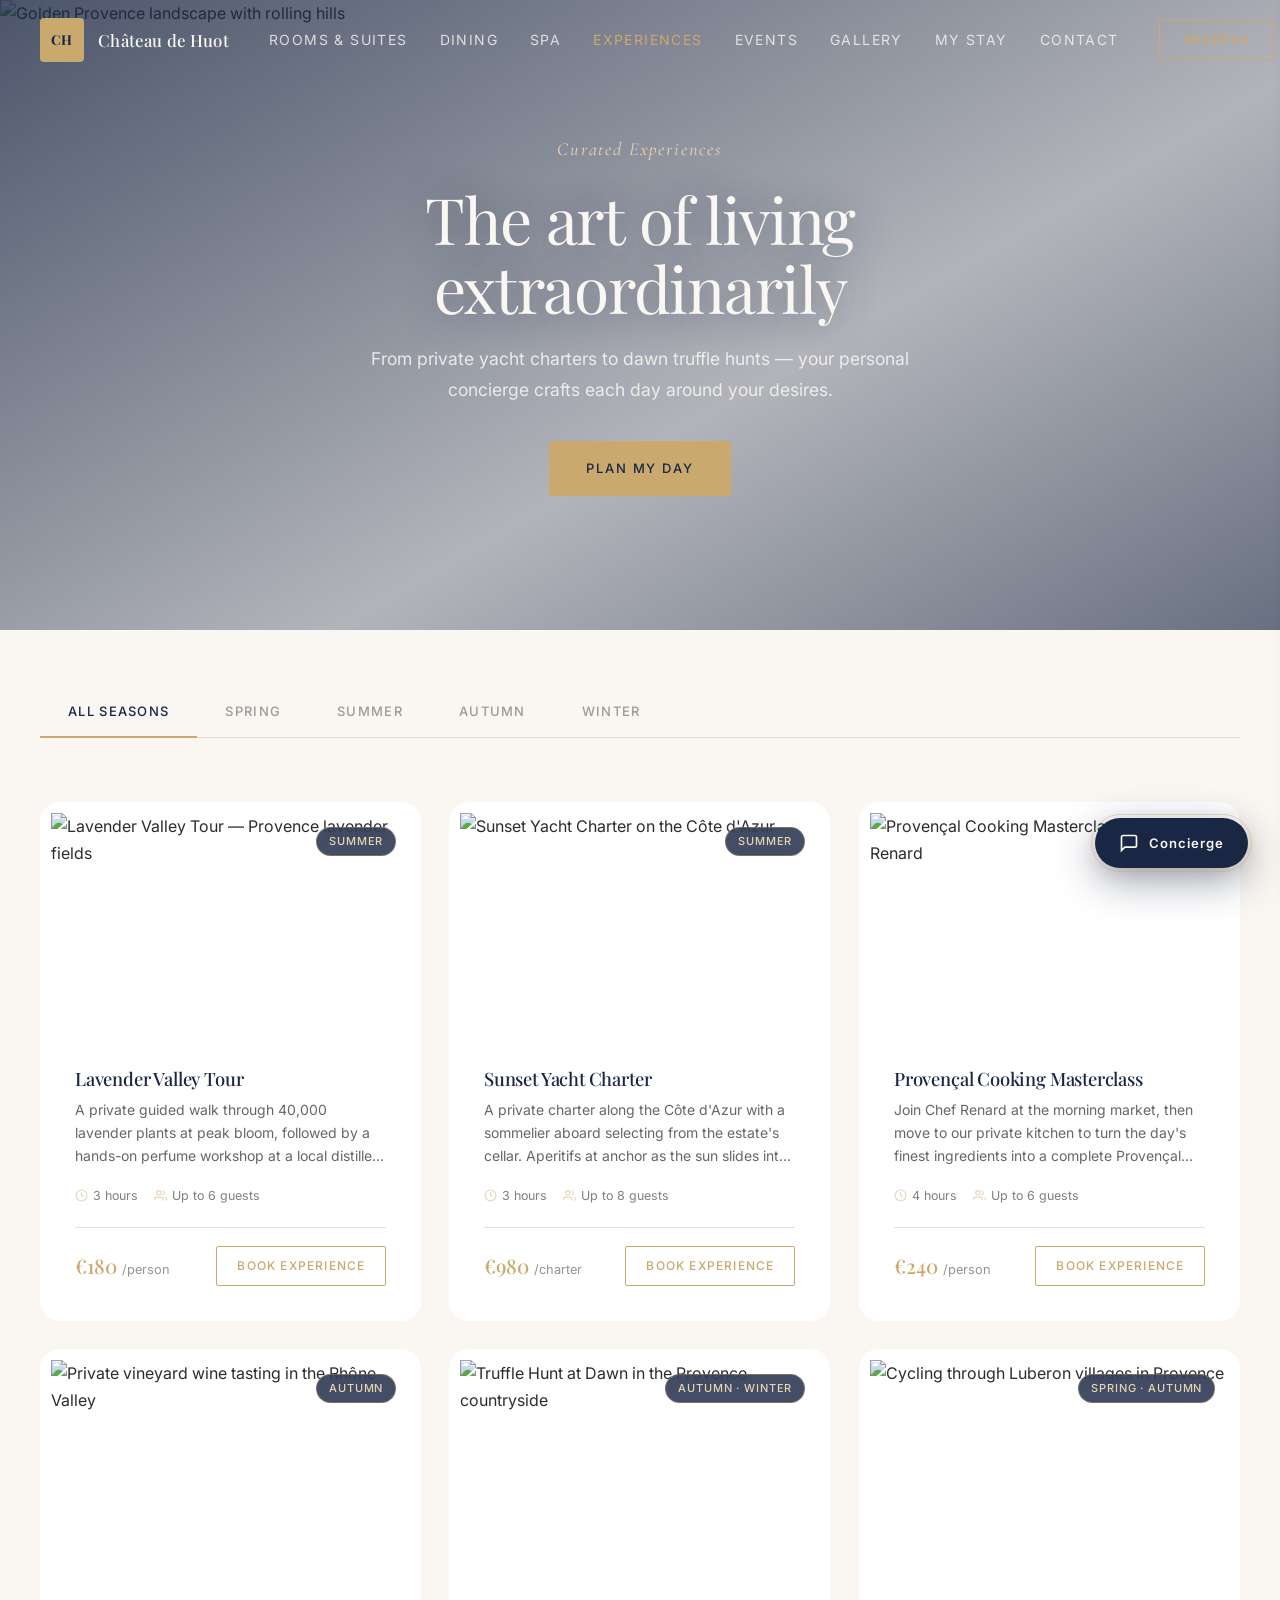
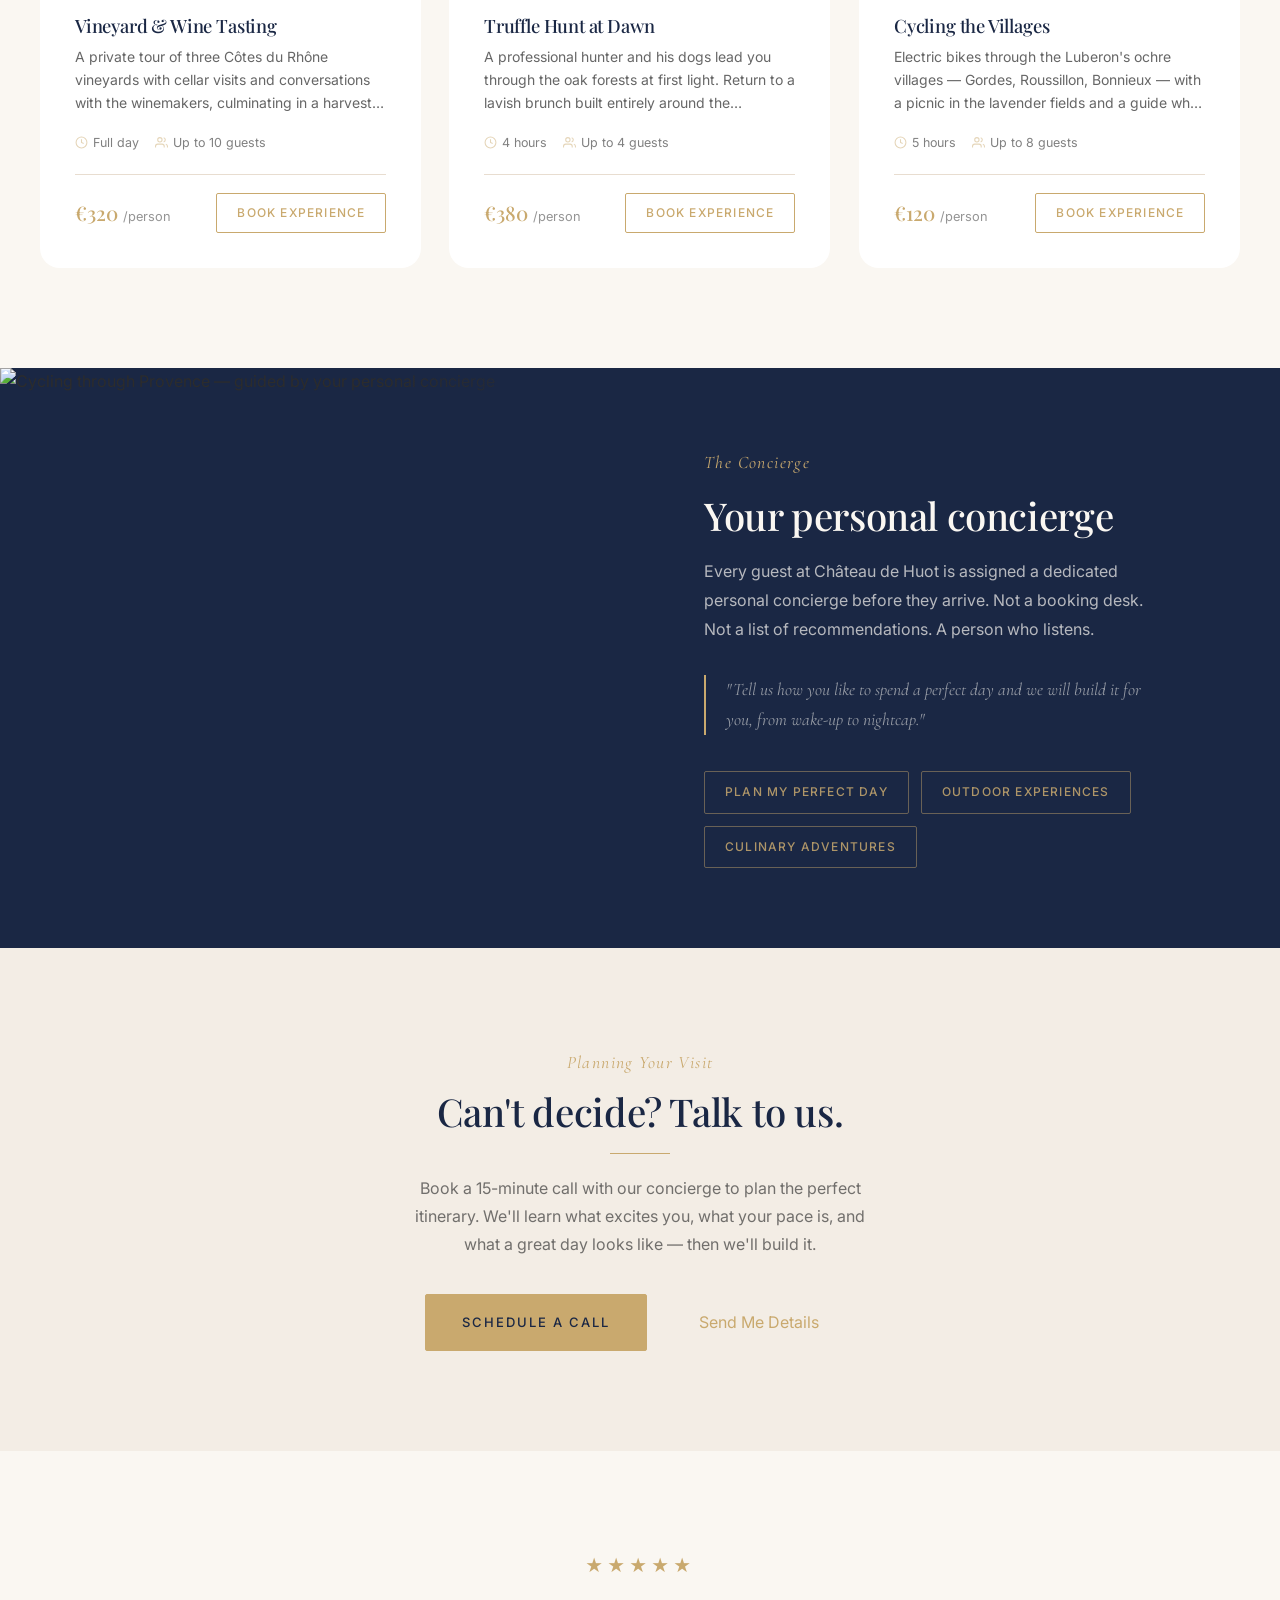
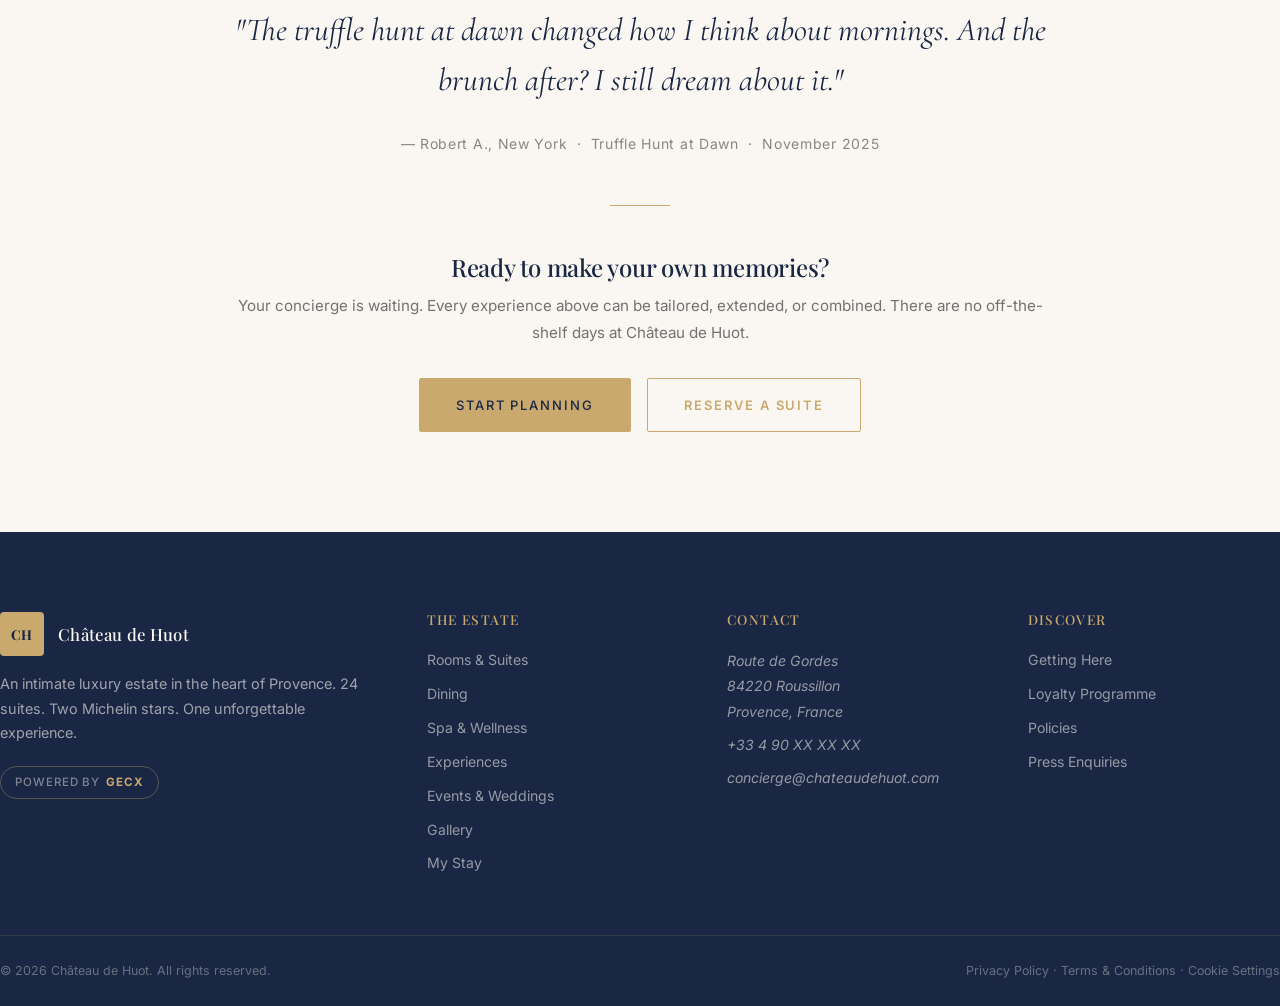
==== commit b2115fcf: "chore(deploy): prep static demo for hosting Add Vercel static config and checkpoint current UI/chat " ====
--- a/experiences.html
+++ b/experiences.html
@@ -482,8 +482,8 @@
   <section class="exp-hero">
     <img
       class="exp-hero__bg"
-      src="https://images.unsplash.com/photo-1506905925346-21bda4d32df4?w=1400&q=85&fit=crop"
-      alt="Provence landscape at golden hour"
+      src="https://images.unsplash.com/photo-1500530855697-b586d89ba3ee?w=1400&q=85&fit=crop"
+      alt="Golden Provence landscape with rolling hills"
     >
     <div class="exp-hero__overlay"></div>
     <div class="exp-hero__content">
@@ -636,7 +636,7 @@
         <div class="exp-card reveal reveal--delay-1" data-season="winter autumn">
           <div class="exp-card__img-wrap">
             <img
-              src="https://images.unsplash.com/photo-1526399232581-e8e8ba6a0a43?w=800&q=80&fit=crop"
+              src="https://images.unsplash.com/photo-1504567961542-e24d9439a724?w=800&q=80&fit=crop"
               alt="Truffle Hunt at Dawn in the Provence countryside"
             >
             <span class="exp-card__season-pill">Autumn · Winter</span>
@@ -665,7 +665,7 @@
         <div class="exp-card reveal reveal--delay-2" data-season="spring autumn">
           <div class="exp-card__img-wrap">
             <img
-              src="https://images.unsplash.com/photo-1517649763962-0c623066013b?w=800&q=80&fit=crop"
+              src="https://images.unsplash.com/photo-1473091534298-04dcbce3278c?w=800&q=80&fit=crop"
               alt="Cycling through Luberon villages in Provence"
             >
             <span class="exp-card__season-pill">Spring · Autumn</span>
--- a/css/components.css
+++ b/css/components.css
@@ -749,13 +749,21 @@
    -------------------------------------------------------------------------- */
 
 .testimonial-card {
-  background-color: var(--stone-light, #F3EDE5);
+  background-color: rgba(250, 247, 242, 0.08);
+  border: 1px solid rgba(201, 169, 110, 0.15);
+  backdrop-filter: blur(8px);
   border-radius: var(--radius, 12px);
   padding: 32px;
   display: flex;
   flex-direction: column;
   gap: 20px;
   position: relative;
+  transition: border-color 300ms ease, background-color 300ms ease;
+}
+
+.testimonial-card:hover {
+  border-color: rgba(201, 169, 110, 0.35);
+  background-color: rgba(250, 247, 242, 0.12);
 }
 
 .testimonial-card::before {
--- a/css/chat-widget.css
+++ b/css/chat-widget.css
@@ -9,7 +9,7 @@
 
 /* Widen the chat panel for better widget breathing room */
 .chat-panel {
-  width: 480px !important;
+  width: 460px !important;
 }
 
 /* More polished widget label — Cormorant italic instead of all-caps Inter */
@@ -2745,7 +2745,7 @@
 .chat-avatar { width: 36px; height: 36px; border-radius: 10px; background: rgba(201,169,110,0.2); display: flex; align-items: center; justify-content: center; color: var(--gold); border: 1px solid rgba(201,169,110,0.3); }
 .chat-header-info { display: flex; flex-direction: column; }
 .chat-hotel-name { font-family: 'Playfair Display', serif; font-size: 0.9rem; color: var(--cream); font-weight: 500; line-height: 1.2; }
-.chat-status { font-size: 0.72rem; color: rgba(250,247,242,0.55); letter-spacing: 0.04em; display: flex; align-items: center; gap: 0; }
+.chat-status { font-size: 0.72rem; color: rgba(250,247,242,0.55); letter-spacing: 0.04em; display: flex; align-items: center; gap: 6px; }
 .chat-close { background: rgba(255,255,255,0.1); border: none; color: var(--cream); width: 32px; height: 32px; border-radius: 50%; display: flex; align-items: center; justify-content: center; cursor: pointer; transition: background 240ms ease, transform 240ms ease; }
 .chat-close:hover { background: rgba(255,255,255,0.2); transform: scale(1.1); }
 
@@ -3035,7 +3035,7 @@
 /* --------------------------------------------------------------------------
    Chat Panel — Wider
    -------------------------------------------------------------------------- */
-.chat-panel { width: 440px; }
+/* width set via !important override at top of file */
 
 /* --------------------------------------------------------------------------
    Message Timestamps
@@ -3075,8 +3075,8 @@
    -------------------------------------------------------------------------- */
 .btn-gold:hover, .btn-gold-sm:hover, .btn-navy:hover { transform: scale(1.02); box-shadow: 0 4px 15px rgba(0,0,0,0.15); }
 
-/* Card tilt on hover */
-.room-card:hover, .spa-card:hover, .exp-card:hover { transform: perspective(800px) rotateY(-2deg) translateY(-2px); }
+/* Card lift on hover — subtle, elegant */
+.spa-card:hover, .exp-card:hover { transform: translateY(-3px); }
 
 /* Success checkmark draw animation */
 @keyframes checkDraw { to { stroke-dashoffset: 0; } }
